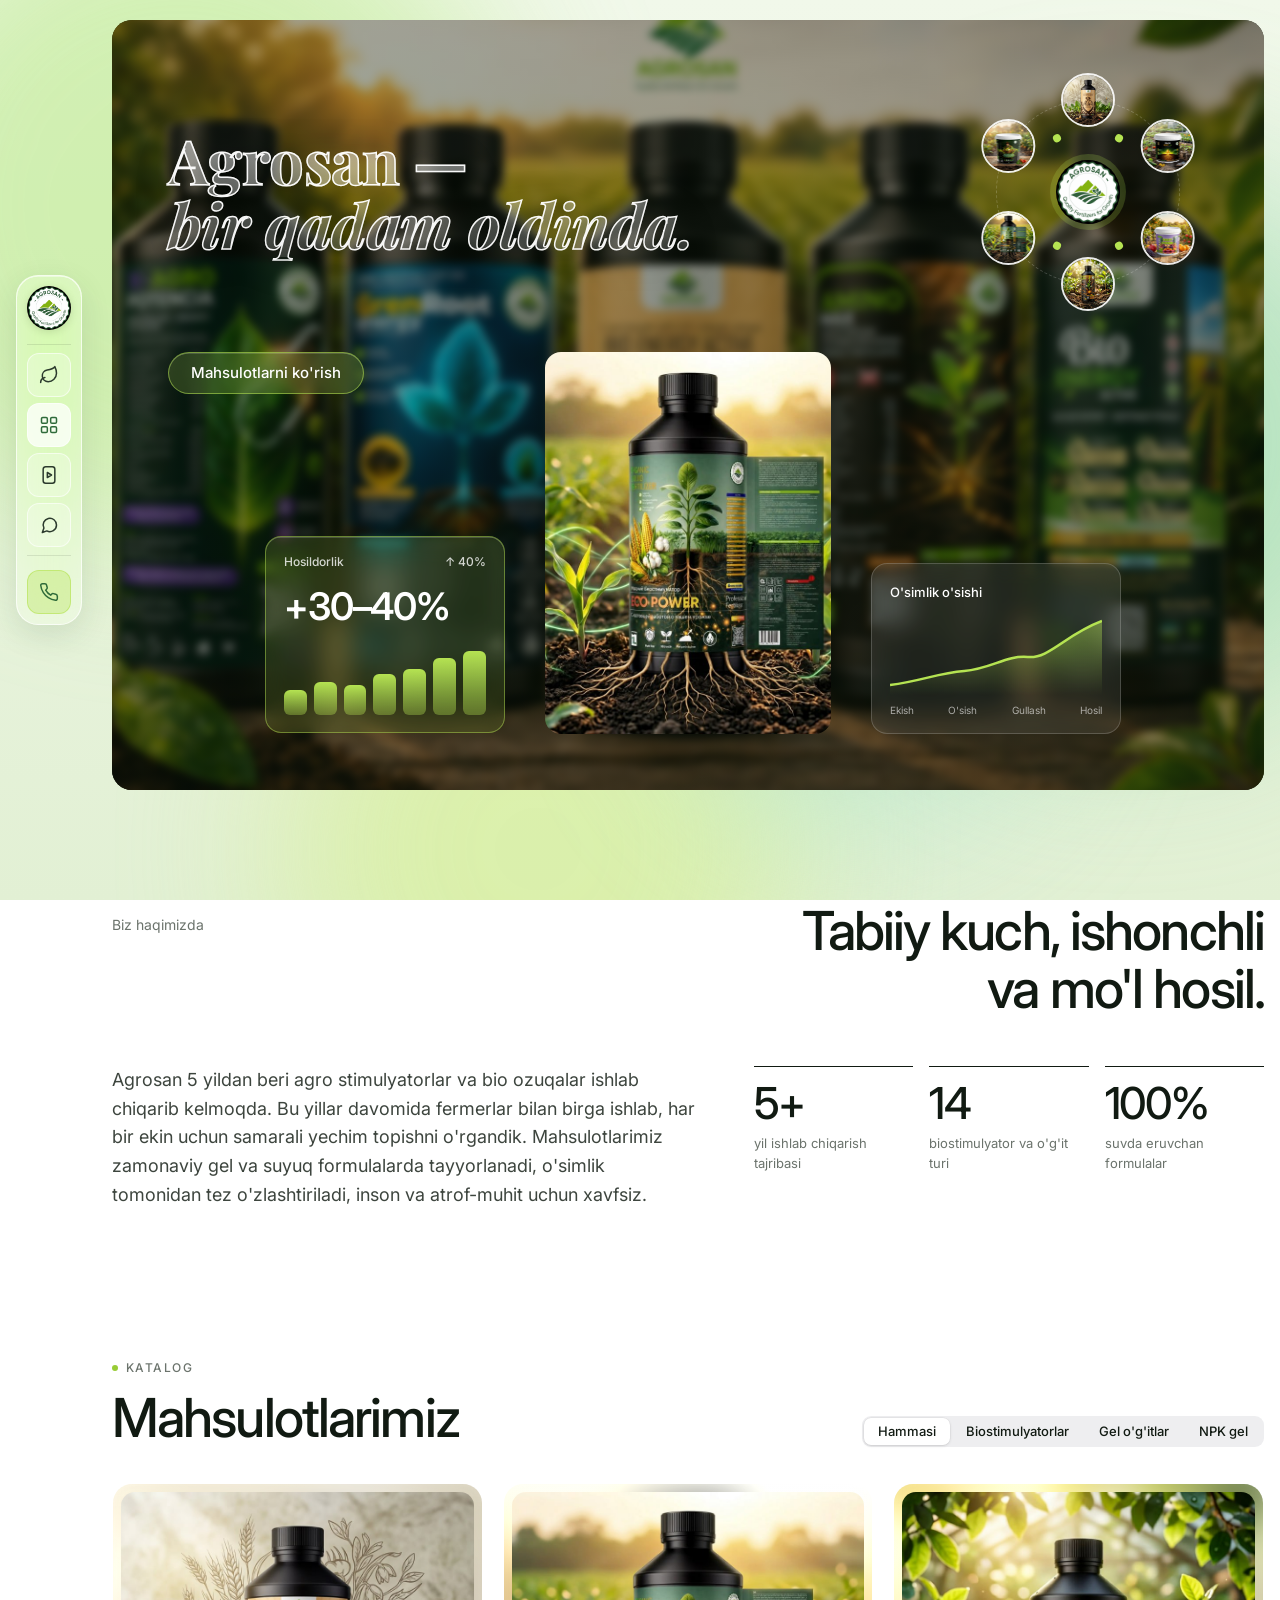
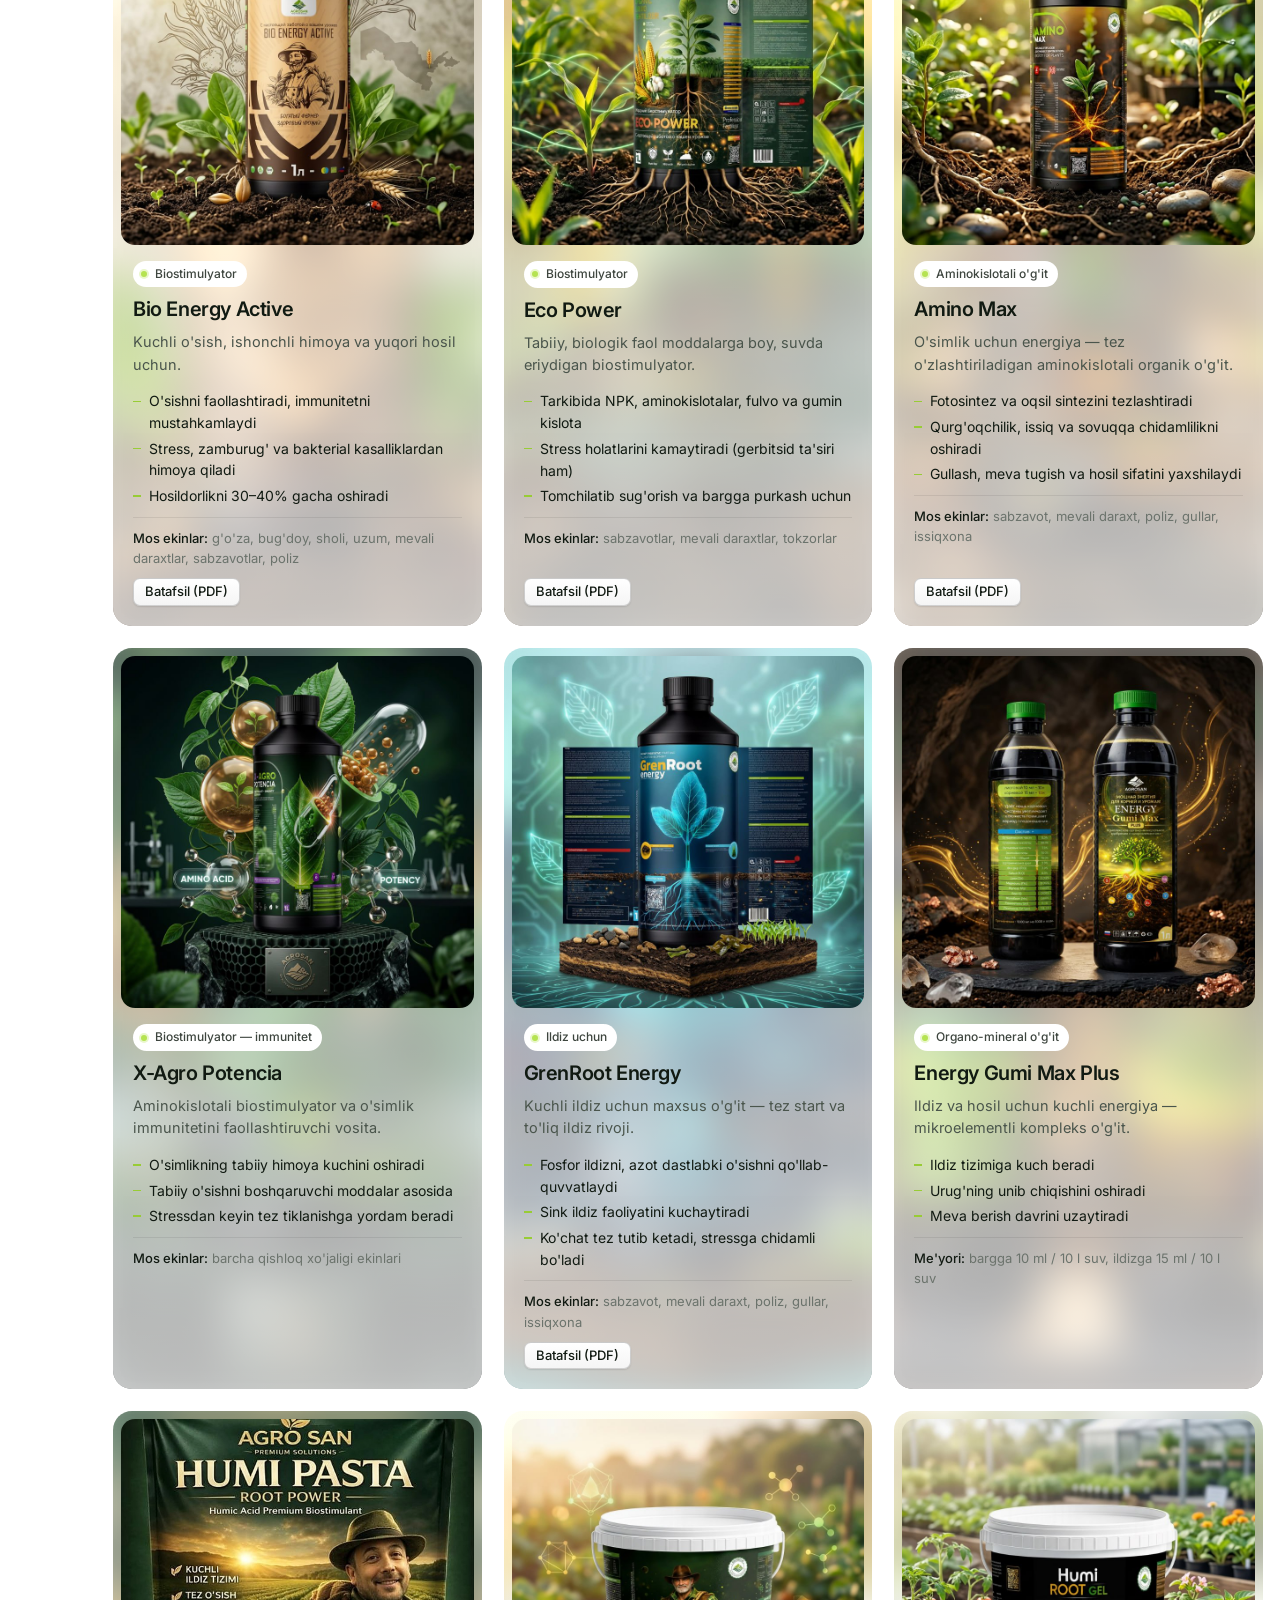
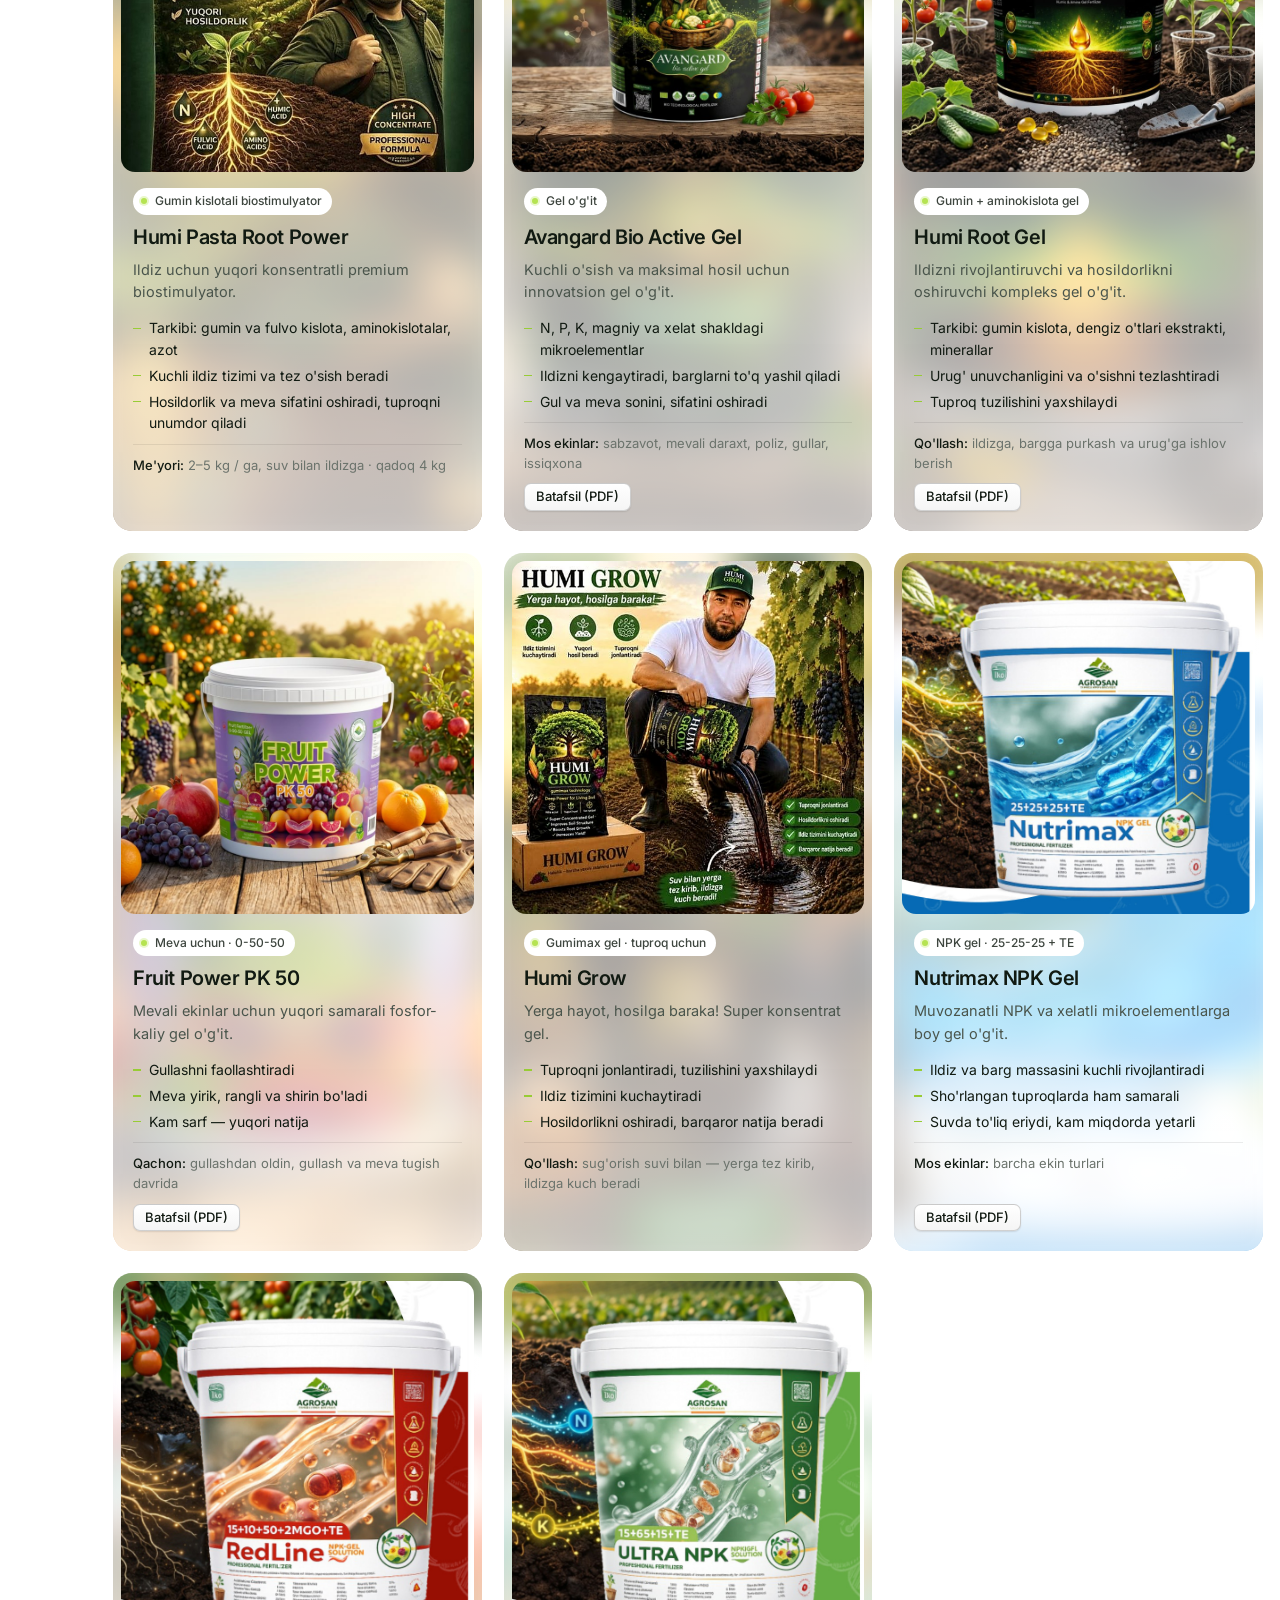
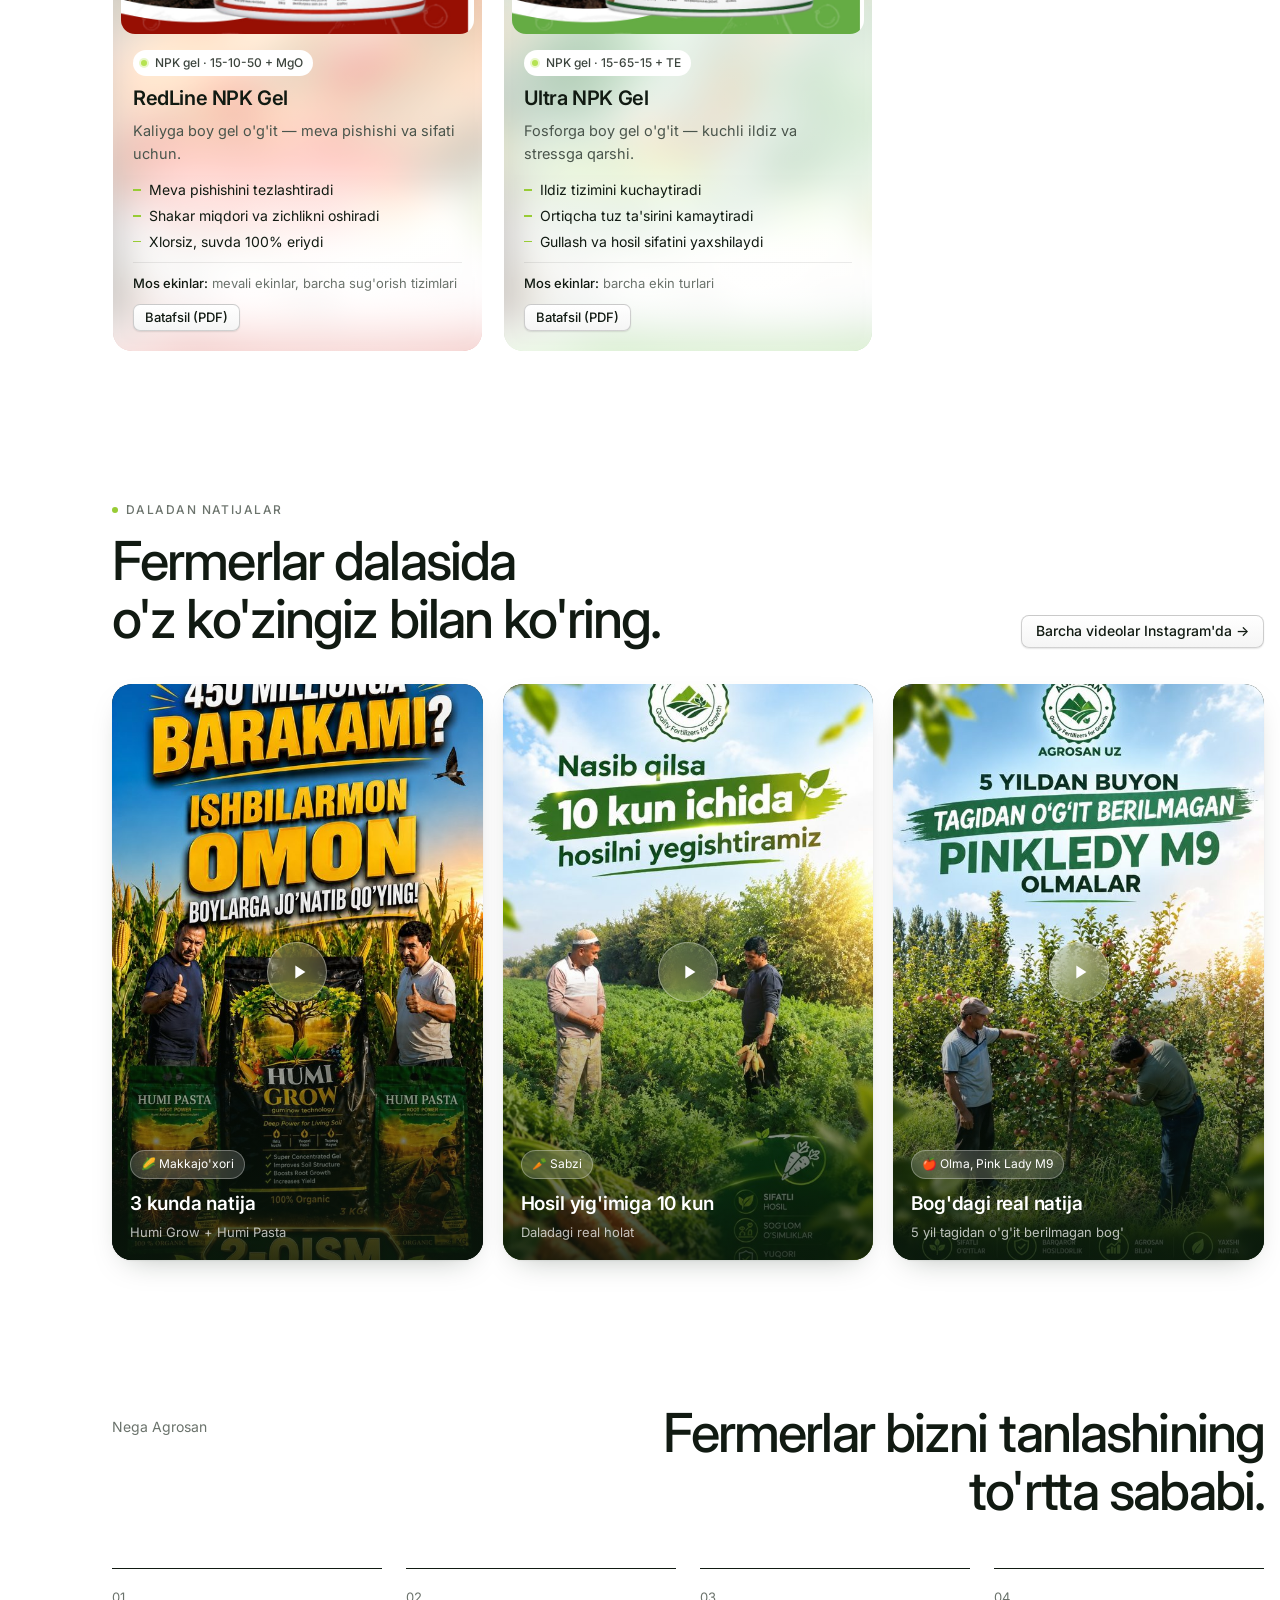
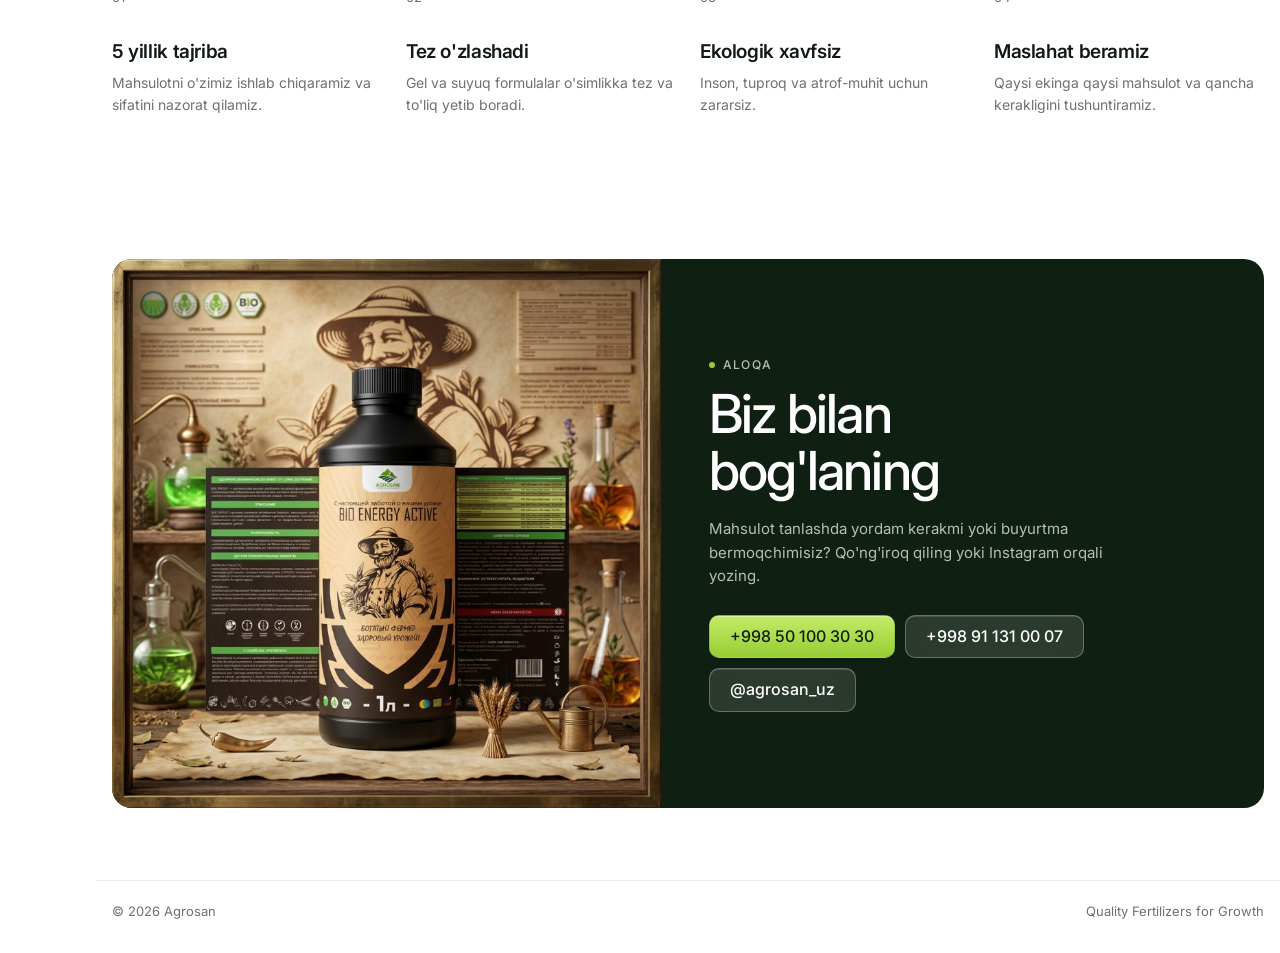
==== index.html @ b4d69b4f "Katalogga Humi Grow va Humi Pasta qo'shildi Co-Authored-By: Claude Opus 5.5 <noreply@anthropic.com>" ====
<!doctype html>
<html lang="uz">
<head>
<meta charset="utf-8">
<meta name="viewport" content="width=device-width, initial-scale=1">
<title>Agrosan — bio ozuqalar</title>
<meta name="description" content="Agrosan — agro stimulyatorlar va bio ozuqalar ishlab chiqaruvchi. 5 yillik tajriba.">
<link rel="icon" href="rasmlar/logo.jpg">
<link rel="preconnect" href="https://fonts.googleapis.com">
<link href="https://fonts.googleapis.com/css2?family=Inter:wght@400;500;600;700&family=Playfair+Display:ital,wght@0,700;1,700&display=swap" rel="stylesheet">
<link rel="stylesheet" href="css/style.css">
</head>
<body>

<!-- Orqa fon: sekin suzib yuradigan yashil yorug'lik -->
<div class="bg-aurora" aria-hidden="true">
  <span></span><span></span><span></span><span></span>
</div>

<!-- Chap tomondagi panel (dock) -->
<aside class="dock">
  <a class="dock-logo" href="#" data-tip="Agrosan">
    <img src="rasmlar/logo.jpg" alt="Agrosan logosi">
  </a>
  <nav class="dock-nav">
    <a class="dock-item" href="#biz-haqimizda" data-tip="Biz haqimizda" aria-label="Biz haqimizda">
      <svg viewBox="0 0 24 24"><path d="M11 20A7 7 0 0 1 9.8 6.1C15.5 5 17 4.5 19 2c1 2 2 4.2 2 8 0 5.5-4.8 10-10 10Z"/><path d="M2 21c0-3 1.9-5.4 5.1-6"/></svg>
    </a>
    <a class="dock-item" href="#mahsulotlar" data-tip="Mahsulotlar" aria-label="Mahsulotlar">
      <svg viewBox="0 0 24 24"><rect x="3" y="3" width="7" height="7" rx="1.5"/><rect x="14" y="3" width="7" height="7" rx="1.5"/><rect x="3" y="14" width="7" height="7" rx="1.5"/><rect x="14" y="14" width="7" height="7" rx="1.5"/></svg>
    </a>
    <a class="dock-item" href="#natijalar" data-tip="Daladan natijalar" aria-label="Daladan natijalar">
      <svg viewBox="0 0 24 24"><rect x="5" y="2" width="14" height="20" rx="3"/><path d="m10 9 5 3-5 3Z"/></svg>
    </a>
    <a class="dock-item" href="#aloqa" data-tip="Aloqa" aria-label="Aloqa">
      <svg viewBox="0 0 24 24"><path d="M21 12a8 8 0 0 1-11.6 7.1L4 21l1.9-5.4A8 8 0 1 1 21 12Z"/></svg>
    </a>
  </nav>
  <a class="dock-item dock-call" href="tel:+998501003030" data-tip="Qo'ng'iroq qilish" aria-label="Qo'ng'iroq qilish">
    <svg viewBox="0 0 24 24"><path d="M22 16.9v3a2 2 0 0 1-2.2 2 19.8 19.8 0 0 1-8.6-3.1 19.5 19.5 0 0 1-6-6A19.8 19.8 0 0 1 2.1 4.2 2 2 0 0 1 4.1 2h3a2 2 0 0 1 2 1.7c.1.9.4 1.8.7 2.7a2 2 0 0 1-.5 2.1L8 9.8a16 16 0 0 0 6 6l1.3-1.3a2 2 0 0 1 2.1-.5c.9.3 1.8.6 2.7.7a2 2 0 0 1 1.7 2z"/></svg>
  </a>
</aside>

<main>
  <!-- Bosh qism -->
  <section class="hero">
    <div class="wrap">
      <div class="hero-card">

        <!-- 1-qator: sarlavha va mahsulotlar aylanasi -->
        <h1 class="hero-h1">Agrosan —<br><em>bir qadam oldinda.</em></h1>

        <div class="orbit" aria-hidden="true">
          <span class="ring"></span>
          <img class="orbit-center" src="rasmlar/logo.jpg" alt="">
          <img class="o o1" src="rasmlar/photo_2026-10-24_19-23-31.jpg" alt="">
          <img class="o o2" src="rasmlar/photo_2026-10-24_19-22-48.jpg" alt="">
          <img class="o o3" src="rasmlar/photo_2026-10-24_19-22-54.jpg" alt="">
          <img class="o o4" src="rasmlar/photo_2026-10-24_19-23-24.jpg" alt="">
          <img class="o o5" src="rasmlar/photo_2026-10-24_19-23-17.jpg" alt="">
          <img class="o o6" src="rasmlar/photo_2026-10-24_19-22-58.jpg" alt="">
          <span class="spark s1"></span><span class="spark s2"></span><span class="spark s3"></span><span class="spark s4"></span>
        </div>

        <!-- 2-qator: chap ustun -->
        <div class="hero-left">
          <a class="btn btn-glass btn-pill" href="#mahsulotlar">Mahsulotlarni ko'rish</a>
          <div class="stat-card">
            <div class="stat-card-head"><span>Hosildorlik</span><span>↑ 40%</span></div>
            <b>+30–40%</b>
            <div class="bars"><i></i><i></i><i></i><i></i><i></i><i></i><i></i></div>
          </div>
        </div>

        <!-- 2-qator: o'rtadagi rasm -->
        <img class="hero-photo" src="rasmlar/photo_2026-10-24_19-23-17.jpg" alt="Eco Power biostimulyatori dalada">

        <!-- 2-qator: o'ng ustun -->
        <div class="hero-right">
          <div class="chart-card">
            <span>O'simlik o'sishi</span>
            <svg viewBox="0 0 200 80" preserveAspectRatio="none">
              <defs>
                <linearGradient id="fill" x1="0" y1="0" x2="0" y2="1">
                  <stop offset="0" stop-color="#b5e352" stop-opacity=".45"/>
                  <stop offset="1" stop-color="#b5e352" stop-opacity="0"/>
                </linearGradient>
              </defs>
              <path d="M0 70 C30 66 45 58 70 56 S110 40 130 42 S165 20 200 6 V80 H0Z" fill="url(#fill)"/>
              <path d="M0 70 C30 66 45 58 70 56 S110 40 130 42 S165 20 200 6" fill="none" stroke="#b5e352" stroke-width="2.5"/>
            </svg>
            <div class="chart-x"><span>Ekish</span><span>O'sish</span><span>Gullash</span><span>Hosil</span></div>
          </div>
        </div>

      </div>
    </div>
  </section>

  <!-- Biz haqimizda -->
  <section id="biz-haqimizda">
    <div class="wrap">
      <div class="intro">
        <span class="intro-label">Biz haqimizda</span>
        <h2>Tabiiy kuch, ishonchli<br>va mo'l hosil.</h2>
      </div>
      <div class="about-grid">
        <p class="about-text">Agrosan 5 yildan beri agro stimulyatorlar va bio ozuqalar ishlab chiqarib kelmoqda. Bu yillar davomida fermerlar bilan birga ishlab, har bir ekin uchun samarali yechim topishni o'rgandik. Mahsulotlarimiz zamonaviy gel va suyuq formulalarda tayyorlanadi, o'simlik tomonidan tez o'zlashtiriladi, inson va atrof-muhit uchun xavfsiz.</p>
        <div class="stats">
          <div class="stat"><b>5+</b><span>yil ishlab chiqarish tajribasi</span></div>
          <div class="stat"><b>14</b><span>biostimulyator va o'g'it turi</span></div>
          <div class="stat"><b>100%</b><span>suvda eruvchan formulalar</span></div>
        </div>
      </div>
    </div>
  </section>

  <!-- Mahsulotlar -->
  <section id="mahsulotlar" class="products-section">
    <div class="wrap">
      <div class="section-head">
        <div>
          <span class="eyebrow">Katalog</span>
          <h2>Mahsulotlarimiz</h2>
        </div>
        <div class="segmented" role="tablist">
          <button class="on" data-f="all">Hammasi</button>
          <button data-f="bio">Biostimulyatorlar</button>
          <button data-f="gel">Gel o'g'itlar</button>
          <button data-f="npk">NPK gel</button>
        </div>
      </div>

      <div class="products">

        <article class="card" data-c="bio">
          <div class="pic"><img src="rasmlar/photo_2026-10-24_19-23-31.jpg" alt="Bio Energy Active" loading="lazy"></div>
          <div class="body">
            <span class="chip"><span class="dot"></span>Biostimulyator</span>
            <h3>Bio Energy Active</h3>
            <p>Kuchli o'sish, ishonchli himoya va yuqori hosil uchun.</p>
            <ul>
              <li>O'sishni faollashtiradi, immunitetni mustahkamlaydi</li>
              <li>Stress, zamburug' va bakterial kasalliklardan himoya qiladi</li>
              <li>Hosildorlikni 30–40% gacha oshiradi</li>
            </ul>
            <div class="for"><b>Mos ekinlar:</b> g'o'za, bug'doy, sholi, uzum, mevali daraxtlar, sabzavotlar, poliz</div>
            <a class="btn btn-small" href="rasmlar/pdf/Bio%20Energy%20Active%20%20DL%20Flyer%20(v20).pdf" target="_blank">Batafsil (PDF)</a>
          </div>
        </article>

        <article class="card" data-c="bio">
          <div class="pic"><img src="rasmlar/photo_2026-10-24_19-23-17.jpg" alt="Eco Power" loading="lazy"></div>
          <div class="body">
            <span class="chip"><span class="dot"></span>Biostimulyator</span>
            <h3>Eco Power</h3>
            <p>Tabiiy, biologik faol moddalarga boy, suvda eriydigan biostimulyator.</p>
            <ul>
              <li>Tarkibida NPK, aminokislotalar, fulvo va gumin kislota</li>
              <li>Stress holatlarini kamaytiradi (gerbitsid ta'siri ham)</li>
              <li>Tomchilatib sug'orish va bargga purkash uchun</li>
            </ul>
            <div class="for"><b>Mos ekinlar:</b> sabzavotlar, mevali daraxtlar, tokzorlar</div>
            <a class="btn btn-small" href="rasmlar/pdf/Eco%20Power%20DL%20Flyer%20(v20).pdf" target="_blank">Batafsil (PDF)</a>
          </div>
        </article>

        <article class="card" data-c="bio">
          <div class="pic"><img src="rasmlar/photo_2026-10-24_19-23-24.jpg" alt="Amino Max" loading="lazy"></div>
          <div class="body">
            <span class="chip"><span class="dot"></span>Aminokislotali o'g'it</span>
            <h3>Amino Max</h3>
            <p>O'simlik uchun energiya — tez o'zlashtiriladigan aminokislotali organik o'g'it.</p>
            <ul>
              <li>Fotosintez va oqsil sintezini tezlashtiradi</li>
              <li>Qurg'oqchilik, issiq va sovuqqa chidamlilikni oshiradi</li>
              <li>Gullash, meva tugish va hosil sifatini yaxshilaydi</li>
            </ul>
            <div class="for"><b>Mos ekinlar:</b> sabzavot, mevali daraxt, poliz, gullar, issiqxona</div>
            <a class="btn btn-small" href="rasmlar/pdf/Amino%20Max%20DL%20Flyer%20(v20).pdf" target="_blank">Batafsil (PDF)</a>
          </div>
        </article>

        <article class="card" data-c="bio">
          <div class="pic"><img src="rasmlar/photo_2026-10-24_19-23-13.jpg" alt="X-Agro Potencia" loading="lazy"></div>
          <div class="body">
            <span class="chip"><span class="dot"></span>Biostimulyator — immunitet</span>
            <h3>X-Agro Potencia</h3>
            <p>Aminokislotali biostimulyator va o'simlik immunitetini faollashtiruvchi vosita.</p>
            <ul>
              <li>O'simlikning tabiiy himoya kuchini oshiradi</li>
              <li>Tabiiy o'sishni boshqaruvchi moddalar asosida</li>
              <li>Stressdan keyin tez tiklanishga yordam beradi</li>
            </ul>
            <div class="for"><b>Mos ekinlar:</b> barcha qishloq xo'jaligi ekinlari</div>
          </div>
        </article>

        <article class="card" data-c="bio">
          <div class="pic"><img src="rasmlar/photo_2026-10-24_19-23-06.jpg" alt="GrenRoot Energy" loading="lazy"></div>
          <div class="body">
            <span class="chip"><span class="dot"></span>Ildiz uchun</span>
            <h3>GrenRoot Energy</h3>
            <p>Kuchli ildiz uchun maxsus o'g'it — tez start va to'liq ildiz rivoji.</p>
            <ul>
              <li>Fosfor ildizni, azot dastlabki o'sishni qo'llab-quvvatlaydi</li>
              <li>Sink ildiz faoliyatini kuchaytiradi</li>
              <li>Ko'chat tez tutib ketadi, stressga chidamli bo'ladi</li>
            </ul>
            <div class="for"><b>Mos ekinlar:</b> sabzavot, mevali daraxt, poliz, gullar, issiqxona</div>
            <a class="btn btn-small" href="rasmlar/pdf/GrenRoot%20Energy%20DL%20Flyer%20(v20).pdf" target="_blank">Batafsil (PDF)</a>
          </div>
        </article>

        <article class="card" data-c="bio">
          <div class="pic"><img src="rasmlar/photo_2026-10-24_19-22-08.jpg" alt="Energy Gumi Max Plus" loading="lazy"></div>
          <div class="body">
            <span class="chip"><span class="dot"></span>Organo-mineral o'g'it</span>
            <h3>Energy Gumi Max Plus</h3>
            <p>Ildiz va hosil uchun kuchli energiya — mikroelementli kompleks o'g'it.</p>
            <ul>
              <li>Ildiz tizimiga kuch beradi</li>
              <li>Urug'ning unib chiqishini oshiradi</li>
              <li>Meva berish davrini uzaytiradi</li>
            </ul>
            <div class="for"><b>Me'yori:</b> bargga 10 ml / 10 l suv, ildizga 15 ml / 10 l suv</div>
          </div>
        </article>

        <article class="card" data-c="bio">
          <div class="pic"><img src="rasmlar/humi-pasta.jpg" alt="Humi Pasta Root Power" loading="lazy"></div>
          <div class="body">
            <span class="chip"><span class="dot"></span>Gumin kislotali biostimulyator</span>
            <h3>Humi Pasta Root Power</h3>
            <p>Ildiz uchun yuqori konsentratli premium biostimulyator.</p>
            <ul>
              <li>Tarkibi: gumin va fulvo kislota, aminokislotalar, azot</li>
              <li>Kuchli ildiz tizimi va tez o'sish beradi</li>
              <li>Hosildorlik va meva sifatini oshiradi, tuproqni unumdor qiladi</li>
            </ul>
            <div class="for"><b>Me'yori:</b> 2–5 kg / ga, suv bilan ildizga · qadoq 4 kg</div>
          </div>
        </article>

        <article class="card" data-c="gel">
          <div class="pic"><img src="rasmlar/photo_2026-10-24_19-22-58.jpg" alt="Avangard Bio Active Gel" loading="lazy"></div>
          <div class="body">
            <span class="chip"><span class="dot"></span>Gel o'g'it</span>
            <h3>Avangard Bio Active Gel</h3>
            <p>Kuchli o'sish va maksimal hosil uchun innovatsion gel o'g'it.</p>
            <ul>
              <li>N, P, K, magniy va xelat shakldagi mikroelementlar</li>
              <li>Ildizni kengaytiradi, barglarni to'q yashil qiladi</li>
              <li>Gul va meva sonini, sifatini oshiradi</li>
            </ul>
            <div class="for"><b>Mos ekinlar:</b> sabzavot, mevali daraxt, poliz, gullar, issiqxona</div>
            <a class="btn btn-small" href="rasmlar/pdf/Avangard%20Bio%20Active%20Gel%20Dl%20Flyer%20(v20).pdf" target="_blank">Batafsil (PDF)</a>
          </div>
        </article>

        <article class="card" data-c="gel">
          <div class="pic"><img src="rasmlar/photo_2026-10-24_19-22-48.jpg" alt="Humi Root Gel" loading="lazy"></div>
          <div class="body">
            <span class="chip"><span class="dot"></span>Gumin + aminokislota gel</span>
            <h3>Humi Root Gel</h3>
            <p>Ildizni rivojlantiruvchi va hosildorlikni oshiruvchi kompleks gel o'g'it.</p>
            <ul>
              <li>Tarkibi: gumin kislota, dengiz o'tlari ekstrakti, minerallar</li>
              <li>Urug' unuvchanligini va o'sishni tezlashtiradi</li>
              <li>Tuproq tuzilishini yaxshilaydi</li>
            </ul>
            <div class="for"><b>Qo'llash:</b> ildizga, bargga purkash va urug'ga ishlov berish</div>
            <a class="btn btn-small" href="rasmlar/pdf/Humi%20Root%20Gel%20DL%20Flyer%20(v20).pdf" target="_blank">Batafsil (PDF)</a>
          </div>
        </article>

        <article class="card" data-c="gel">
          <div class="pic"><img src="rasmlar/photo_2026-10-24_19-22-54.jpg" alt="Fruit Power PK 50" loading="lazy"></div>
          <div class="body">
            <span class="chip"><span class="dot"></span>Meva uchun · 0-50-50</span>
            <h3>Fruit Power PK 50</h3>
            <p>Mevali ekinlar uchun yuqori samarali fosfor-kaliy gel o'g'it.</p>
            <ul>
              <li>Gullashni faollashtiradi</li>
              <li>Meva yirik, rangli va shirin bo'ladi</li>
              <li>Kam sarf — yuqori natija</li>
            </ul>
            <div class="for"><b>Qachon:</b> gullashdan oldin, gullash va meva tugish davrida</div>
            <a class="btn btn-small" href="rasmlar/pdf/Fruit%20Power%20PK50%20Dl%20Flyer%20(v20).pdf" target="_blank">Batafsil (PDF)</a>
          </div>
        </article>

        <article class="card" data-c="gel">
          <div class="pic"><img src="rasmlar/humi-grow.jpg" alt="Humi Grow" loading="lazy"></div>
          <div class="body">
            <span class="chip"><span class="dot"></span>Gumimax gel · tuproq uchun</span>
            <h3>Humi Grow</h3>
            <p>Yerga hayot, hosilga baraka! Super konsentrat gel.</p>
            <ul>
              <li>Tuproqni jonlantiradi, tuzilishini yaxshilaydi</li>
              <li>Ildiz tizimini kuchaytiradi</li>
              <li>Hosildorlikni oshiradi, barqaror natija beradi</li>
            </ul>
            <div class="for"><b>Qo'llash:</b> sug'orish suvi bilan — yerga tez kirib, ildizga kuch beradi</div>
          </div>
        </article>

        <article class="card" data-c="npk">
          <div class="pic"><img src="rasmlar/nutrimax.jpg" alt="Nutrimax NPK Gel" loading="lazy"></div>
          <div class="body">
            <span class="chip"><span class="dot"></span>NPK gel · 25-25-25 + TE</span>
            <h3>Nutrimax NPK Gel</h3>
            <p>Muvozanatli NPK va xelatli mikroelementlarga boy gel o'g'it.</p>
            <ul>
              <li>Ildiz va barg massasini kuchli rivojlantiradi</li>
              <li>Sho'rlangan tuproqlarda ham samarali</li>
              <li>Suvda to'liq eriydi, kam miqdorda yetarli</li>
            </ul>
            <div class="for"><b>Mos ekinlar:</b> barcha ekin turlari</div>
            <a class="btn btn-small" href="rasmlar/pdf/Nutrimax%20NPK%20Gel%20%20DL%20Flyer%20(v20).pdf" target="_blank">Batafsil (PDF)</a>
          </div>
        </article>

        <article class="card" data-c="npk">
          <div class="pic"><img src="rasmlar/redline.jpg" alt="RedLine NPK Gel" loading="lazy"></div>
          <div class="body">
            <span class="chip"><span class="dot"></span>NPK gel · 15-10-50 + MgO</span>
            <h3>RedLine NPK Gel</h3>
            <p>Kaliyga boy gel o'g'it — meva pishishi va sifati uchun.</p>
            <ul>
              <li>Meva pishishini tezlashtiradi</li>
              <li>Shakar miqdori va zichlikni oshiradi</li>
              <li>Xlorsiz, suvda 100% eriydi</li>
            </ul>
            <div class="for"><b>Mos ekinlar:</b> mevali ekinlar, barcha sug'orish tizimlari</div>
            <a class="btn btn-small" href="rasmlar/pdf/RedLine%20NPK%20Gel%20%20DL%20Flyer%20(v20).pdf" target="_blank">Batafsil (PDF)</a>
          </div>
        </article>

        <article class="card" data-c="npk">
          <div class="pic"><img src="rasmlar/ultra-npk.jpg" alt="Ultra NPK Gel" loading="lazy"></div>
          <div class="body">
            <span class="chip"><span class="dot"></span>NPK gel · 15-65-15 + TE</span>
            <h3>Ultra NPK Gel</h3>
            <p>Fosforga boy gel o'g'it — kuchli ildiz va stressga qarshi.</p>
            <ul>
              <li>Ildiz tizimini kuchaytiradi</li>
              <li>Ortiqcha tuz ta'sirini kamaytiradi</li>
              <li>Gullash va hosil sifatini yaxshilaydi</li>
            </ul>
            <div class="for"><b>Mos ekinlar:</b> barcha ekin turlari</div>
            <a class="btn btn-small" href="rasmlar/pdf/Ultra%20NPK%20Gel%20%20DL%20Flyer%20(v20).pdf" target="_blank">Batafsil (PDF)</a>
          </div>
        </article>

      </div>
    </div>
  </section>

  <!-- Daladan natijalar (Instagram videolari) -->
  <section id="natijalar">
    <div class="wrap">
      <div class="section-head">
        <div>
          <span class="eyebrow">Daladan natijalar</span>
          <h2>Fermerlar dalasida<br>o'z ko'zingiz bilan ko'ring.</h2>
        </div>
        <a class="btn" href="https://instagram.com/agrosan_uz" target="_blank" rel="noopener">Barcha videolar Instagram'da →</a>
      </div>
      <div class="reels">
        <a class="reel" href="https://www.instagram.com/reel/Dbj9yL5s0bt/" target="_blank" rel="noopener">
          <img src="rasmlar/reel-makkajoxori.jpg" alt="Makkajo'xori dalasidan video" loading="lazy">
          <span class="play" aria-hidden="true"><svg viewBox="0 0 24 24"><path d="M8 5v14l11-7Z"/></svg></span>
          <span class="reel-info">
            <span class="reel-tag">🌽 Makkajo'xori</span>
            <b>3 kunda natija</b>
            <small>Humi Grow + Humi Pasta</small>
          </span>
        </a>
        <a class="reel" href="https://www.instagram.com/reel/Ded8Ov4MhS5/" target="_blank" rel="noopener">
          <img src="rasmlar/reel-sabzi.jpg" alt="Sabzi dalasidan video" loading="lazy">
          <span class="play" aria-hidden="true"><svg viewBox="0 0 24 24"><path d="M8 5v14l11-7Z"/></svg></span>
          <span class="reel-info">
            <span class="reel-tag">🥕 Sabzi</span>
            <b>Hosil yig'imiga 10 kun</b>
            <small>Daladagi real holat</small>
          </span>
        </a>
        <a class="reel" href="https://www.instagram.com/reel/DeJe4_FsEWP/" target="_blank" rel="noopener">
          <img src="rasmlar/reel-olma.jpg" alt="Olma bog'idan video" loading="lazy">
          <span class="play" aria-hidden="true"><svg viewBox="0 0 24 24"><path d="M8 5v14l11-7Z"/></svg></span>
          <span class="reel-info">
            <span class="reel-tag">🍎 Olma, Pink Lady M9</span>
            <b>Bog'dagi real natija</b>
            <small>5 yil tagidan o'g'it berilmagan bog'</small>
          </span>
        </a>
      </div>
    </div>
  </section>

  <!-- Nega Agrosan -->
  <section>
    <div class="wrap">
      <div class="intro">
        <span class="intro-label">Nega Agrosan</span>
        <h2>Fermerlar bizni tanlashining<br>to'rtta sababi.</h2>
      </div>
      <div class="why">
        <div><span class="num">01</span><h4>5 yillik tajriba</h4><p>Mahsulotni o'zimiz ishlab chiqaramiz va sifatini nazorat qilamiz.</p></div>
        <div><span class="num">02</span><h4>Tez o'zlashadi</h4><p>Gel va suyuq formulalar o'simlikka tez va to'liq yetib boradi.</p></div>
        <div><span class="num">03</span><h4>Ekologik xavfsiz</h4><p>Inson, tuproq va atrof-muhit uchun zararsiz.</p></div>
        <div><span class="num">04</span><h4>Maslahat beramiz</h4><p>Qaysi ekinga qaysi mahsulot va qancha kerakligini tushuntiramiz.</p></div>
      </div>
    </div>
  </section>

  <!-- Aloqa -->
  <section id="aloqa">
    <div class="wrap">
      <div class="contact">
        <img class="contact-img" src="rasmlar/photo_2026-10-24_19-23-28.jpg" alt="" loading="lazy">
        <div class="contact-body">
          <span class="eyebrow light">Aloqa</span>
          <h2>Biz bilan<br>bog'laning</h2>
          <p>Mahsulot tanlashda yordam kerakmi yoki buyurtma bermoqchimisiz? Qo'ng'iroq qiling yoki Instagram orqali yozing.</p>
          <div class="contact-actions">
            <a class="btn btn-lime btn-large" href="tel:+998501003030">+998 50 100 30 30</a>
            <a class="btn btn-glass btn-large" href="tel:+998911310007">+998 91 131 00 07</a>
            <a class="btn btn-glass btn-large" href="https://instagram.com/agrosan_uz" target="_blank" rel="noopener">@agrosan_uz</a>
          </div>
        </div>
      </div>
    </div>
  </section>
</main>

<footer>
  <div class="wrap foot">
    <span>© <span id="yil"></span> Agrosan</span>
    <span>Quality Fertilizers for Growth</span>
  </div>
</footer>

<script src="js/script.js"></script>
</body>
</html>
---- css/style.css ----
:root {
  --bg: #ecf5e3;
  --surface: #ffffff;
  --ink: #111a12;
  --muted: #6b736c;
  --line: rgba(0, 0, 0, 0.08);
  --lime: #b5e352;
  --lime-dark: #98cc35;
  --green: #2f6b3a;
  --green-dark: #23542c;
  --dark: #0f1f12;
  --radius: 20px;
  --font: "Inter", -apple-system, BlinkMacSystemFont, "Segoe UI", system-ui, sans-serif;
}
* { box-sizing: border-box; }
html { scroll-behavior: smooth; }
body {
  margin: 0;
  background: linear-gradient(180deg, #f1f8ea 0%, #e2f0d4 100%) fixed;
  color: var(--ink);
  font-family: var(--font);
  font-size: 15px;
  line-height: 1.55;
  -webkit-font-smoothing: antialiased;
}
main, footer { position: relative; z-index: 1; }

/* ---------- Orqa fon: sekin suzuvchi yashil yorug'lik ---------- */
.bg-aurora { position: fixed; inset: 0; z-index: 0; overflow: hidden; pointer-events: none; }
.bg-aurora span {
  position: absolute; border-radius: 50%;
  filter: blur(80px); opacity: 0.55;
  animation: drift 26s ease-in-out infinite alternate;
}
.bg-aurora span:nth-child(1) { width: 52vw; height: 52vw; left: -12vw; top: -10vw; background: #b8e986; }
.bg-aurora span:nth-child(2) { width: 44vw; height: 44vw; right: -10vw; top: 18vh; background: #8fd6a8; animation-duration: 32s; animation-delay: -8s; }
.bg-aurora span:nth-child(3) { width: 40vw; height: 40vw; left: 22vw; bottom: -16vw; background: #d4ef8a; animation-duration: 38s; animation-delay: -14s; }
.bg-aurora span:nth-child(4) { width: 30vw; height: 30vw; right: 18vw; bottom: 8vh; background: #a6e3c9; animation-duration: 29s; animation-delay: -20s; }
@keyframes drift {
  0%   { transform: translate(0, 0) scale(1); }
  50%  { transform: translate(6vw, 4vh) scale(1.08); }
  100% { transform: translate(-4vw, 8vh) scale(0.95); }
}
@media (prefers-reduced-motion: reduce) {
  .bg-aurora span { animation: none; }
}
img { max-width: 100%; display: block; }
a { color: inherit; text-decoration: none; }
.wrap { max-width: 1200px; margin: 0 auto; padding: 0 16px; }
section { padding: 72px 0; }
h1, h2, h3, h4 { margin: 0; letter-spacing: -0.02em; }

/* ---------- macOS uslubidagi tugmalar ---------- */
.btn {
  display: inline-flex; align-items: center; justify-content: center; gap: 6px;
  padding: 7px 14px;
  font: 500 14px/1.2 var(--font);
  color: var(--ink);
  border-radius: 8px;
  border: 0.5px solid rgba(0, 0, 0, 0.18);
  background: linear-gradient(180deg, #ffffff 0%, #f5f5f5 100%);
  box-shadow: 0 1px 1.5px rgba(0, 0, 0, 0.1), inset 0 0.5px 0 rgba(255, 255, 255, 0.9);
  cursor: pointer;
  white-space: nowrap;
  transition: filter .15s, transform .1s;
}
.btn:hover { filter: brightness(0.97); }
.btn:active { filter: brightness(0.92); transform: translateY(0.5px); }
.btn:focus-visible { outline: 3px solid rgba(152, 204, 53, 0.55); outline-offset: 1px; }

.btn-primary {
  color: #fff;
  border-color: rgba(0, 0, 0, 0.2);
  background: linear-gradient(180deg, #3d8a49 0%, var(--green) 100%);
  box-shadow: 0 1px 2px rgba(0, 0, 0, 0.18), inset 0 0.5px 0 rgba(255, 255, 255, 0.35);
}
.btn-lime {
  color: #10220f;
  border-color: rgba(0, 0, 0, 0.12);
  background: linear-gradient(180deg, #c3ec66 0%, var(--lime-dark) 100%);
  box-shadow: 0 1px 2px rgba(0, 0, 0, 0.15), inset 0 0.5px 0 rgba(255, 255, 255, 0.6);
}
.btn-glass {
  color: #fff;
  border-color: rgba(255, 255, 255, 0.28);
  background: rgba(255, 255, 255, 0.12);
  box-shadow: inset 0 0.5px 0 rgba(255, 255, 255, 0.3);
  backdrop-filter: blur(12px);
  -webkit-backdrop-filter: blur(12px);
}
.btn-small { padding: 5px 11px; font-size: 13px; border-radius: 7px; }
.btn-large { padding: 11px 20px; font-size: 16px; border-radius: 10px; }

/* macOS segmented control */
.segmented {
  display: inline-flex; flex-wrap: wrap; gap: 2px; padding: 2px;
  background: rgba(118, 118, 128, 0.12);
  border-radius: 9px;
}
.segmented button {
  font: 500 13px/1.2 var(--font); color: var(--ink);
  padding: 6px 14px; border: 0; border-radius: 7px;
  background: transparent; cursor: pointer;
  transition: background .15s, box-shadow .15s;
}
.segmented button:hover:not(.on) { background: rgba(0, 0, 0, 0.04); }
.segmented button.on {
  background: #fff;
  box-shadow: 0 1px 3px rgba(0, 0, 0, 0.12), 0 0 0 0.5px rgba(0, 0, 0, 0.06);
}
.segmented button:focus-visible { outline: 3px solid rgba(152, 204, 53, 0.55); }

/* ---------- Chap panel (dock) ---------- */
body { padding-left: 96px; }
.dock {
  position: fixed; z-index: 30;
  left: 16px; top: 50%; transform: translateY(-50%);
  display: flex; flex-direction: column; align-items: center; gap: 14px;
  padding: 10px;
  border-radius: 22px;
  background: rgba(255, 255, 255, 0.35);
  border: 0.5px solid rgba(255, 255, 255, 0.7);
  box-shadow: 0 10px 30px rgba(31, 77, 41, 0.12), inset 0 0.5px 0 rgba(255, 255, 255, 0.9);
  backdrop-filter: saturate(180%) blur(20px);
  -webkit-backdrop-filter: saturate(180%) blur(20px);
}
.dock-nav { display: flex; flex-direction: column; gap: 6px; padding: 8px 0; border-top: 0.5px solid rgba(17, 26, 18, 0.1); border-bottom: 0.5px solid rgba(17, 26, 18, 0.1); }
.dock-logo { display: block; flex: none; }
.dock-logo img { width: 44px; height: 44px; max-width: none; border-radius: 50%; box-shadow: 0 2px 8px rgba(0, 0, 0, 0.12); }
.dock-item {
  position: relative;
  display: grid; place-items: center;
  width: 44px; height: 44px; border-radius: 12px;
  color: #2b3a2d;
  background: rgba(255, 255, 255, 0.25);
  border: 0.5px solid rgba(255, 255, 255, 0.6);
  transition: background .2s, transform .2s, color .2s;
}
.dock-item svg { width: 20px; height: 20px; fill: none; stroke: currentColor; stroke-width: 1.8; stroke-linecap: round; stroke-linejoin: round; }
.dock-item:hover { background: rgba(255, 255, 255, 0.6); transform: scale(1.08); }
.dock-item.on { background: rgba(255, 255, 255, 0.75); color: var(--green); }
.dock-call { color: var(--green); background: rgba(181, 227, 82, 0.35); border-color: rgba(181, 227, 82, 0.6); }
.dock-call:hover { background: rgba(181, 227, 82, 0.6); }
.dock-item:focus-visible, .dock-logo:focus-visible { outline: 3px solid rgba(152, 204, 53, 0.55); outline-offset: 2px; }

/* Sichqoncha olib borganda chiqadigan yozuv */
.dock [data-tip] { position: relative; }
.dock [data-tip]::after {
  content: attr(data-tip);
  position: absolute; left: calc(100% + 14px); top: 50%;
  transform: translate(-4px, -50%);
  padding: 5px 10px; border-radius: 7px;
  font-size: 13px; font-weight: 500; white-space: nowrap;
  color: #fff; background: rgba(17, 26, 18, 0.82);
  backdrop-filter: blur(8px);
  opacity: 0; pointer-events: none;
  transition: opacity .15s, transform .15s;
}
.dock [data-tip]:hover::after { opacity: 1; transform: translate(0, -50%); }

/* ---------- Bosh qism ---------- */
.hero { padding: 20px 0 40px; }
.hero-card {
  display: grid;
  grid-template-columns: 1fr 0.85fr 1fr;
  grid-template-areas:
    "title title orbit"
    "left  photo right";
  column-gap: 40px; row-gap: 40px;
  padding: 52px 56px 56px;
  border-radius: var(--radius);
  position: relative; isolation: isolate;
  color: #fff;
  background: var(--dark);
  overflow: hidden;
}
/* Fon: mahsulotlar rasmi xiralashtirilgan, ustida to'q parda */
.hero-card::before,
.hero-card::after { content: ""; position: absolute; pointer-events: none; }
.hero-card::before {
  inset: -40px; z-index: -2;
  background: url("../rasmlar/photo_2026-10-24_19-23-34.jpg") center / cover no-repeat;
  filter: blur(4px) saturate(1.15);
}
.hero-card::after {
  inset: 0; z-index: -1;
  background: linear-gradient(160deg, rgba(10, 24, 12, 0.38) 0%, rgba(10, 24, 12, 0.48) 100%);
}
/* Sarlavha: chiroyli serif shrift, harflar ichi shaffof shisha */
.hero-h1 {
  grid-area: title; align-self: center;
  font-family: "Playfair Display", Georgia, serif;
  font-size: clamp(38px, 4.8vw, 68px);
  font-weight: 700; line-height: 1.05; letter-spacing: -0.01em;
  background: linear-gradient(180deg, rgba(255, 255, 255, 0.55) 0%, rgba(255, 255, 255, 0.15) 100%);
  -webkit-background-clip: text; background-clip: text;
  -webkit-text-fill-color: transparent; color: transparent;
  -webkit-text-stroke: 1.5px rgba(255, 255, 255, 0.95);
  filter: drop-shadow(0 4px 18px rgba(0, 0, 0, 0.35));
}
.hero-h1 em { font-style: italic; white-space: nowrap; }

/* Mahsulotlar aylanasi */
.orbit { grid-area: orbit; position: relative; width: 240px; height: 240px; justify-self: end; }
.ring {
  position: absolute; inset: 28px; border-radius: 50%;
  border: 1px dashed rgba(255, 255, 255, 0.2);
}
.orbit-center, .o, .spark { position: absolute; left: 50%; top: 50%; border-radius: 50%; }
.orbit-center { width: 64px; height: 64px; margin: -32px; box-shadow: 0 0 0 6px rgba(181, 227, 82, 0.2); }
.o {
  width: 54px; height: 54px; margin: -27px; object-fit: cover;
  border: 2px solid rgba(255, 255, 255, 0.9);
  transform: rotate(var(--a)) translate(92px) rotate(calc(-1 * var(--a)));
}
.o1 { --a: -90deg; } .o2 { --a: -30deg; } .o3 { --a: 30deg; }
.o4 { --a: 90deg; }  .o5 { --a: 150deg; } .o6 { --a: 210deg; }
.spark {
  width: 8px; height: 8px; margin: -4px; background: var(--lime);
  transform: rotate(var(--a)) translate(62px);
}
.s1 { --a: -60deg; } .s2 { --a: 60deg; } .s3 { --a: 120deg; } .s4 { --a: 240deg; }

/* Chap ustun: tugma va hosildorlik kartochkasi */
.hero-left { grid-area: left; display: flex; flex-direction: column; justify-content: space-between; align-items: flex-start; gap: 32px; }
.btn-pill { border-radius: 999px; padding: 11px 22px; font-size: 15px; }
.hero .btn-glass { background: rgba(181, 227, 82, 0.18); border-color: rgba(181, 227, 82, 0.55); }
.hero .btn-glass:hover { background: rgba(181, 227, 82, 0.3); filter: none; }
.stat-card {
  align-self: flex-end; width: 100%; max-width: 240px;
  padding: 16px 18px 18px; border-radius: 16px;
  color: #fff;
  background: rgba(181, 227, 82, 0.14);
  border: 0.5px solid rgba(181, 227, 82, 0.45);
  box-shadow: inset 0 0.5px 0 rgba(255, 255, 255, 0.35);
  backdrop-filter: blur(14px);
  -webkit-backdrop-filter: blur(14px);
}
.stat-card-head { display: flex; justify-content: space-between; font-size: 12px; font-weight: 500; opacity: 0.8; }
.stat-card b { display: block; margin: 6px 0 14px; font-size: 38px; font-weight: 600; letter-spacing: -0.03em; }
.bars { display: flex; align-items: flex-end; gap: 7px; height: 64px; }
.bars i { flex: 1; border-radius: 6px; background: linear-gradient(180deg, var(--lime) 0%, rgba(181, 227, 82, 0.35) 100%); }
.bars i:nth-child(1) { height: 38%; } .bars i:nth-child(2) { height: 52%; } .bars i:nth-child(3) { height: 46%; }
.bars i:nth-child(4) { height: 64%; } .bars i:nth-child(5) { height: 72%; } .bars i:nth-child(6) { height: 88%; }
.bars i:nth-child(7) { height: 100%; }

/* O'rtadagi rasm */
.hero-photo { grid-area: photo; width: 100%; aspect-ratio: 3 / 4; object-fit: cover; border-radius: 16px; }

/* O'ng ustun: matn va o'sish grafigi */
.hero-right { grid-area: right; display: flex; flex-direction: column; justify-content: flex-end; }
.chart-card {
  width: 100%; max-width: 250px;
  padding: 16px 18px 14px; border-radius: 16px;
  background: rgba(255, 255, 255, 0.08);
  border: 0.5px solid rgba(255, 255, 255, 0.18);
  backdrop-filter: blur(12px);
  -webkit-backdrop-filter: blur(12px);
}
.chart-card > span { font-size: 13px; font-weight: 500; }
.chart-card svg { display: block; width: 100%; height: 80px; margin: 12px 0 8px; }
.chart-x { display: flex; justify-content: space-between; font-size: 10px; opacity: 0.6; }

.dot {
  display: inline-block; flex: none;
  width: 8px; height: 8px; border-radius: 50%;
  background: var(--lime);
  box-shadow: 0 0 0 3px rgba(181, 227, 82, 0.3);
}

/* ---------- Bo'lim sarlavhalari ---------- */
.intro { display: grid; grid-template-columns: 1fr 2fr; gap: 24px; align-items: start; margin-bottom: 48px; }
.intro-label { padding-top: 12px; font-size: 14px; color: var(--muted); }
.intro h2, .section-head h2 {
  font-size: clamp(30px, 4.2vw, 54px);
  font-weight: 500; line-height: 1.08; letter-spacing: -0.035em;
}
.intro h2 { text-align: right; }
.eyebrow {
  display: inline-flex; align-items: center; gap: 8px; margin-bottom: 12px;
  font-size: 12px; font-weight: 500; letter-spacing: 0.12em; text-transform: uppercase; color: var(--muted);
}
.eyebrow::before { content: ""; width: 6px; height: 6px; border-radius: 50%; background: var(--lime-dark); }
.eyebrow.light { color: rgba(255, 255, 255, 0.7); }

/* ---------- Biz haqimizda ---------- */
.about-grid { display: grid; grid-template-columns: 1.15fr 1fr; gap: 56px; align-items: start; }
.about-text { margin: 0; font-size: 18px; line-height: 1.6; color: #3d453e; }
.stats { display: grid; grid-template-columns: repeat(3, 1fr); gap: 16px; }
.stat { border-top: 1px solid var(--ink); padding-top: 14px; }
.stat b { display: block; font-size: 44px; font-weight: 500; letter-spacing: -0.04em; line-height: 1; }
.stat span { display: block; margin-top: 8px; font-size: 13px; color: var(--muted); }

/* ---------- Mahsulotlar ---------- */
.products-section {
  background: rgba(255, 255, 255, 0.55);
  backdrop-filter: blur(24px);
  -webkit-backdrop-filter: blur(24px);
  border-radius: 32px 32px 0 0;
}
.section-head { display: flex; justify-content: space-between; align-items: flex-end; flex-wrap: wrap; gap: 20px; margin-bottom: 36px; }
.products { display: grid; grid-template-columns: repeat(3, 1fr); gap: 20px; }
.card {
  position: relative; isolation: isolate; overflow: hidden;
  display: flex; flex-direction: column;
  background: rgba(255, 255, 255, 0.5); border-radius: var(--radius);
  border: 0.5px solid rgba(255, 255, 255, 0.8);
  padding: 8px;
  transition: transform .25s, box-shadow .25s;
}
/* Kartochka foni: mahsulotning o'z rasmi, xira va shaffof (--img script.js da beriladi) */
.card::before,
.card::after { content: ""; position: absolute; pointer-events: none; }
.card::before {
  inset: -30px; z-index: -2;
  background: var(--img) center / cover no-repeat;
  filter: blur(22px) saturate(1.3) brightness(1.1);
  opacity: 0.85;
}
.card::after {
  inset: 0; z-index: -1;
  background: linear-gradient(180deg, rgba(255, 255, 255, 0.15) 0%, rgba(255, 255, 255, 0.55) 50%, rgba(255, 255, 255, 0.68) 100%);
}
.card:hover { transform: translateY(-3px); box-shadow: 0 18px 40px rgba(17, 26, 18, 0.08); }
.card[hidden] { display: none; }
.card .pic { aspect-ratio: 1 / 1; overflow: hidden; border-radius: 14px; background: #e7e8e3; }
.card .pic img { width: 100%; height: 100%; object-fit: cover; transition: transform .5s; }
.card:hover .pic img { transform: scale(1.03); }
.card .body { display: flex; flex-direction: column; gap: 10px; flex: 1; padding: 16px 12px 12px; }
.chip {
  align-self: flex-start; display: inline-flex; align-items: center; gap: 8px;
  font-size: 12px; font-weight: 500; color: #3d453e;
  background: var(--surface); padding: 4px 10px 4px 8px; border-radius: 999px;
}
.chip .dot { width: 6px; height: 6px; box-shadow: 0 0 0 2px rgba(181, 227, 82, 0.3); }
.card h3 { font-size: 20px; font-weight: 600; line-height: 1.2; }
.card p { margin: 0; font-size: 14.5px; color: #4a554c; }
.card ul { margin: 0; padding: 0; list-style: none; font-size: 14px; }
.card li { position: relative; padding-left: 16px; margin-top: 4px; }
.card li::before { content: ""; position: absolute; left: 0; top: 0.72em; width: 8px; height: 1.5px; background: var(--lime-dark); }
.card .for { font-size: 13px; color: var(--muted); padding-top: 10px; border-top: 1px solid var(--line); }
.card .for b { color: var(--ink); font-weight: 500; }
.card .btn-small { align-self: flex-start; margin-top: auto; }

/* ---------- Daladan natijalar ---------- */
.reels { display: grid; grid-template-columns: repeat(3, 1fr); gap: 20px; }
.reel {
  position: relative; display: block; aspect-ratio: 9 / 14; overflow: hidden;
  border-radius: var(--radius); background: var(--dark); color: #fff; text-decoration: none;
  box-shadow: 0 1px 2px rgba(15, 31, 18, 0.06), 0 12px 32px -16px rgba(15, 31, 18, 0.35);
}
.reel img { width: 100%; height: 100%; object-fit: cover; transition: transform 0.5s ease; }
.reel:hover img { transform: scale(1.04); }
.reel::after {
  content: ""; position: absolute; inset: 0;
  background: linear-gradient(180deg, transparent 50%, rgba(10, 24, 12, 0.85));
}
.reel .play {
  position: absolute; z-index: 1; top: 50%; left: 50%; transform: translate(-50%, -50%);
  width: 60px; height: 60px; border-radius: 50%; display: grid; place-items: center;
  background: rgba(255, 255, 255, 0.18); border: 1px solid rgba(255, 255, 255, 0.35);
  backdrop-filter: blur(12px) saturate(1.4); -webkit-backdrop-filter: blur(12px) saturate(1.4);
  transition: background 0.2s;
}
.reel:hover .play { background: rgba(181, 227, 82, 0.35); }
.reel .play svg { width: 22px; height: 22px; fill: #fff; margin-left: 3px; }
.reel-info { position: absolute; z-index: 1; left: 18px; right: 18px; bottom: 18px; display: flex; flex-direction: column; gap: 4px; }
.reel-tag {
  align-self: flex-start; margin-bottom: 6px; padding: 4px 10px; border-radius: 999px; font-size: 12px;
  background: rgba(255, 255, 255, 0.16); border: 0.5px solid rgba(255, 255, 255, 0.3);
  backdrop-filter: blur(10px); -webkit-backdrop-filter: blur(10px);
}
.reel-info b { font-size: 19px; font-weight: 600; letter-spacing: -0.01em; }
.reel-info small { font-size: 13px; color: rgba(255, 255, 255, 0.72); }

/* ---------- Nega Agrosan ---------- */
.why { display: grid; grid-template-columns: repeat(4, 1fr); gap: 24px; }
.why div { border-top: 1px solid var(--ink); padding-top: 16px; }
.why .num { font-size: 13px; color: var(--muted); }
.why h4 { margin: 28px 0 6px; font-size: 19px; font-weight: 600; }
.why p { margin: 0; font-size: 14px; color: var(--muted); }

/* ---------- Aloqa ---------- */
.contact {
  display: grid; grid-template-columns: 1fr 1.1fr;
  background: var(--dark); color: #fff;
  border-radius: var(--radius); overflow: hidden;
}
.contact-img { width: 100%; height: 100%; min-height: 360px; object-fit: cover; }
.contact-body { padding: 48px; display: flex; flex-direction: column; justify-content: center; }
.contact h2 {
  font-size: clamp(32px, 4.2vw, 54px); font-weight: 500; line-height: 1.05;
  letter-spacing: -0.035em;
}
.contact p { margin: 18px 0 28px; max-width: 420px; color: rgba(255, 255, 255, 0.7); }
.contact-actions { display: flex; flex-wrap: wrap; gap: 10px; }

/* ---------- Pastki qism ---------- */
footer { padding: 0 0 32px; }
.foot { display: flex; justify-content: space-between; gap: 16px; padding-top: 20px; border-top: 0.5px solid var(--line); font-size: 13px; color: var(--muted); }

/* ---------- Moslashuvchanlik ---------- */
@media (max-width: 960px) {
  .products { grid-template-columns: repeat(2, 1fr); }
  .why { grid-template-columns: repeat(2, 1fr); }
  .about-grid { grid-template-columns: 1fr; gap: 36px; }
  .contact { grid-template-columns: 1fr; }
  .contact-img { min-height: 0; height: 280px; }
  .hero-card {
    grid-template-columns: 1fr 1fr;
    grid-template-areas:
      "title title"
      "orbit photo"
      "left  right";
    padding: 40px 32px;
  }
  .orbit { justify-self: center; align-self: center; }
  .intro { grid-template-columns: 1fr; gap: 8px; }
  .intro h2 { text-align: left; }
}
@media (max-width: 640px) {
  section { padding: 56px 0; }
  .hero { padding-top: 12px; }

  /* Telefonda panel pastga, gorizontal bo'ladi */
  body { padding-left: 0; padding-bottom: 84px; }
  .dock {
    left: 50%; top: auto; bottom: 12px; transform: translateX(-50%);
    flex-direction: row; gap: 10px; padding: 8px;
  }
  .dock-nav { flex-direction: row; padding: 0 10px; border: 0; border-left: 0.5px solid rgba(17, 26, 18, 0.1); border-right: 0.5px solid rgba(17, 26, 18, 0.1); }
  .dock-logo img { width: 42px; height: 42px; }
  .dock-item { width: 42px; height: 42px; }
  .dock [data-tip]::after { display: none; }
  .hero-card {
    grid-template-columns: 1fr;
    grid-template-areas: "title" "orbit" "left" "photo" "right";
    row-gap: 28px;
    padding: 32px 20px 24px;
  }
  .stat-card, .chart-card { max-width: none; align-self: stretch; }
  .hero-h1 em { white-space: normal; }
  .intro { margin-bottom: 28px; }
  .products, .why, .stats { grid-template-columns: 1fr; }
  /* Telefonda videolar yonma-yon suriladi */
  .reels {
    display: flex; gap: 12px; overflow-x: auto; scroll-snap-type: x mandatory;
    margin: 0 -16px; padding: 0 16px 4px; scrollbar-width: none;
  }
  .reels::-webkit-scrollbar { display: none; }
  .reel { flex: 0 0 72%; scroll-snap-align: center; }
  .stats { gap: 20px; }
  .products-section { border-radius: 24px 24px 0 0; }
  .contact-body { padding: 28px 20px 32px; }
  .foot { flex-direction: column; gap: 4px; }
}
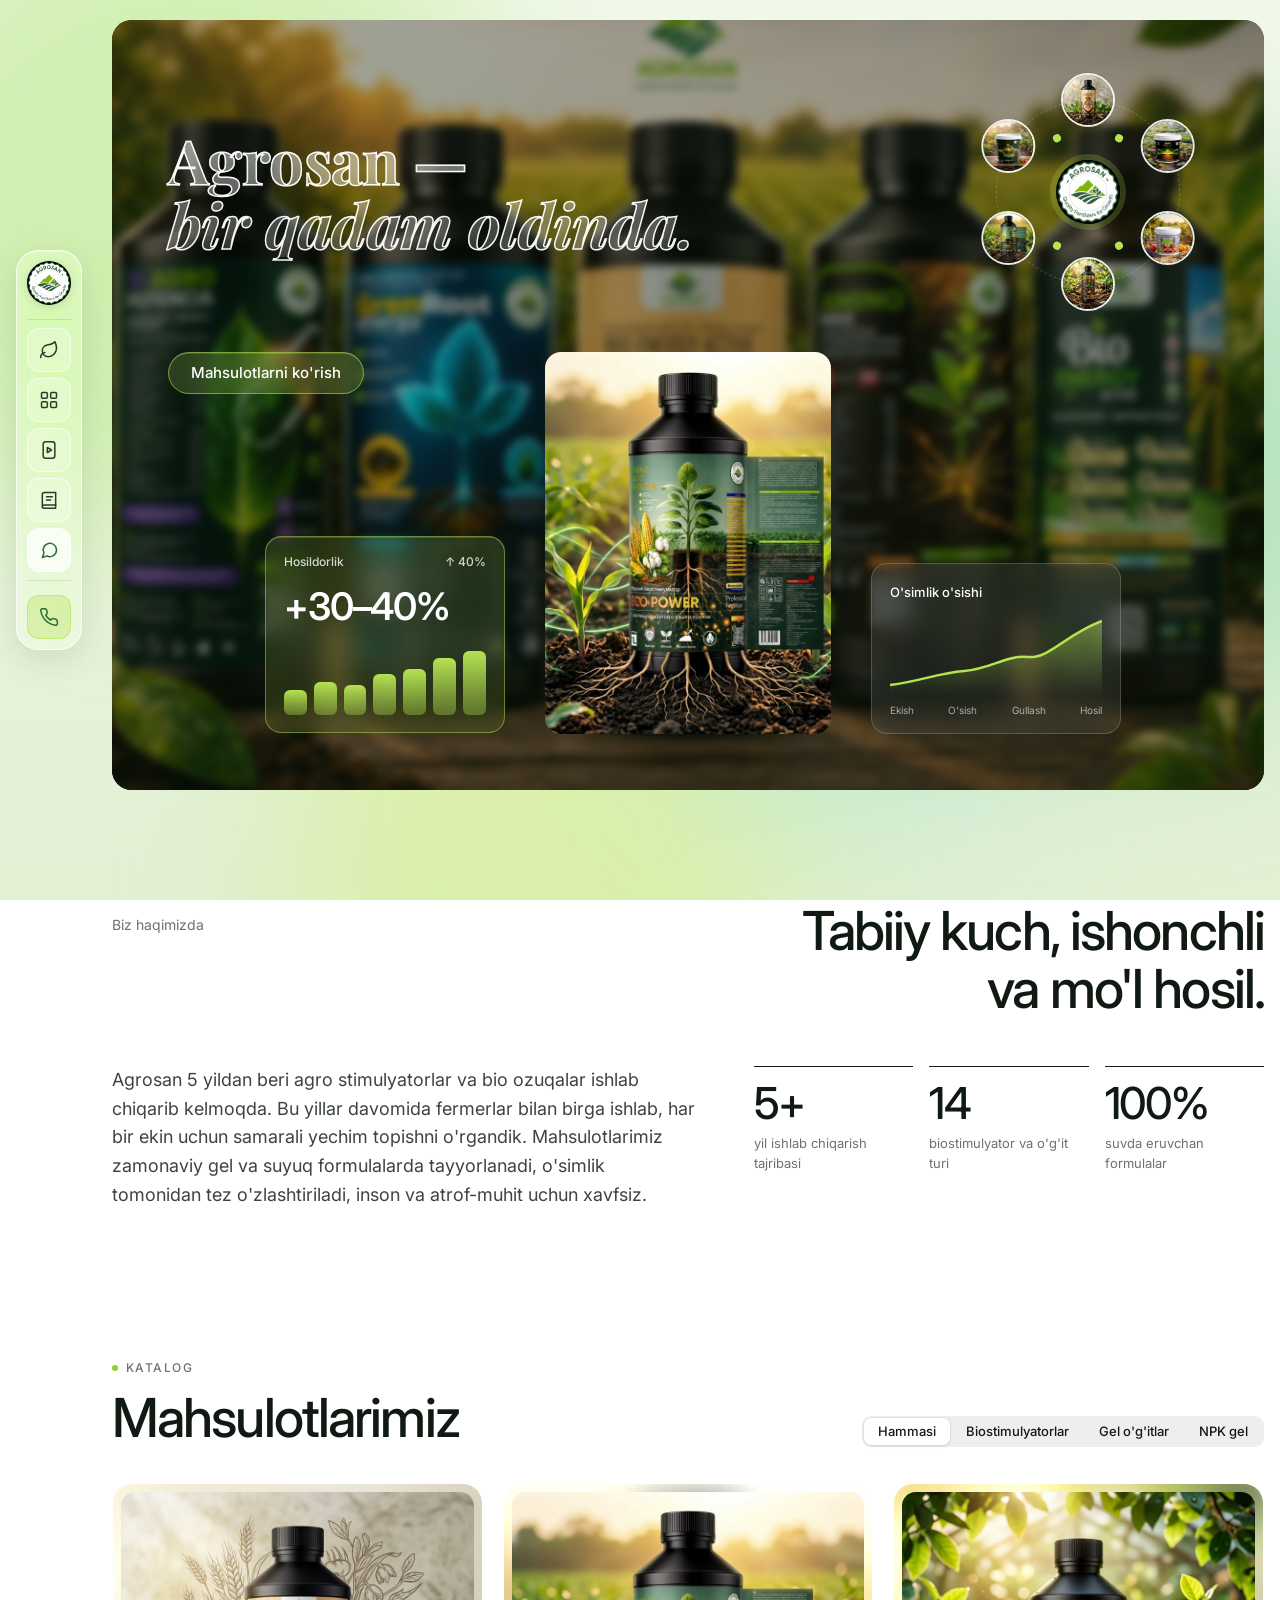
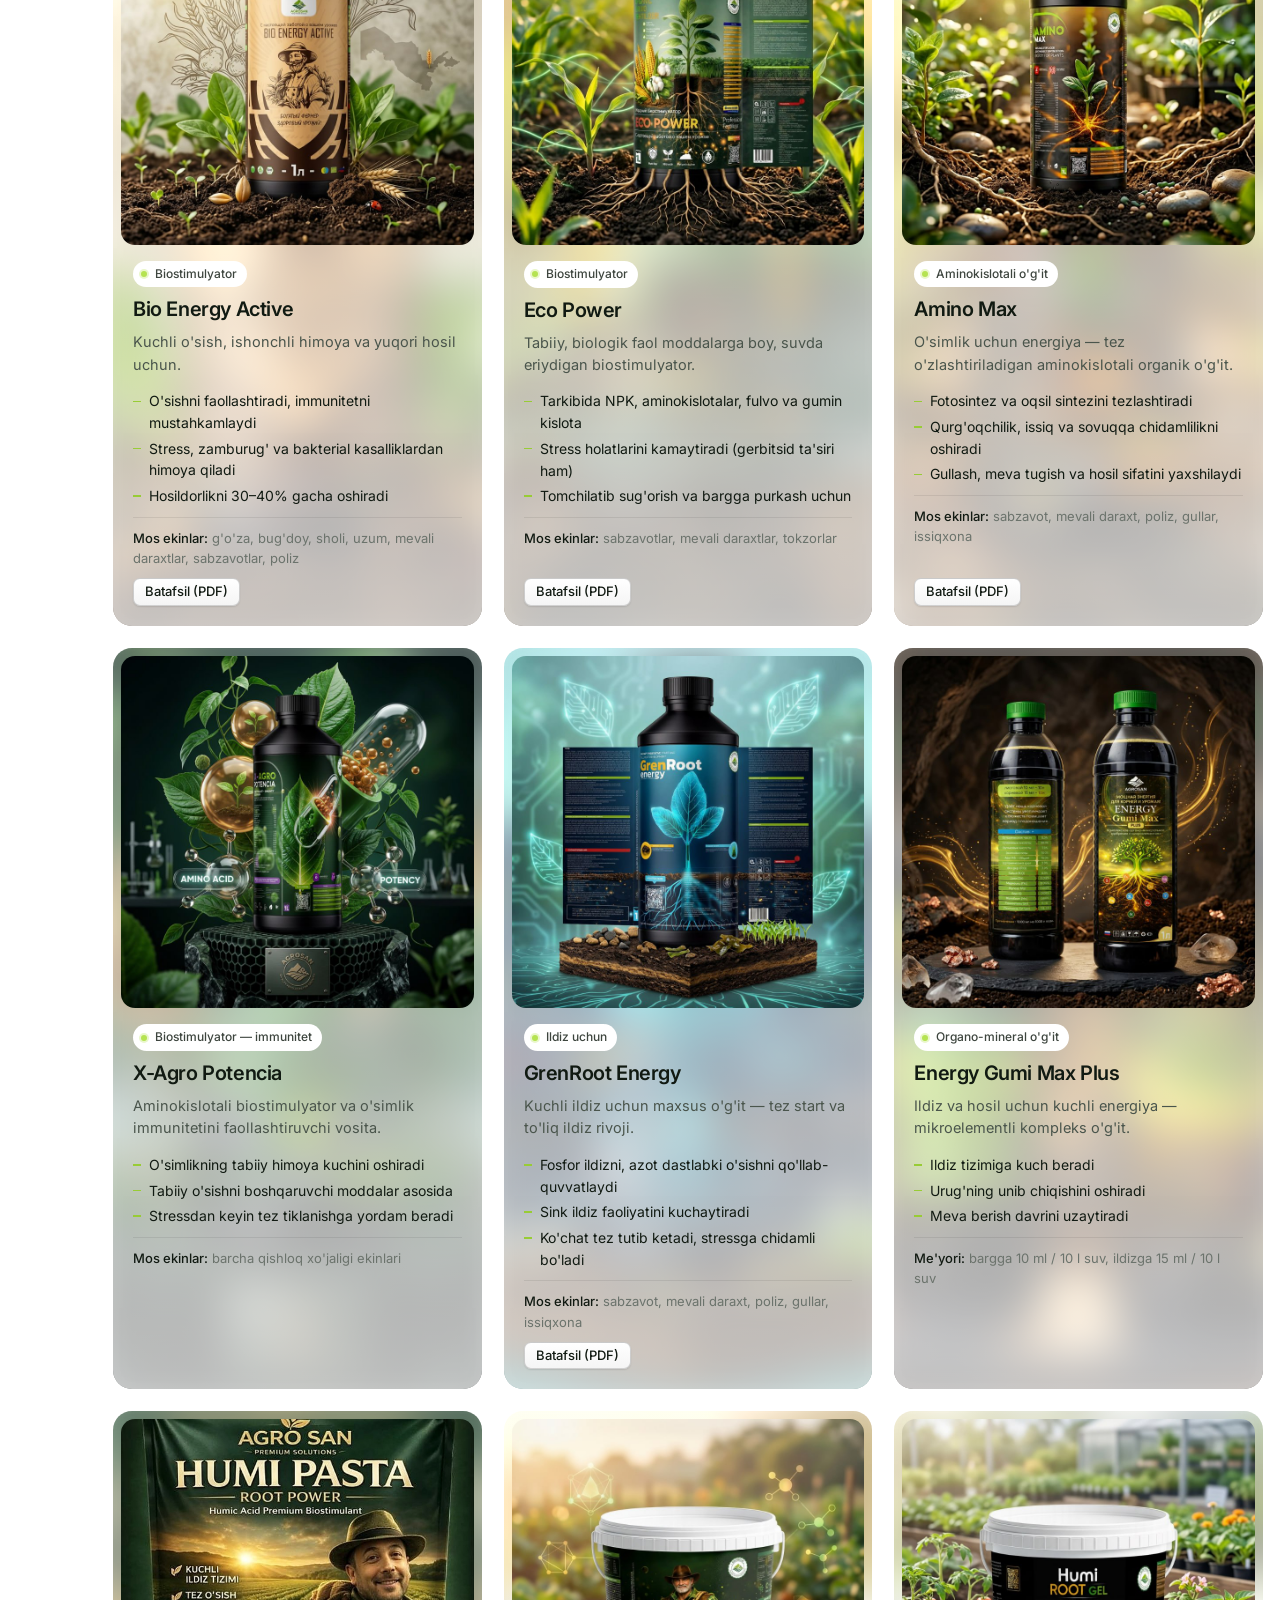
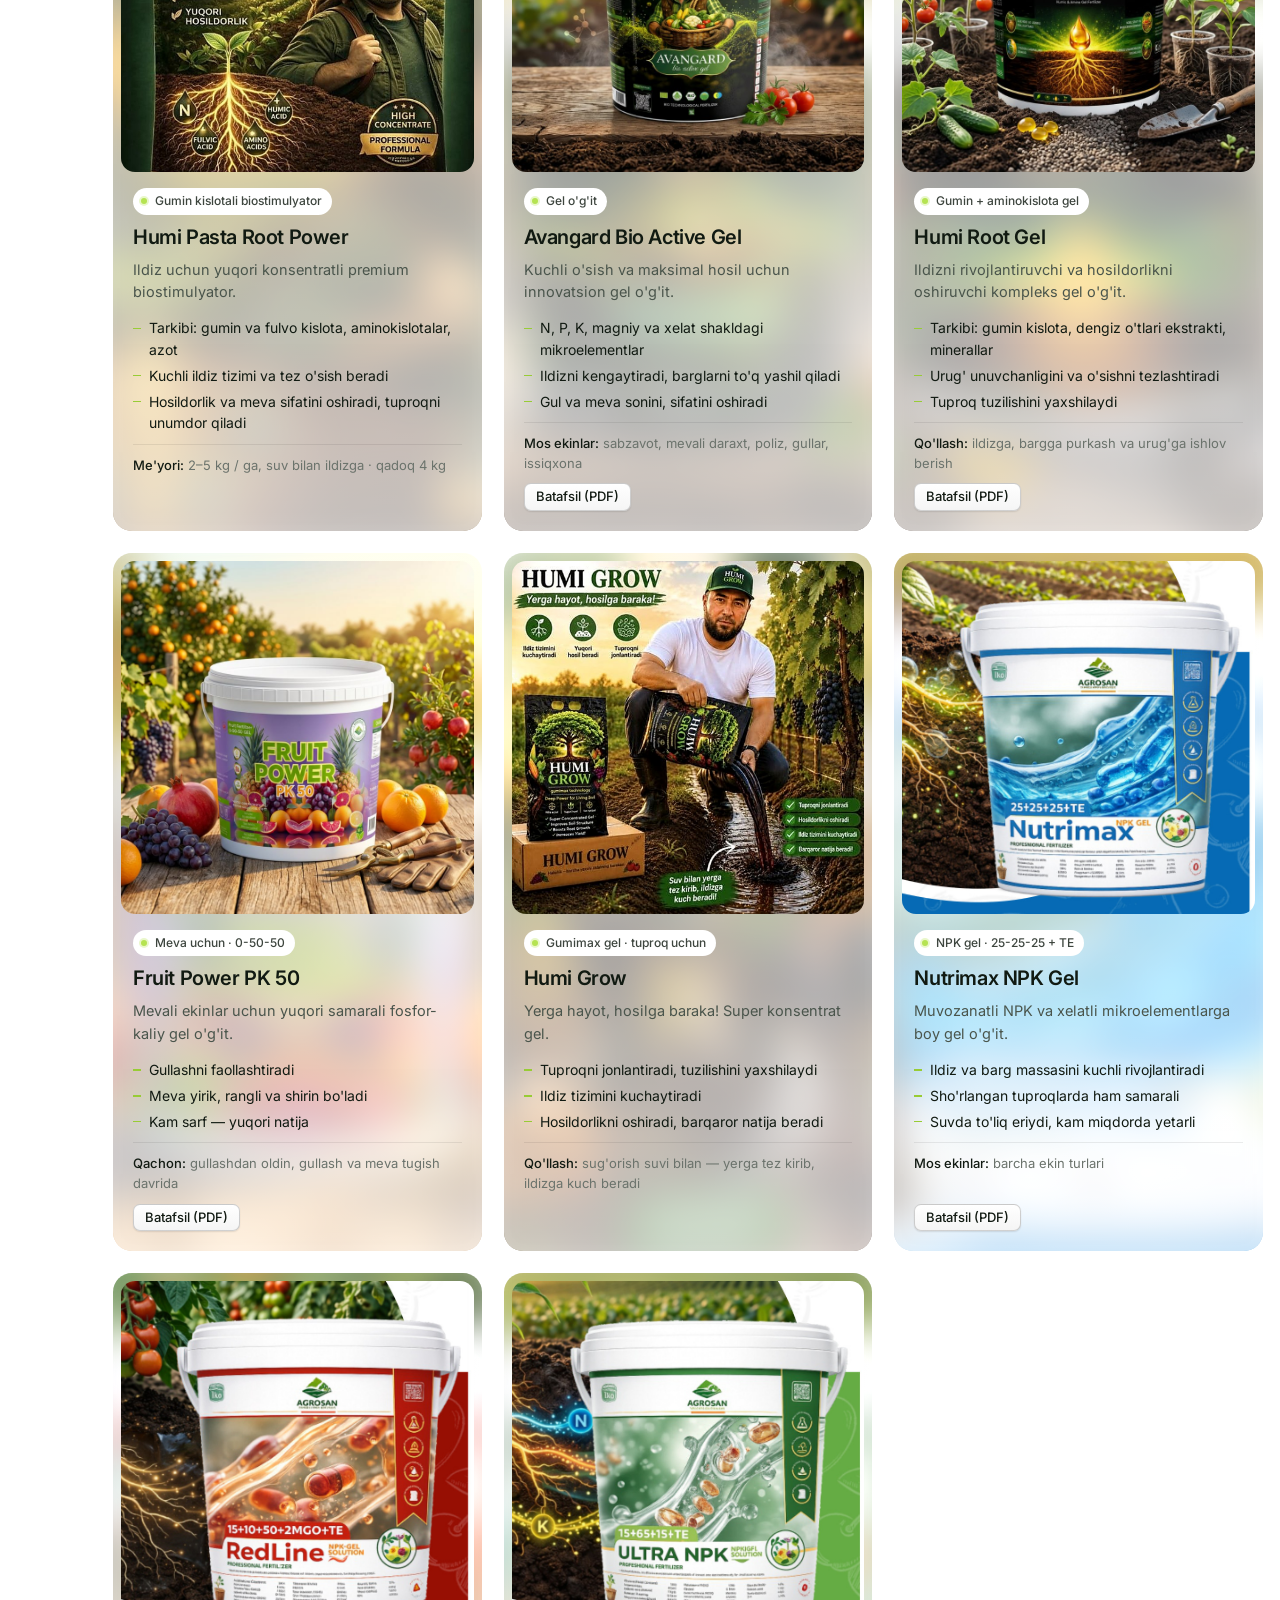
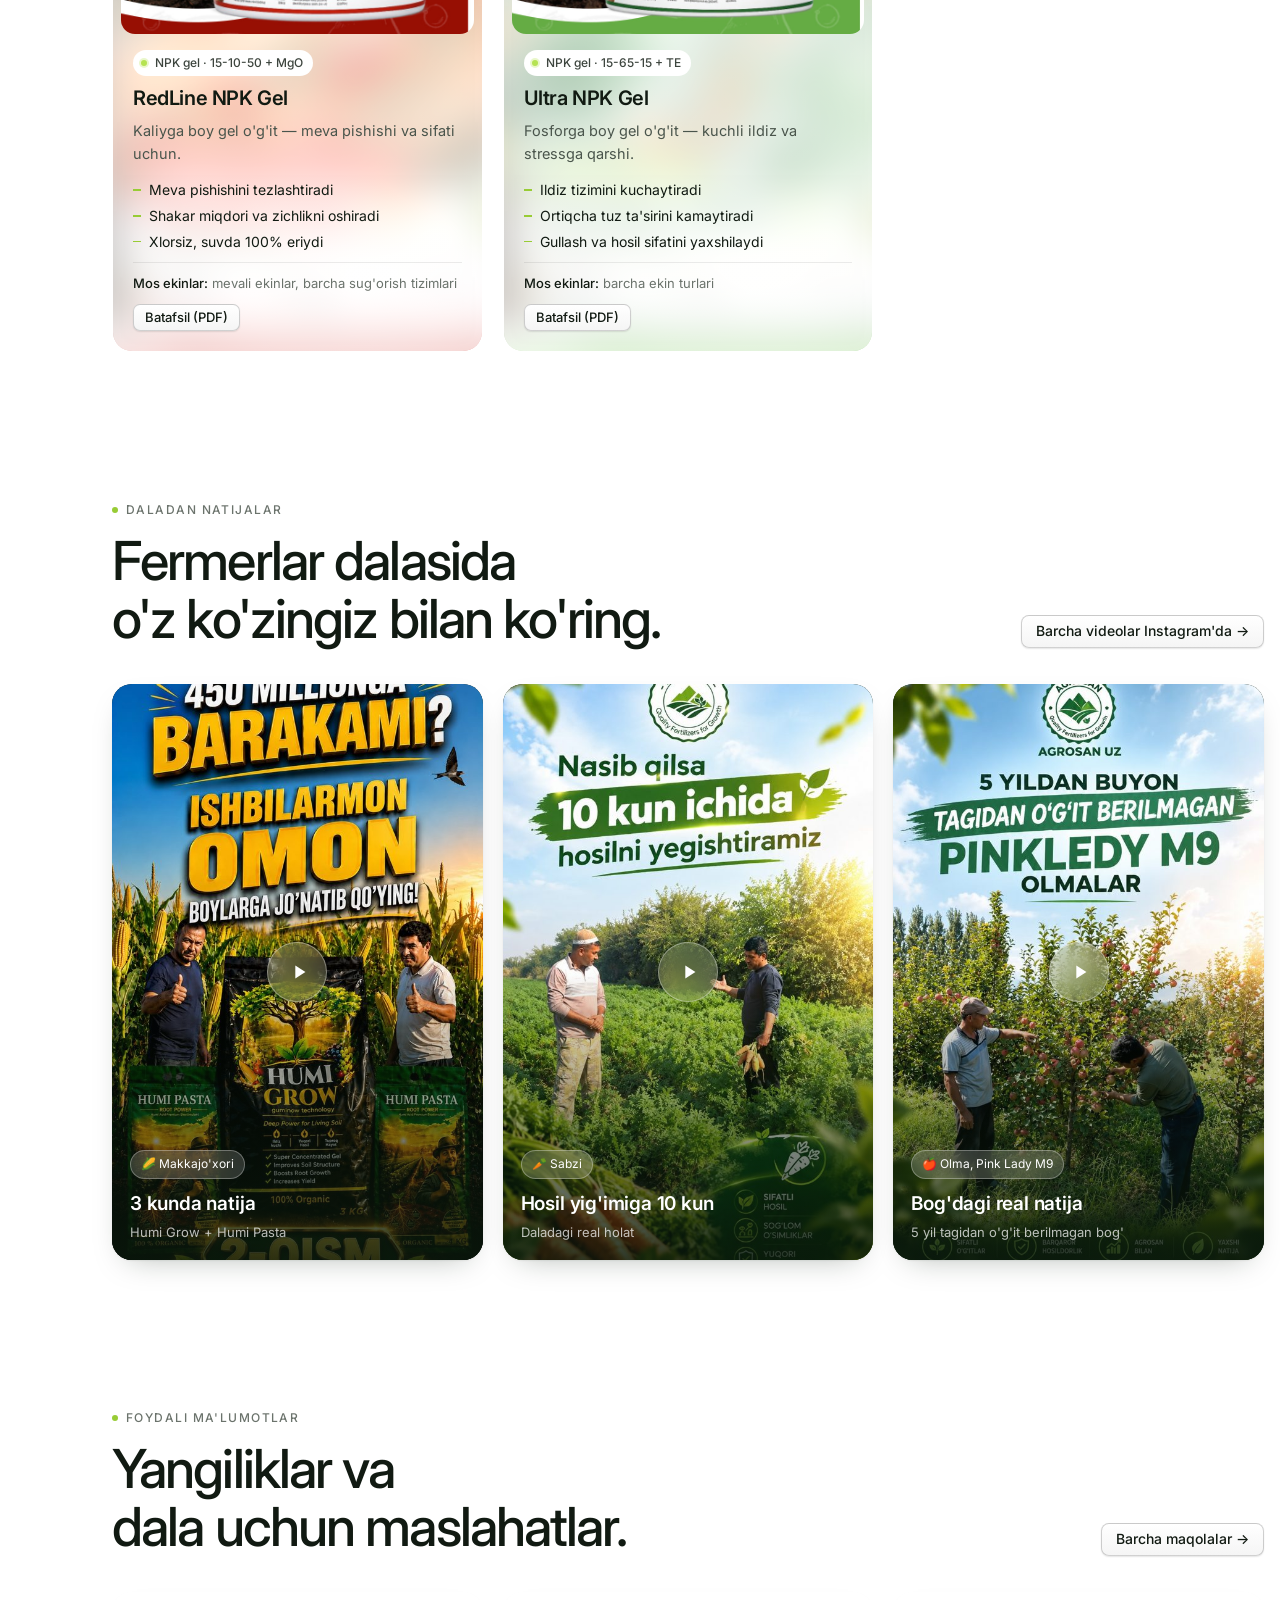
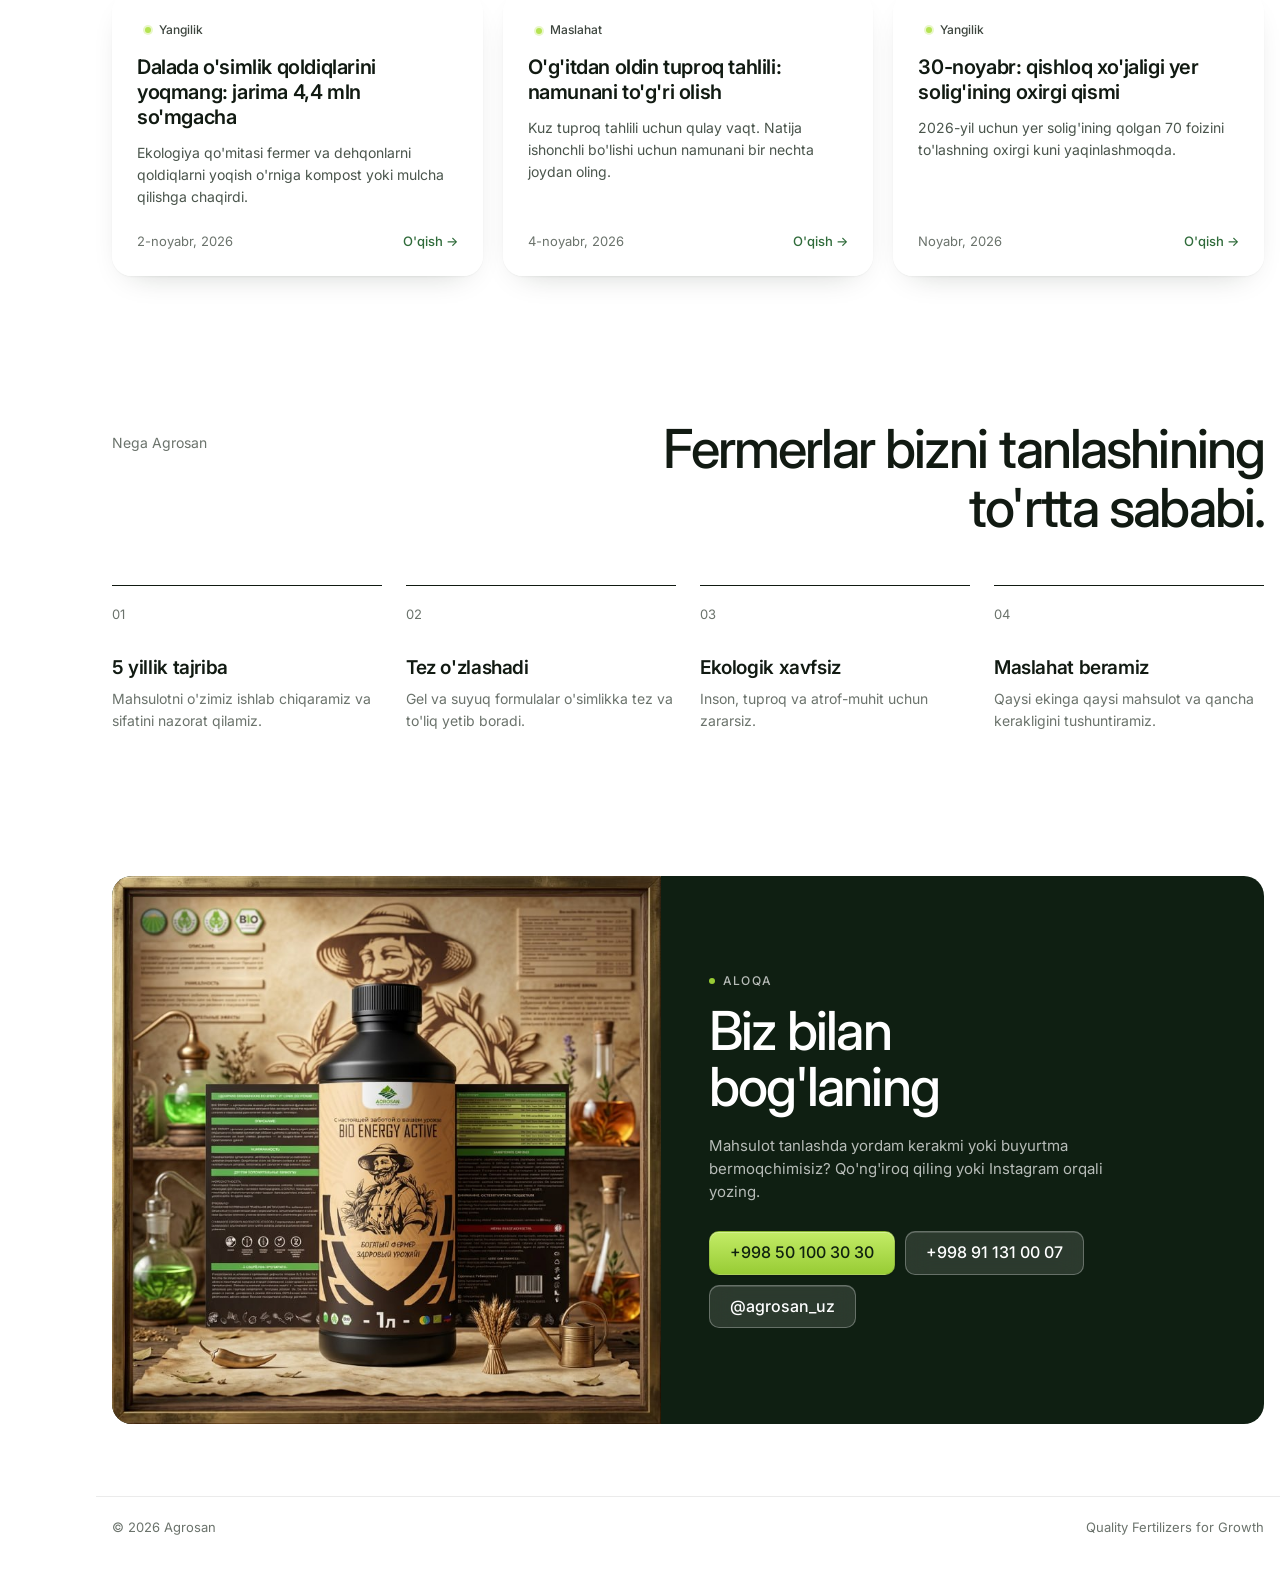
==== commit 206997c6: "Foydali ma'lumotlar bo'limi va maqolalar sahifasi Co-Authored-By: Claude Opus 5.5 <noreply@anthropic" ====
--- a/index.html
+++ b/index.html
@@ -31,6 +31,9 @@
     </a>
     <a class="dock-item" href="#natijalar" data-tip="Daladan natijalar" aria-label="Daladan natijalar">
       <svg viewBox="0 0 24 24"><rect x="5" y="2" width="14" height="20" rx="3"/><path d="m10 9 5 3-5 3Z"/></svg>
+    </a>
+    <a class="dock-item" href="#foydali" data-tip="Foydali ma'lumotlar" aria-label="Foydali ma'lumotlar">
+      <svg viewBox="0 0 24 24"><path d="M4 5.5A2.5 2.5 0 0 1 6.5 3H20v15H6.5A2.5 2.5 0 0 0 4 20.5Z"/><path d="M4 20.5A2.5 2.5 0 0 0 6.5 22H20v-4"/><path d="M9 8h7M9 12h5"/></svg>
     </a>
     <a class="dock-item" href="#aloqa" data-tip="Aloqa" aria-label="Aloqa">
       <svg viewBox="0 0 24 24"><path d="M21 12a8 8 0 0 1-11.6 7.1L4 21l1.9-5.4A8 8 0 1 1 21 12Z"/></svg>
@@ -399,6 +402,20 @@
     </div>
   </section>
 
+  <!-- Foydali ma'lumotlar -->
+  <section id="foydali">
+    <div class="wrap">
+      <div class="section-head">
+        <div>
+          <span class="eyebrow">Foydali ma'lumotlar</span>
+          <h2>Yangiliklar va<br>dala uchun maslahatlar.</h2>
+        </div>
+        <a class="btn" href="maqolalar.html">Barcha maqolalar →</a>
+      </div>
+      <div class="posts" id="maqola-bosh"></div>
+    </div>
+  </section>
+
   <!-- Nega Agrosan -->
   <section>
     <div class="wrap">
@@ -443,5 +460,6 @@
 </footer>
 
 <script src="js/script.js"></script>
+<script src="js/maqolalar.js"></script>
 </body>
 </html>
--- a/css/style.css
+++ b/css/style.css
@@ -373,6 +373,47 @@
 .reel-info b { font-size: 19px; font-weight: 600; letter-spacing: -0.01em; }
 .reel-info small { font-size: 13px; color: rgba(255, 255, 255, 0.72); }
 
+/* ---------- Foydali ma'lumotlar ---------- */
+.posts { display: grid; grid-template-columns: repeat(3, 1fr); gap: 20px; }
+.post {
+  display: flex; flex-direction: column; align-items: flex-start; gap: 12px; padding: 24px;
+  color: var(--ink); text-decoration: none; border-radius: var(--radius);
+  background: rgba(255, 255, 255, 0.55); border: 0.5px solid rgba(255, 255, 255, 0.8);
+  box-shadow: 0 1px 2px rgba(15, 31, 18, 0.05), 0 12px 32px -20px rgba(15, 31, 18, 0.3);
+  backdrop-filter: blur(16px) saturate(1.3); -webkit-backdrop-filter: blur(16px) saturate(1.3);
+  transition: transform 0.2s, background 0.2s;
+}
+.post[hidden] { display: none; }
+.post:hover { transform: translateY(-3px); background: rgba(255, 255, 255, 0.75); }
+.post:focus-visible { outline: 3px solid rgba(152, 204, 53, 0.55); outline-offset: 2px; }
+.post h3 { font-size: 20px; font-weight: 600; line-height: 1.25; }
+.post p { margin: 0; font-size: 14px; color: #4a554c; }
+.post-foot { width: 100%; margin-top: auto; padding-top: 12px; display: flex; justify-content: space-between; gap: 12px; font-size: 13px; color: var(--muted); }
+.post-more { color: var(--green); font-weight: 500; }
+
+.articles-page { padding-top: 56px; }
+.page-title { font-size: clamp(30px, 4.2vw, 54px); font-weight: 500; line-height: 1.08; letter-spacing: -0.035em; }
+.article-back { display: block; max-width: 760px; margin: 0 auto 20px; font-size: 14px; color: var(--green); text-decoration: none; }
+.article-back:hover { text-decoration: underline; }
+.article {
+  max-width: 760px; margin: 0 auto; padding: 40px; border-radius: var(--radius);
+  background: rgba(255, 255, 255, 0.62); border: 0.5px solid rgba(255, 255, 255, 0.8);
+  backdrop-filter: blur(16px) saturate(1.3); -webkit-backdrop-filter: blur(16px) saturate(1.3);
+}
+.article-meta { display: flex; align-items: center; gap: 12px; margin-bottom: 16px; font-size: 13px; color: var(--muted); }
+.article h1 { font-size: clamp(26px, 3.4vw, 40px); font-weight: 500; line-height: 1.12; letter-spacing: -0.03em; }
+.article p, .article li { font-size: 16px; line-height: 1.65; color: #2c352e; }
+.article p { margin: 0 0 14px; }
+.article .article-lead { margin: 14px 0 24px; font-size: 18px; color: var(--muted); }
+.article ul { margin: 0 0 18px; padding-left: 20px; }
+.article li { margin-bottom: 8px; }
+.article li::marker { color: var(--lime-dark); }
+.article .article-note { margin-top: 20px; padding: 12px 14px; font-size: 14px; border-radius: 10px; background: rgba(181, 227, 82, 0.2); }
+.article-sources { margin: 24px 0; padding-top: 18px; border-top: 1px solid var(--line); }
+.article-sources h2 { margin-bottom: 8px; font-size: 14px; font-weight: 600; letter-spacing: 0; }
+.article-sources li { margin-bottom: 4px; font-size: 14px; }
+.article-sources a { color: var(--green); overflow-wrap: anywhere; }
+
 /* ---------- Nega Agrosan ---------- */
 .why { display: grid; grid-template-columns: repeat(4, 1fr); gap: 24px; }
 .why div { border-top: 1px solid var(--ink); padding-top: 16px; }
@@ -402,6 +443,7 @@
 /* ---------- Moslashuvchanlik ---------- */
 @media (max-width: 960px) {
   .products { grid-template-columns: repeat(2, 1fr); }
+  .posts { grid-template-columns: repeat(2, 1fr); }
   .why { grid-template-columns: repeat(2, 1fr); }
   .about-grid { grid-template-columns: 1fr; gap: 36px; }
   .contact { grid-template-columns: 1fr; }
@@ -426,11 +468,11 @@
   body { padding-left: 0; padding-bottom: 84px; }
   .dock {
     left: 50%; top: auto; bottom: 12px; transform: translateX(-50%);
-    flex-direction: row; gap: 10px; padding: 8px;
+    flex-direction: row; gap: 6px; padding: 6px;
   }
-  .dock-nav { flex-direction: row; padding: 0 10px; border: 0; border-left: 0.5px solid rgba(17, 26, 18, 0.1); border-right: 0.5px solid rgba(17, 26, 18, 0.1); }
-  .dock-logo img { width: 42px; height: 42px; }
-  .dock-item { width: 42px; height: 42px; }
+  .dock-nav { flex-direction: row; gap: 4px; padding: 0 6px; border: 0; border-left: 0.5px solid rgba(17, 26, 18, 0.1); border-right: 0.5px solid rgba(17, 26, 18, 0.1); }
+  .dock-logo img { width: 36px; height: 36px; }
+  .dock-item { width: 38px; height: 38px; }
   .dock [data-tip]::after { display: none; }
   .hero-card {
     grid-template-columns: 1fr;
@@ -442,6 +484,9 @@
   .hero-h1 em { white-space: normal; }
   .intro { margin-bottom: 28px; }
   .products, .why, .stats { grid-template-columns: 1fr; }
+  .posts { grid-template-columns: 1fr; }
+  .articles-page { padding-top: 32px; }
+  .article { padding: 24px 18px; }
   /* Telefonda videolar yonma-yon suriladi */
   .reels {
     display: flex; gap: 12px; overflow-x: auto; scroll-snap-type: x mandatory;
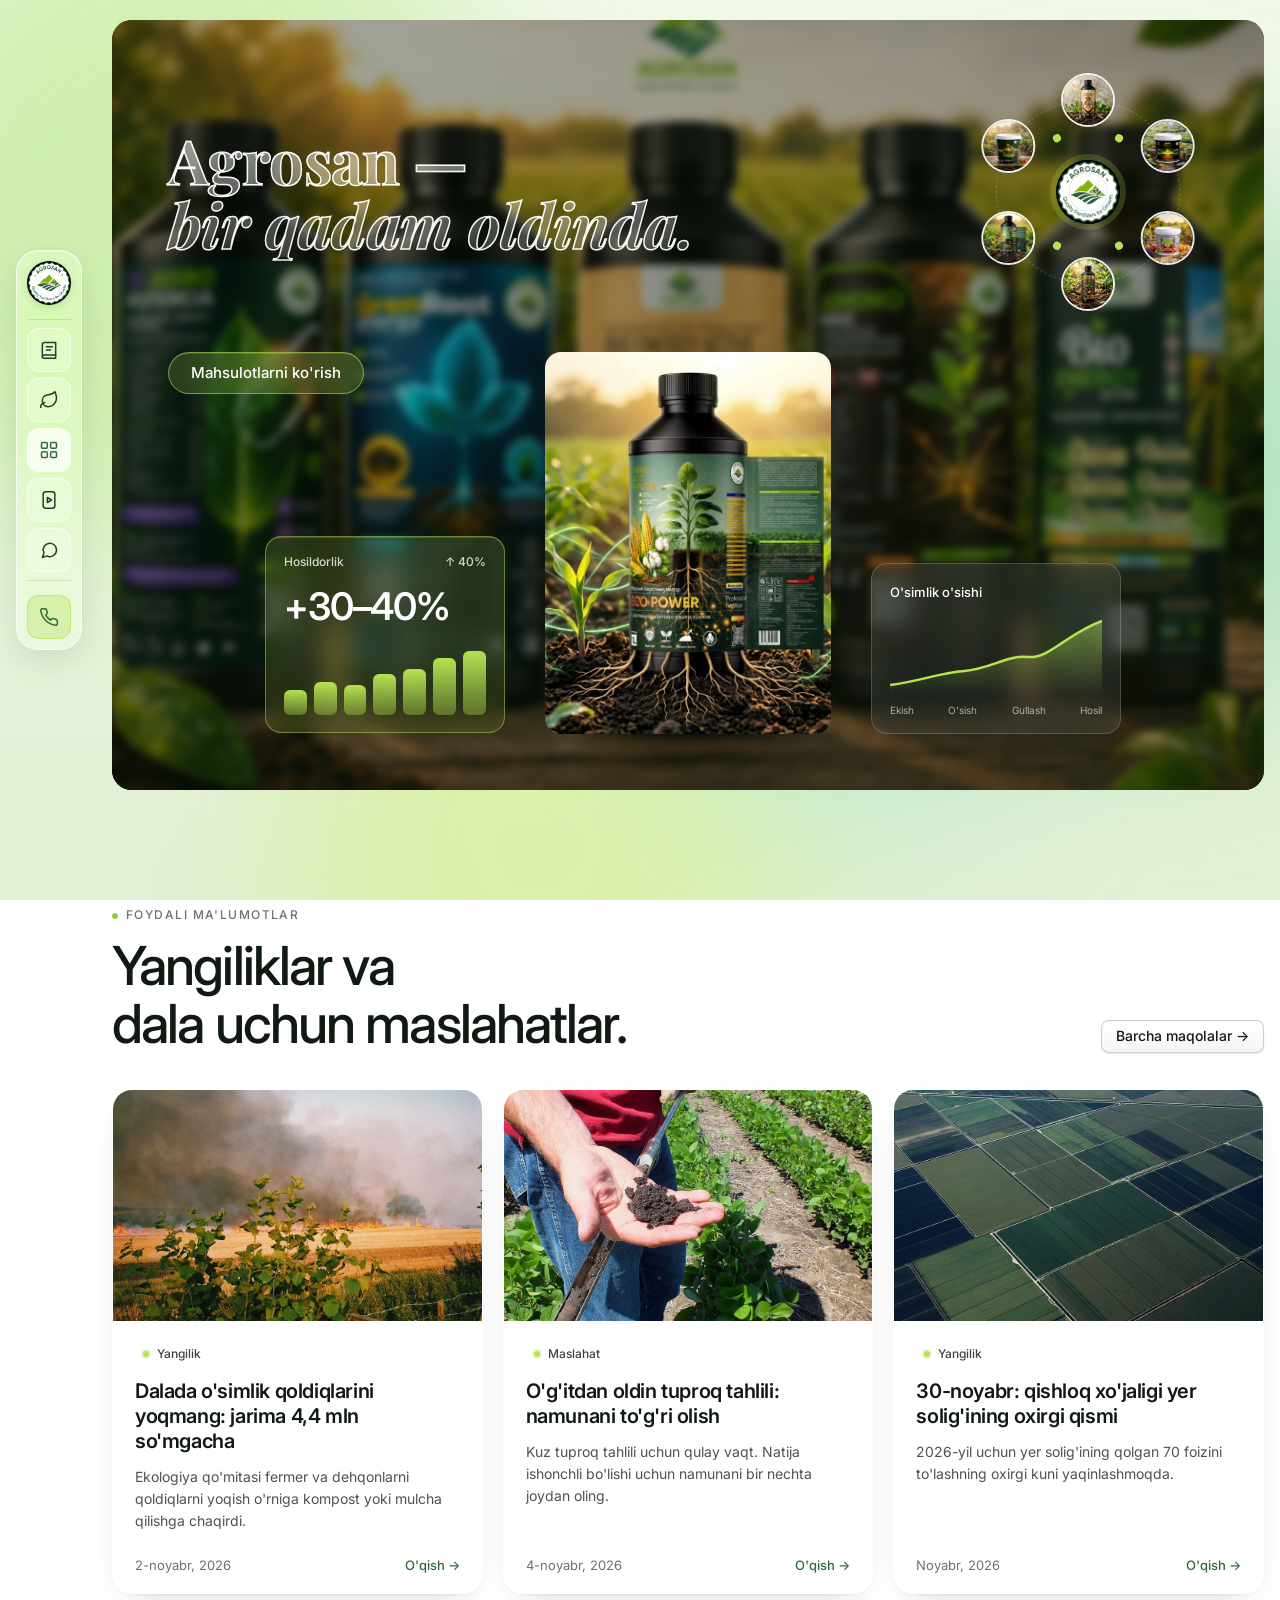
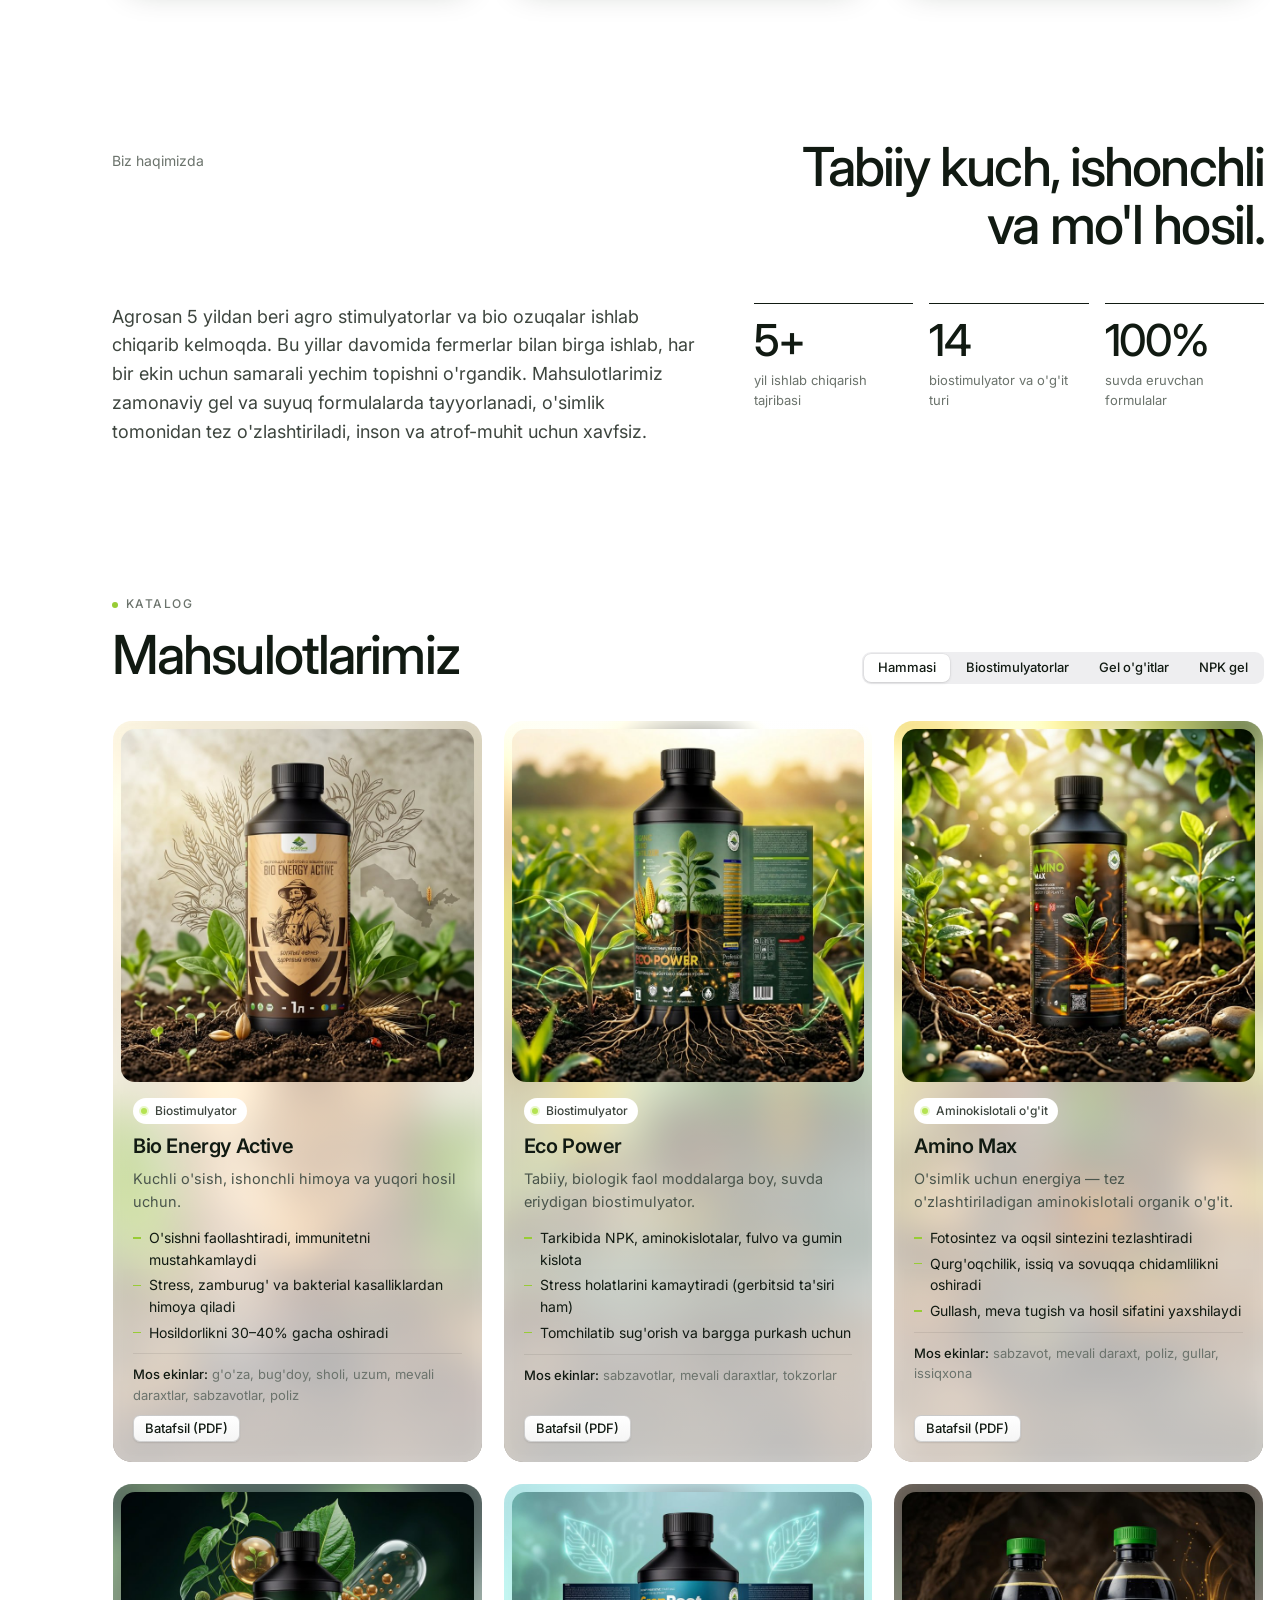
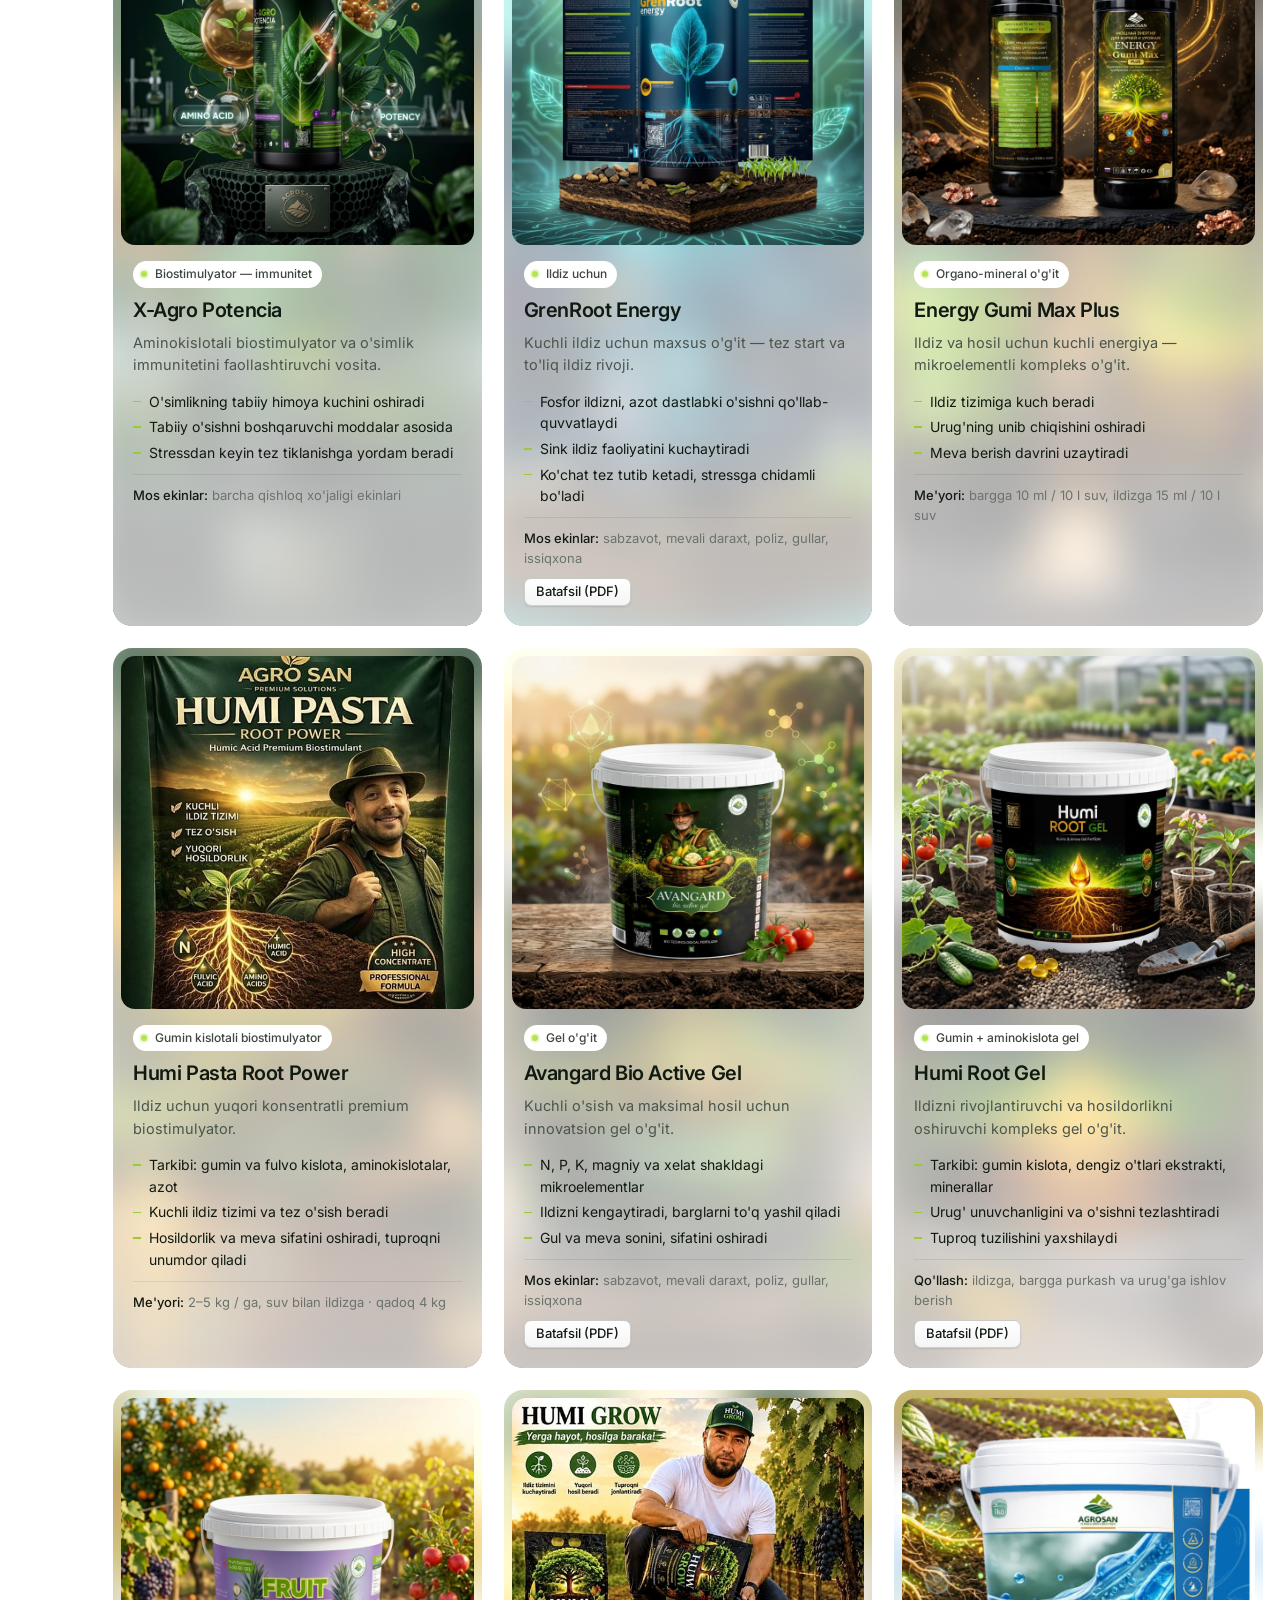
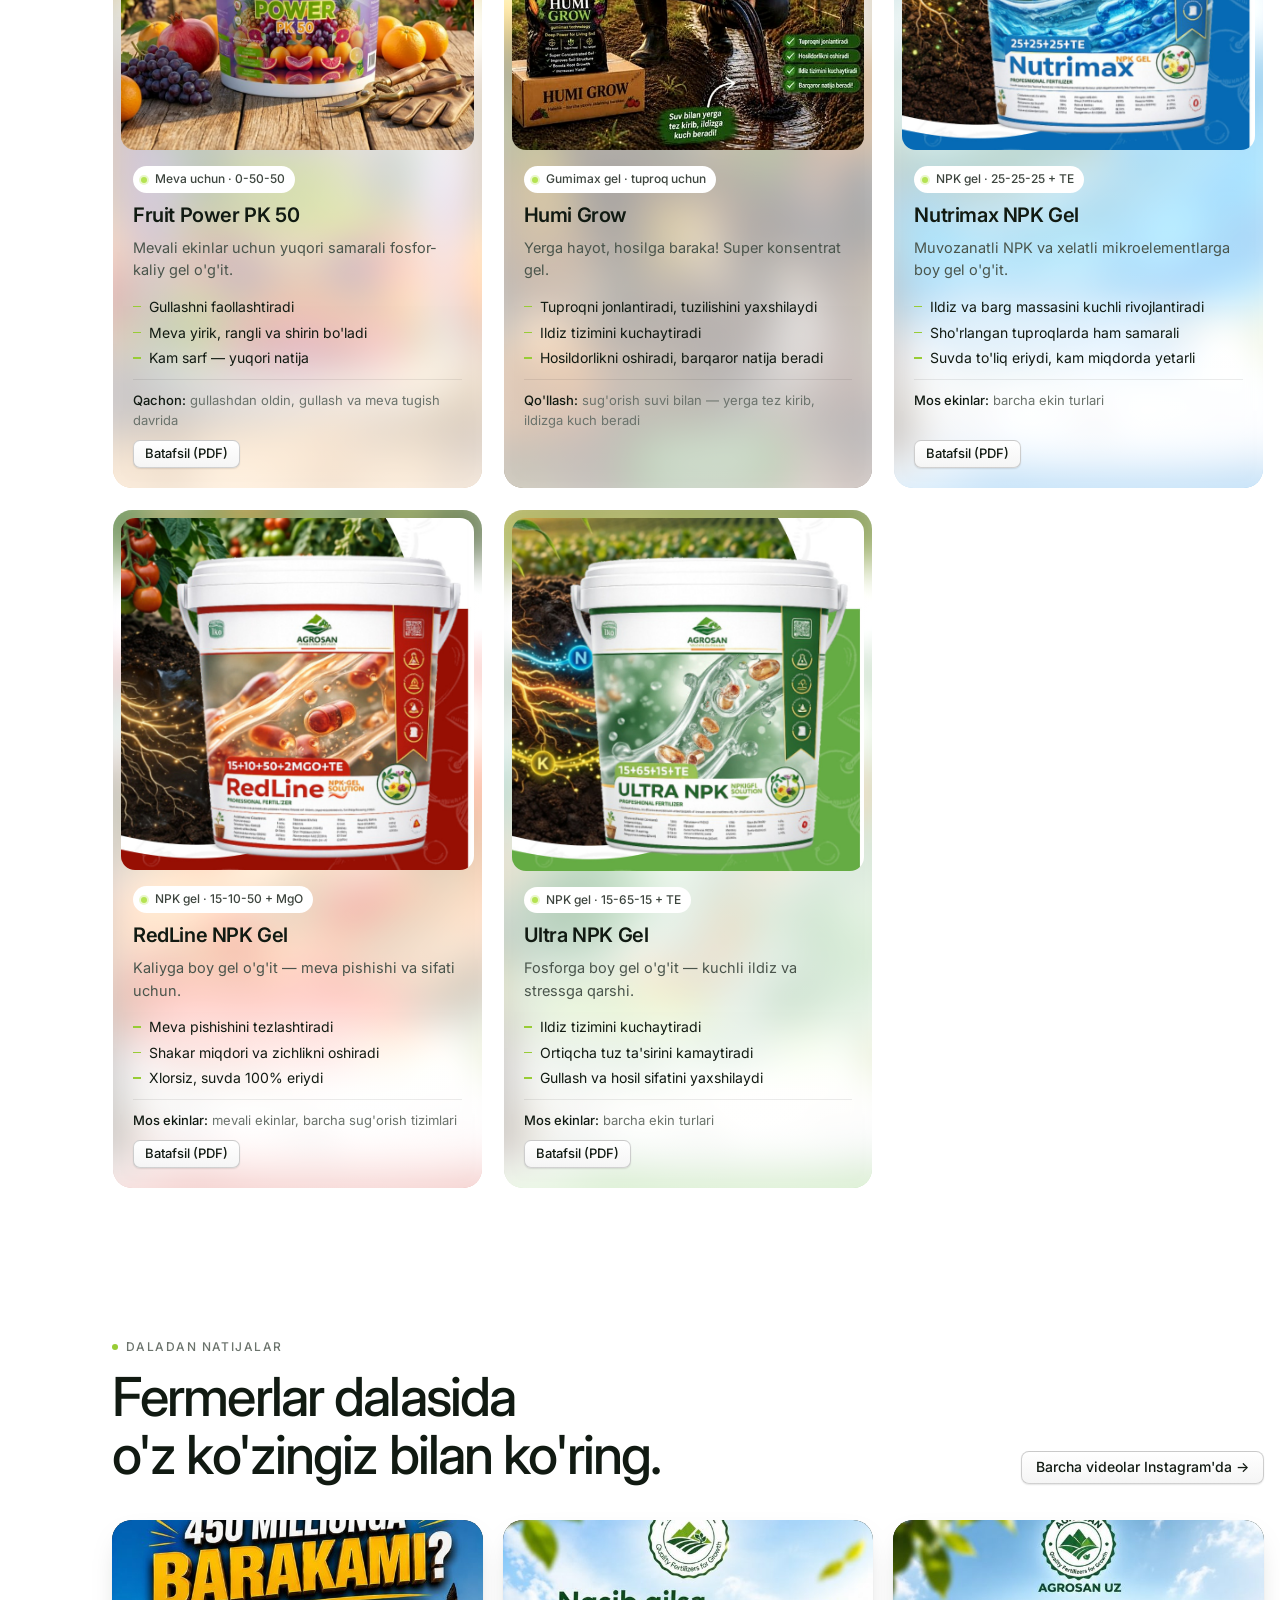
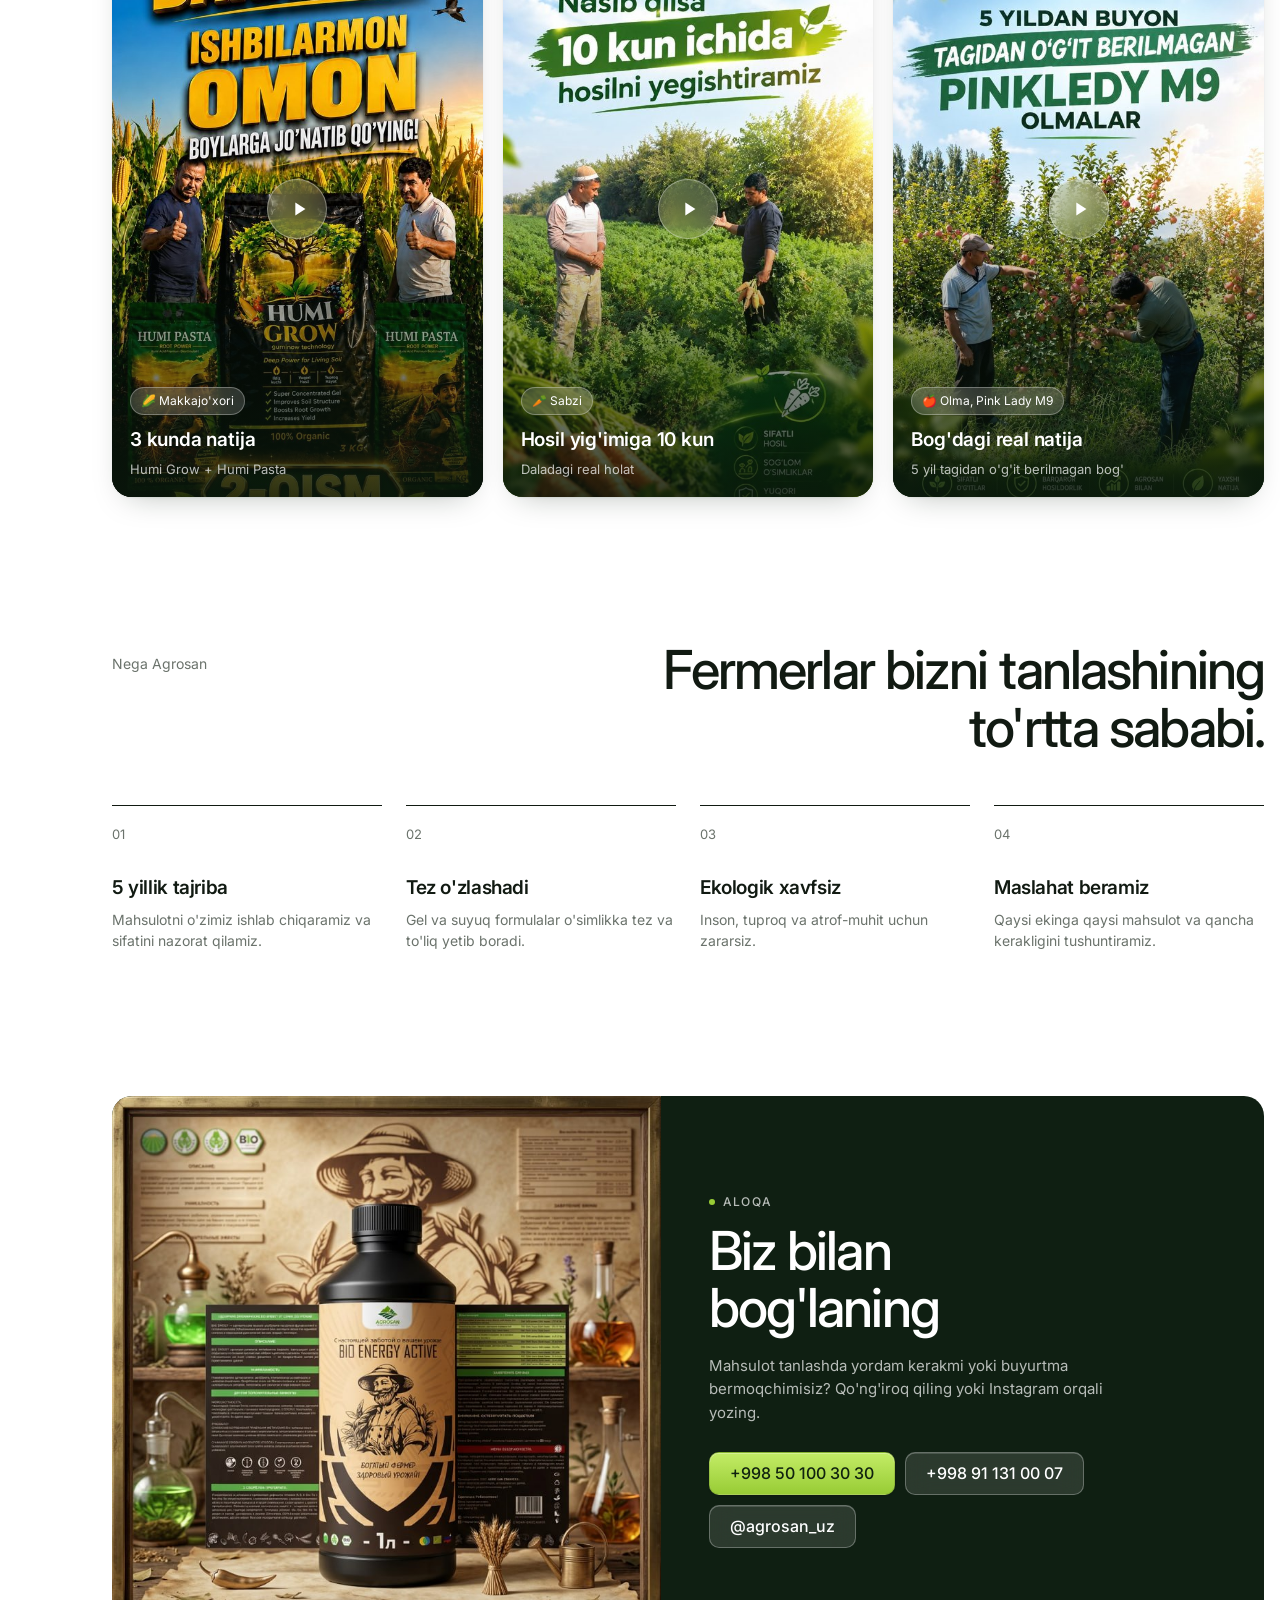
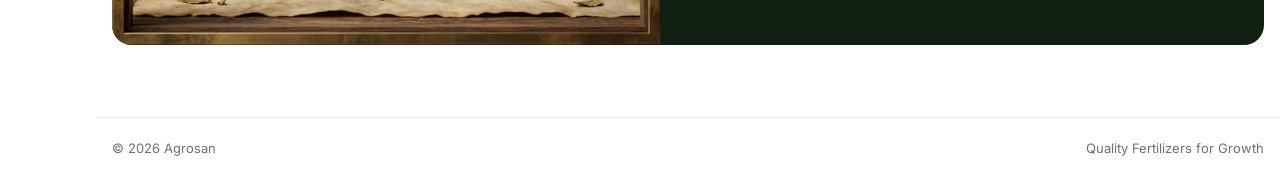
==== commit bb989e0a: "Maqolalarga mavzuga mos rasmlar; bo'lim hero'dan keyinga ko'chdi Co-Authored-By: Claude Opus 5.5 <no" ====
--- a/index.html
+++ b/index.html
@@ -23,6 +23,9 @@
     <img src="rasmlar/logo.jpg" alt="Agrosan logosi">
   </a>
   <nav class="dock-nav">
+    <a class="dock-item" href="#foydali" data-tip="Foydali ma'lumotlar" aria-label="Foydali ma'lumotlar">
+      <svg viewBox="0 0 24 24"><path d="M4 5.5A2.5 2.5 0 0 1 6.5 3H20v15H6.5A2.5 2.5 0 0 0 4 20.5Z"/><path d="M4 20.5A2.5 2.5 0 0 0 6.5 22H20v-4"/><path d="M9 8h7M9 12h5"/></svg>
+    </a>
     <a class="dock-item" href="#biz-haqimizda" data-tip="Biz haqimizda" aria-label="Biz haqimizda">
       <svg viewBox="0 0 24 24"><path d="M11 20A7 7 0 0 1 9.8 6.1C15.5 5 17 4.5 19 2c1 2 2 4.2 2 8 0 5.5-4.8 10-10 10Z"/><path d="M2 21c0-3 1.9-5.4 5.1-6"/></svg>
     </a>
@@ -31,9 +34,6 @@
     </a>
     <a class="dock-item" href="#natijalar" data-tip="Daladan natijalar" aria-label="Daladan natijalar">
       <svg viewBox="0 0 24 24"><rect x="5" y="2" width="14" height="20" rx="3"/><path d="m10 9 5 3-5 3Z"/></svg>
-    </a>
-    <a class="dock-item" href="#foydali" data-tip="Foydali ma'lumotlar" aria-label="Foydali ma'lumotlar">
-      <svg viewBox="0 0 24 24"><path d="M4 5.5A2.5 2.5 0 0 1 6.5 3H20v15H6.5A2.5 2.5 0 0 0 4 20.5Z"/><path d="M4 20.5A2.5 2.5 0 0 0 6.5 22H20v-4"/><path d="M9 8h7M9 12h5"/></svg>
     </a>
     <a class="dock-item" href="#aloqa" data-tip="Aloqa" aria-label="Aloqa">
       <svg viewBox="0 0 24 24"><path d="M21 12a8 8 0 0 1-11.6 7.1L4 21l1.9-5.4A8 8 0 1 1 21 12Z"/></svg>
@@ -97,6 +97,20 @@
         </div>
 
       </div>
+    </div>
+  </section>
+
+  <!-- Foydali ma'lumotlar -->
+  <section id="foydali">
+    <div class="wrap">
+      <div class="section-head">
+        <div>
+          <span class="eyebrow">Foydali ma'lumotlar</span>
+          <h2>Yangiliklar va<br>dala uchun maslahatlar.</h2>
+        </div>
+        <a class="btn" href="maqolalar.html">Barcha maqolalar →</a>
+      </div>
+      <div class="posts" id="maqola-bosh"></div>
     </div>
   </section>
 
@@ -402,20 +416,6 @@
     </div>
   </section>
 
-  <!-- Foydali ma'lumotlar -->
-  <section id="foydali">
-    <div class="wrap">
-      <div class="section-head">
-        <div>
-          <span class="eyebrow">Foydali ma'lumotlar</span>
-          <h2>Yangiliklar va<br>dala uchun maslahatlar.</h2>
-        </div>
-        <a class="btn" href="maqolalar.html">Barcha maqolalar →</a>
-      </div>
-      <div class="posts" id="maqola-bosh"></div>
-    </div>
-  </section>
-
   <!-- Nega Agrosan -->
   <section>
     <div class="wrap">
--- a/css/style.css
+++ b/css/style.css
@@ -376,7 +376,7 @@
 /* ---------- Foydali ma'lumotlar ---------- */
 .posts { display: grid; grid-template-columns: repeat(3, 1fr); gap: 20px; }
 .post {
-  display: flex; flex-direction: column; align-items: flex-start; gap: 12px; padding: 24px;
+  display: flex; flex-direction: column; overflow: hidden;
   color: var(--ink); text-decoration: none; border-radius: var(--radius);
   background: rgba(255, 255, 255, 0.55); border: 0.5px solid rgba(255, 255, 255, 0.8);
   box-shadow: 0 1px 2px rgba(15, 31, 18, 0.05), 0 12px 32px -20px rgba(15, 31, 18, 0.3);
@@ -384,6 +384,9 @@
   transition: transform 0.2s, background 0.2s;
 }
 .post[hidden] { display: none; }
+.post-pic { width: 100%; aspect-ratio: 16 / 10; object-fit: cover; transition: transform 0.5s; }
+.post:hover .post-pic { transform: scale(1.03); }
+.post-body { position: relative; flex: 1; display: flex; flex-direction: column; align-items: flex-start; gap: 12px; padding: 20px 22px 18px; background: inherit; }
 .post:hover { transform: translateY(-3px); background: rgba(255, 255, 255, 0.75); }
 .post:focus-visible { outline: 3px solid rgba(152, 204, 53, 0.55); outline-offset: 2px; }
 .post h3 { font-size: 20px; font-weight: 600; line-height: 1.25; }
@@ -400,6 +403,7 @@
   background: rgba(255, 255, 255, 0.62); border: 0.5px solid rgba(255, 255, 255, 0.8);
   backdrop-filter: blur(16px) saturate(1.3); -webkit-backdrop-filter: blur(16px) saturate(1.3);
 }
+.article-pic { display: block; width: calc(100% + 80px); max-width: none; margin: -40px -40px 24px; aspect-ratio: 16 / 10; object-fit: cover; border-radius: var(--radius) var(--radius) 0 0; }
 .article-meta { display: flex; align-items: center; gap: 12px; margin-bottom: 16px; font-size: 13px; color: var(--muted); }
 .article h1 { font-size: clamp(26px, 3.4vw, 40px); font-weight: 500; line-height: 1.12; letter-spacing: -0.03em; }
 .article p, .article li { font-size: 16px; line-height: 1.65; color: #2c352e; }
@@ -412,6 +416,7 @@
 .article-sources { margin: 24px 0; padding-top: 18px; border-top: 1px solid var(--line); }
 .article-sources h2 { margin-bottom: 8px; font-size: 14px; font-weight: 600; letter-spacing: 0; }
 .article-sources li { margin-bottom: 4px; font-size: 14px; }
+.article .article-credit { margin: 10px 0 0; font-size: 12px; color: var(--muted); }
 .article-sources a { color: var(--green); overflow-wrap: anywhere; }
 
 /* ---------- Nega Agrosan ---------- */
@@ -487,6 +492,7 @@
   .posts { grid-template-columns: 1fr; }
   .articles-page { padding-top: 32px; }
   .article { padding: 24px 18px; }
+  .article-pic { width: calc(100% + 36px); margin: -24px -18px 20px; }
   /* Telefonda videolar yonma-yon suriladi */
   .reels {
     display: flex; gap: 12px; overflow-x: auto; scroll-snap-type: x mandatory;
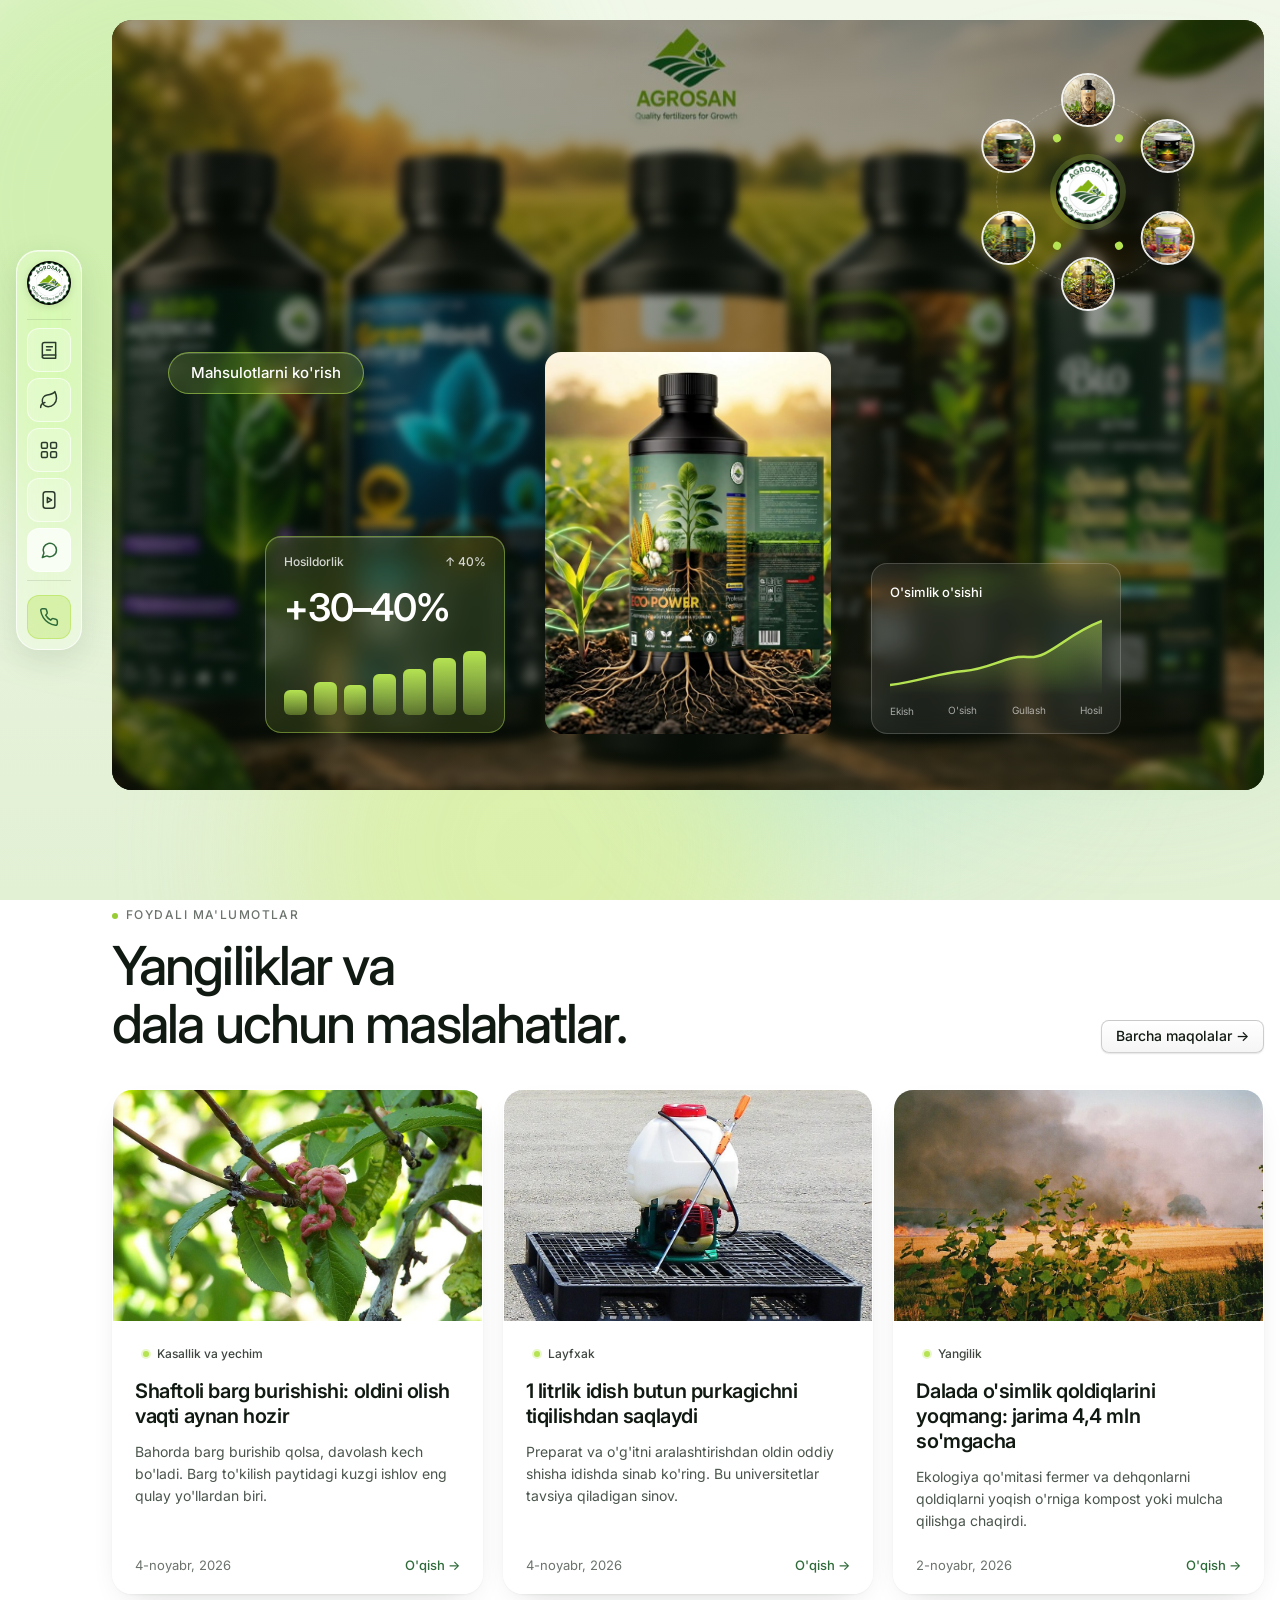
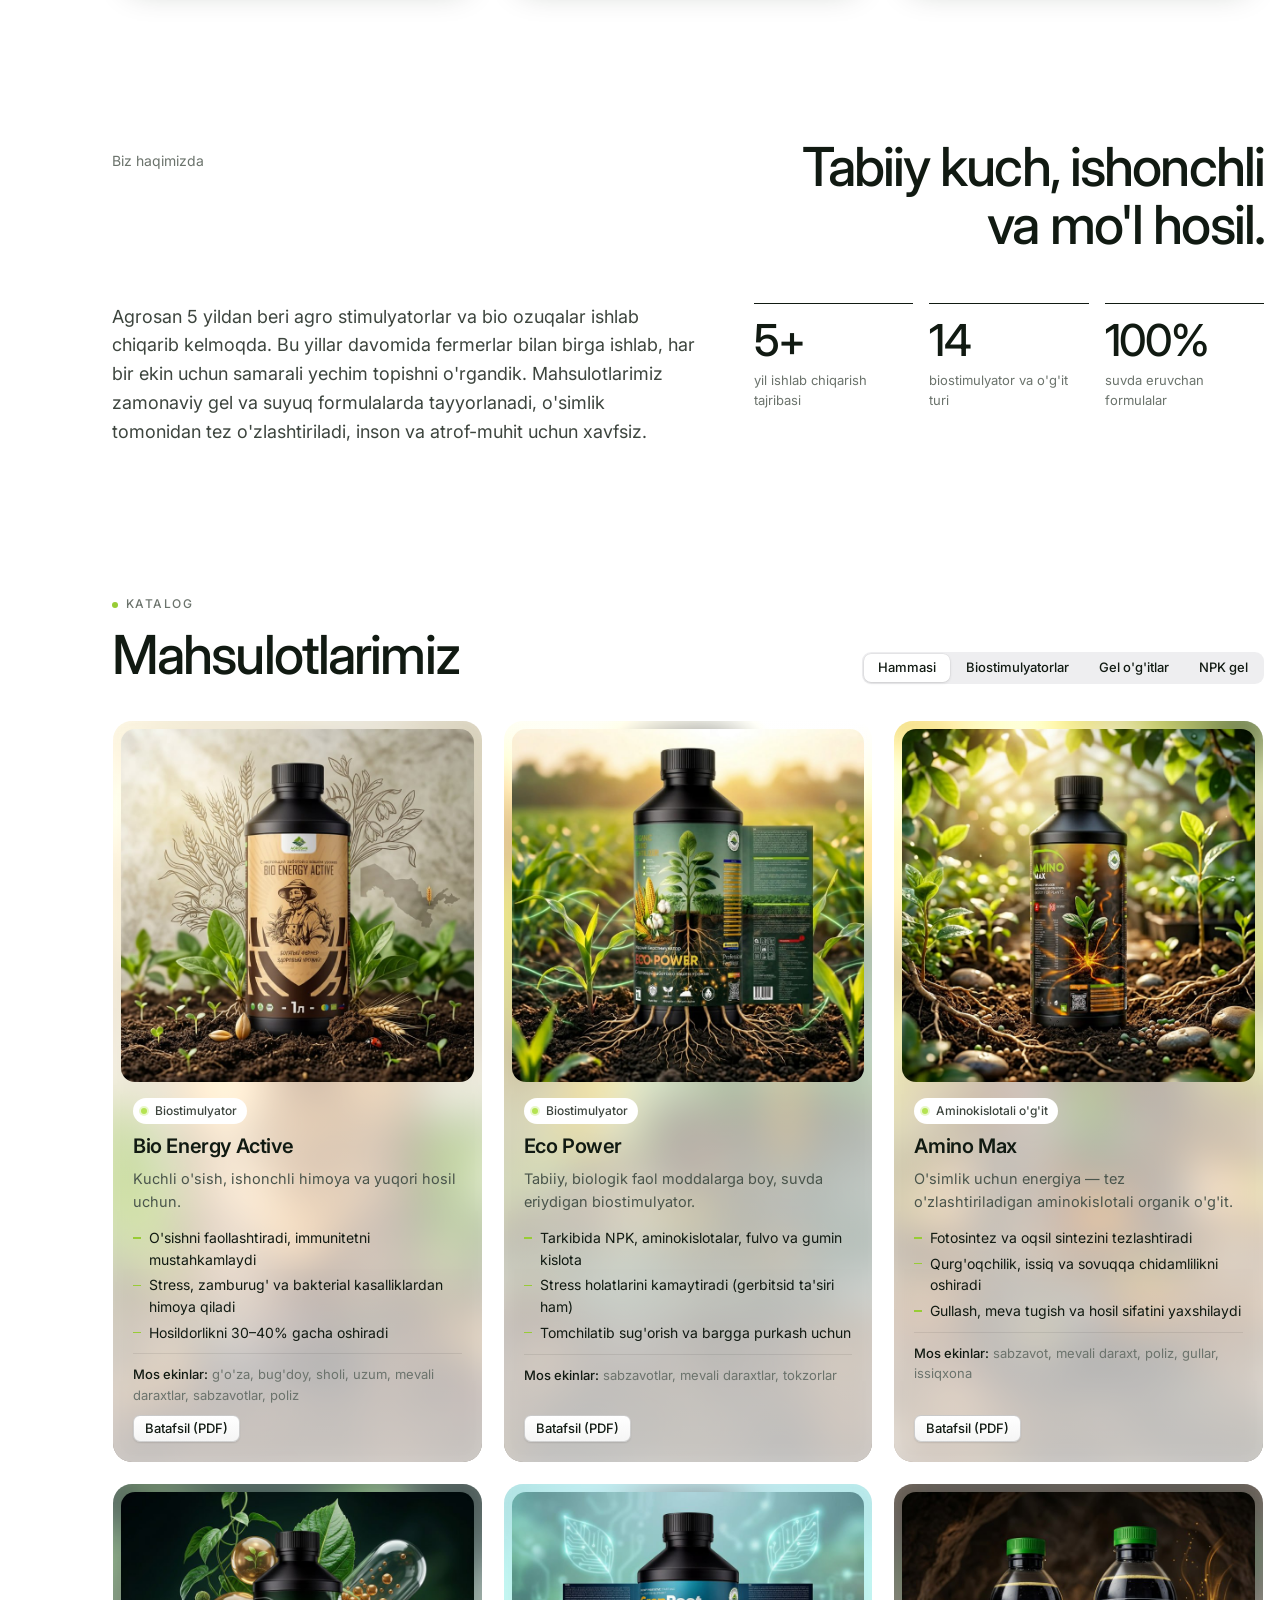
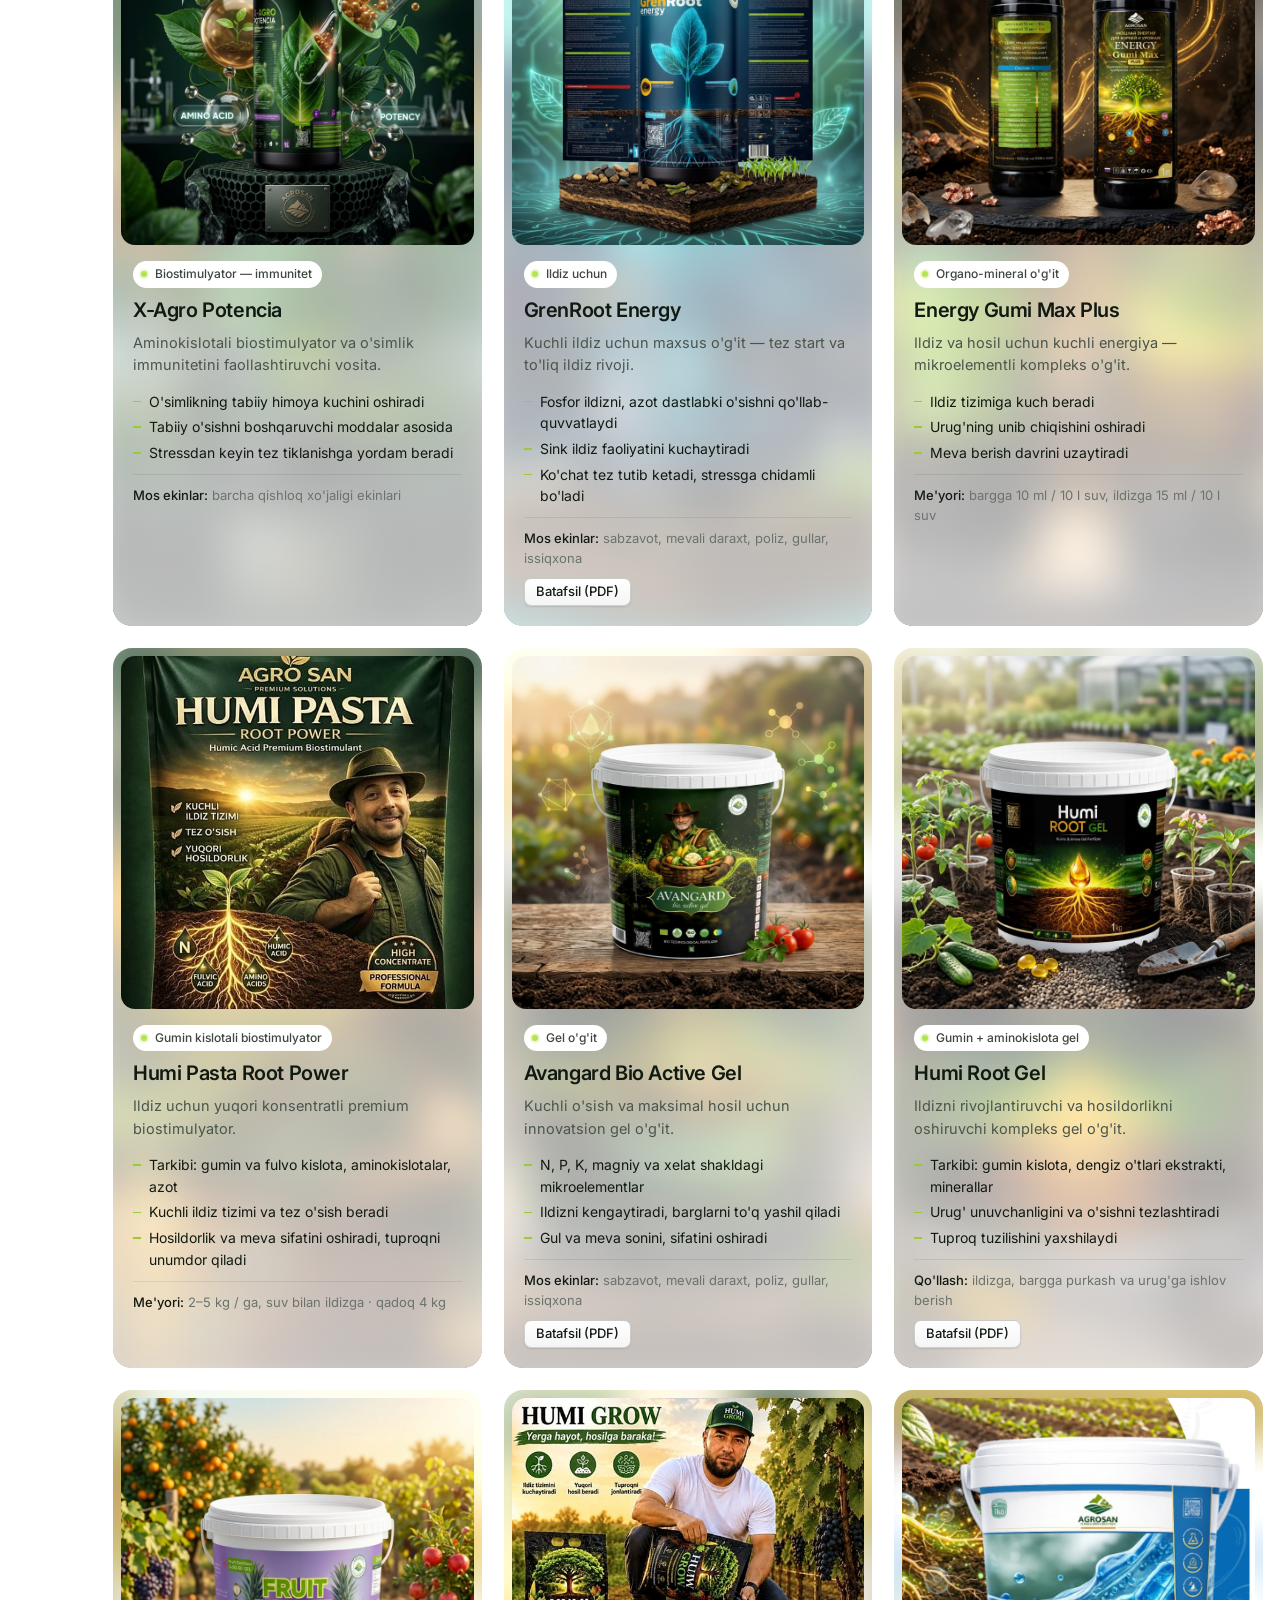
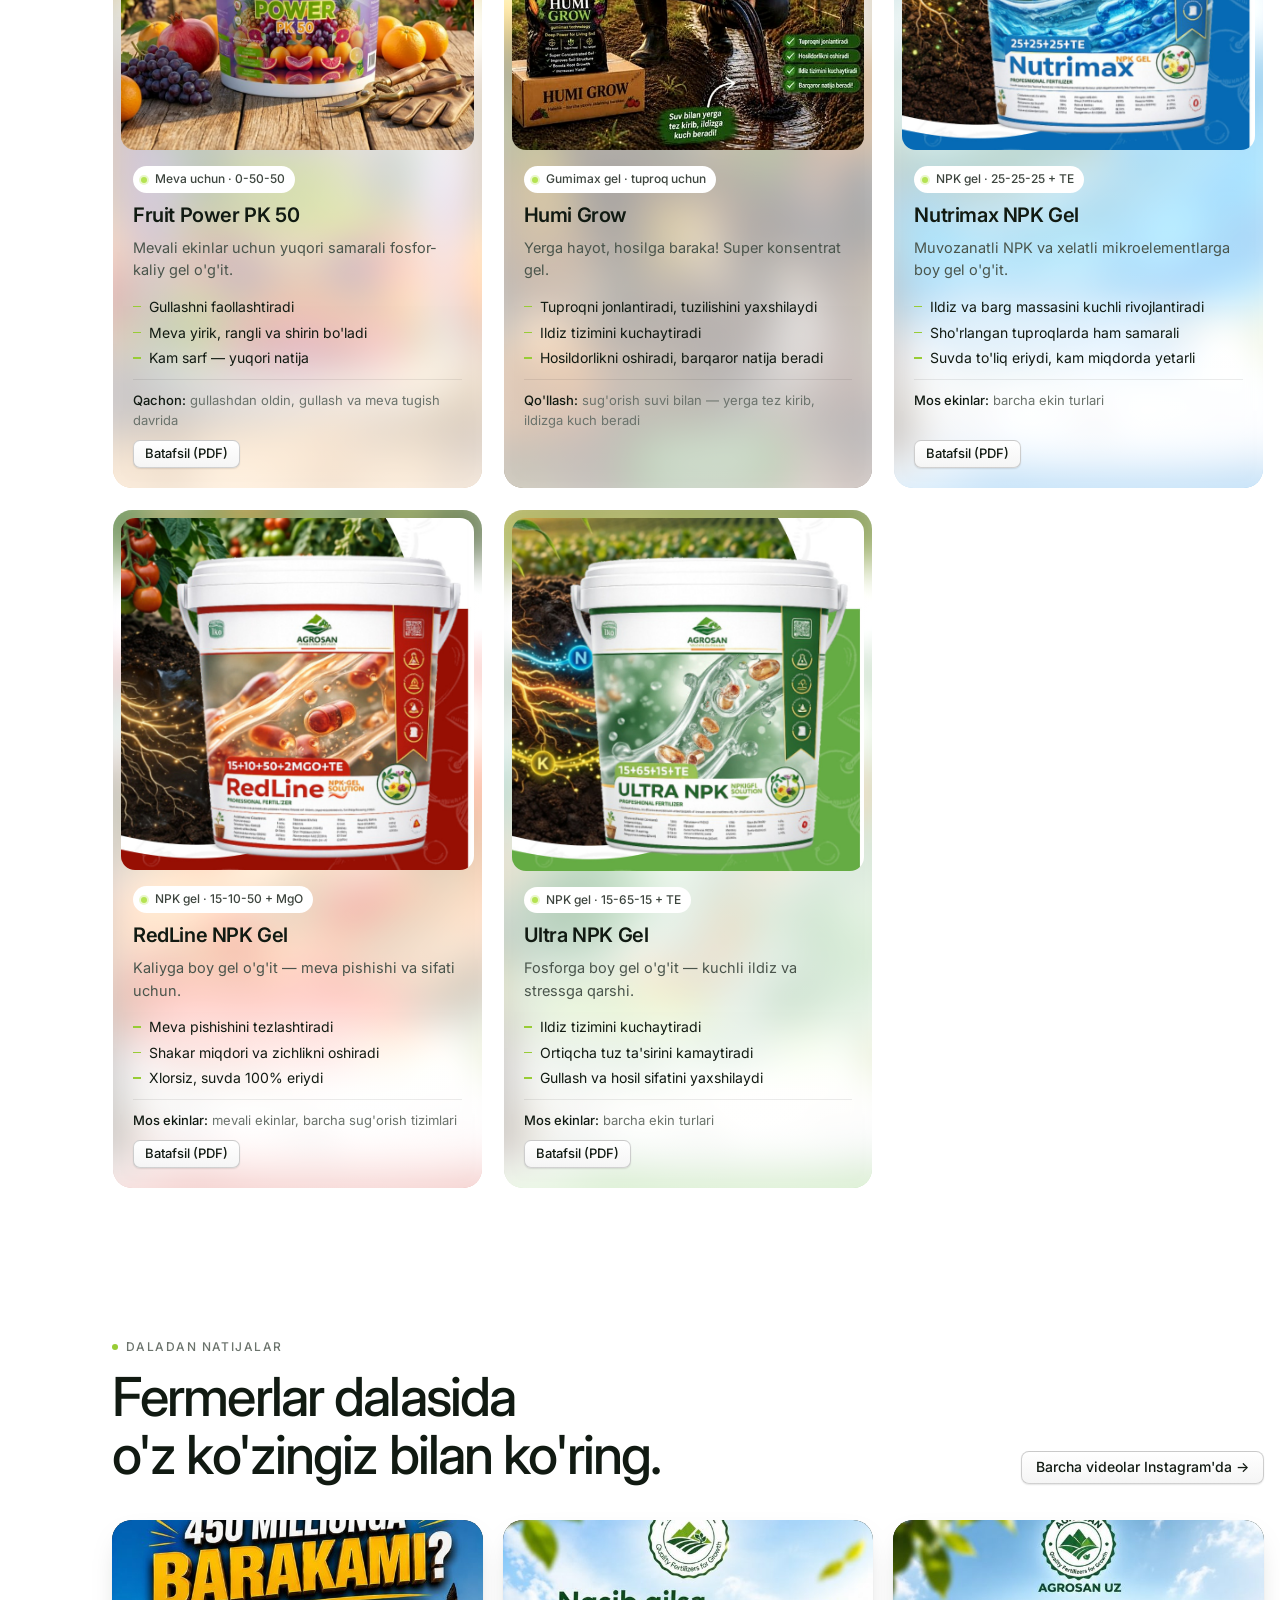
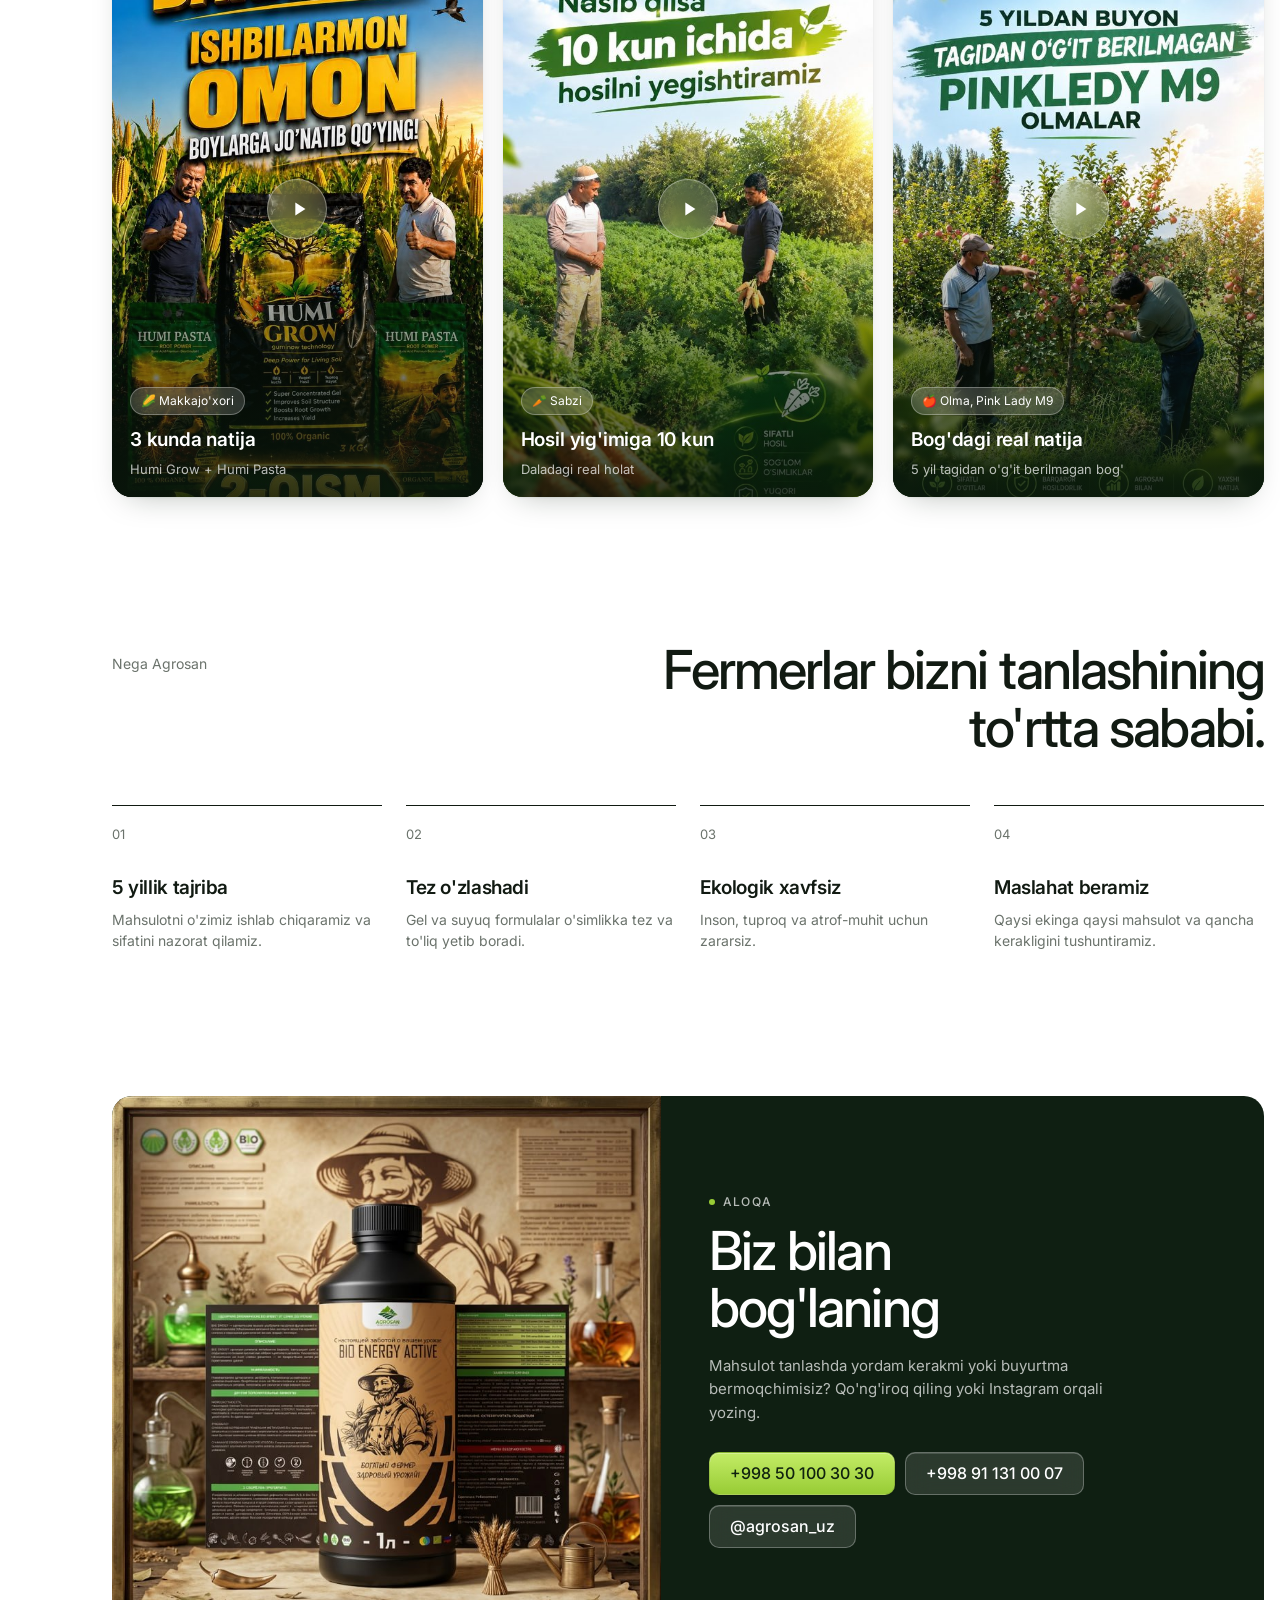
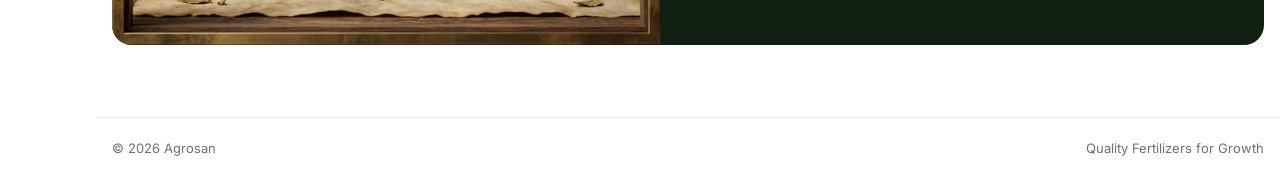
==== commit 0140d08c: "Hero: sarlavha olib tashlandi, tiniq emblema, sekin animatsiyalar Co-Authored-By: Claude Opus 5.5 <n" ====
--- a/index.html
+++ b/index.html
@@ -7,7 +7,7 @@
 <meta name="description" content="Agrosan — agro stimulyatorlar va bio ozuqalar ishlab chiqaruvchi. 5 yillik tajriba.">
 <link rel="icon" href="rasmlar/logo.jpg">
 <link rel="preconnect" href="https://fonts.googleapis.com">
-<link href="https://fonts.googleapis.com/css2?family=Inter:wght@400;500;600;700&family=Playfair+Display:ital,wght@0,700;1,700&display=swap" rel="stylesheet">
+<link href="https://fonts.googleapis.com/css2?family=Inter:wght@400;500;600;700&display=swap" rel="stylesheet">
 <link rel="stylesheet" href="css/style.css">
 </head>
 <body>
@@ -50,19 +50,23 @@
     <div class="wrap">
       <div class="hero-card">
 
-        <!-- 1-qator: sarlavha va mahsulotlar aylanasi -->
+        <div class="hero-emblem" aria-hidden="true"></div>
+
+        <!-- 1-qator: sarlavha (faqat qidiruv va ekran o'quvchilar uchun) va mahsulotlar aylanasi -->
         <h1 class="hero-h1">Agrosan —<br><em>bir qadam oldinda.</em></h1>
 
         <div class="orbit" aria-hidden="true">
-          <span class="ring"></span>
           <img class="orbit-center" src="rasmlar/logo.jpg" alt="">
-          <img class="o o1" src="rasmlar/photo_2026-10-24_19-23-31.jpg" alt="">
-          <img class="o o2" src="rasmlar/photo_2026-10-24_19-22-48.jpg" alt="">
-          <img class="o o3" src="rasmlar/photo_2026-10-24_19-22-54.jpg" alt="">
-          <img class="o o4" src="rasmlar/photo_2026-10-24_19-23-24.jpg" alt="">
-          <img class="o o5" src="rasmlar/photo_2026-10-24_19-23-17.jpg" alt="">
-          <img class="o o6" src="rasmlar/photo_2026-10-24_19-22-58.jpg" alt="">
-          <span class="spark s1"></span><span class="spark s2"></span><span class="spark s3"></span><span class="spark s4"></span>
+          <div class="orbit-spin">
+            <span class="ring"></span>
+            <img class="o o1" src="rasmlar/photo_2026-10-24_19-23-31.jpg" alt="">
+            <img class="o o2" src="rasmlar/photo_2026-10-24_19-22-48.jpg" alt="">
+            <img class="o o3" src="rasmlar/photo_2026-10-24_19-22-54.jpg" alt="">
+            <img class="o o4" src="rasmlar/photo_2026-10-24_19-23-24.jpg" alt="">
+            <img class="o o5" src="rasmlar/photo_2026-10-24_19-23-17.jpg" alt="">
+            <img class="o o6" src="rasmlar/photo_2026-10-24_19-22-58.jpg" alt="">
+            <span class="spark s1"></span><span class="spark s2"></span><span class="spark s3"></span><span class="spark s4"></span>
+          </div>
         </div>
 
         <!-- 2-qator: chap ustun -->
@@ -89,8 +93,8 @@
                   <stop offset="1" stop-color="#b5e352" stop-opacity="0"/>
                 </linearGradient>
               </defs>
-              <path d="M0 70 C30 66 45 58 70 56 S110 40 130 42 S165 20 200 6 V80 H0Z" fill="url(#fill)"/>
-              <path d="M0 70 C30 66 45 58 70 56 S110 40 130 42 S165 20 200 6" fill="none" stroke="#b5e352" stroke-width="2.5"/>
+              <path class="chart-area" d="M0 70 C30 66 45 58 70 56 S110 40 130 42 S165 20 200 6 V80 H0Z" fill="url(#fill)"/>
+              <path class="chart-line" pathLength="1" d="M0 70 C30 66 45 58 70 56 S110 40 130 42 S165 20 200 6" fill="none" stroke="#b5e352" stroke-width="2.5"/>
             </svg>
             <div class="chart-x"><span>Ekish</span><span>O'sish</span><span>Gullash</span><span>Hosil</span></div>
           </div>
--- a/css/style.css
+++ b/css/style.css
@@ -178,7 +178,7 @@
 .hero-card::before,
 .hero-card::after { content: ""; position: absolute; pointer-events: none; }
 .hero-card::before {
-  inset: -40px; z-index: -2;
+  inset: -10px -40px -70px; z-index: -3;
   background: url("../rasmlar/photo_2026-10-24_19-23-34.jpg") center / cover no-repeat;
   filter: blur(4px) saturate(1.15);
 }
@@ -186,22 +186,23 @@
   inset: 0; z-index: -1;
   background: linear-gradient(160deg, rgba(10, 24, 12, 0.38) 0%, rgba(10, 24, 12, 0.48) 100%);
 }
-/* Sarlavha: chiroyli serif shrift, harflar ichi shaffof shisha */
+/* Fondagi emblema: faqat shu joyda rasm xiralashmagan (niqob fon rasmi bilan bir xil o'lchamda) */
+.hero-emblem {
+  position: absolute; inset: -10px -40px -70px; z-index: -2; pointer-events: none;
+  background: url("../rasmlar/photo_2026-10-24_19-23-34.jpg") center / cover no-repeat;
+  filter: saturate(1.15);
+  -webkit-mask: url("../rasmlar/hero-emblem-mask.png") center / cover no-repeat;
+  mask: url("../rasmlar/hero-emblem-mask.png") center / cover no-repeat;
+}
+/* Sarlavha ko'rinmaydi, lekin qidiruv va ekran o'quvchilar uchun qoladi */
 .hero-h1 {
-  grid-area: title; align-self: center;
-  font-family: "Playfair Display", Georgia, serif;
-  font-size: clamp(38px, 4.8vw, 68px);
-  font-weight: 700; line-height: 1.05; letter-spacing: -0.01em;
-  background: linear-gradient(180deg, rgba(255, 255, 255, 0.55) 0%, rgba(255, 255, 255, 0.15) 100%);
-  -webkit-background-clip: text; background-clip: text;
-  -webkit-text-fill-color: transparent; color: transparent;
-  -webkit-text-stroke: 1.5px rgba(255, 255, 255, 0.95);
-  filter: drop-shadow(0 4px 18px rgba(0, 0, 0, 0.35));
-}
-.hero-h1 em { font-style: italic; white-space: nowrap; }
-
-/* Mahsulotlar aylanasi */
+  position: absolute; width: 1px; height: 1px; margin: -1px; padding: 0;
+  overflow: hidden; clip-path: inset(50%); white-space: nowrap; border: 0;
+}
+
+/* Mahsulotlar aylanasi: sekin aylanadi, rasmlar doim to'g'ri turadi */
 .orbit { grid-area: orbit; position: relative; width: 240px; height: 240px; justify-self: end; }
+.orbit-spin { position: absolute; inset: 0; animation: orbit-aylanish 45s linear infinite; }
 .ring {
   position: absolute; inset: 28px; border-radius: 50%;
   border: 1px dashed rgba(255, 255, 255, 0.2);
@@ -211,7 +212,8 @@
 .o {
   width: 54px; height: 54px; margin: -27px; object-fit: cover;
   border: 2px solid rgba(255, 255, 255, 0.9);
-  transform: rotate(var(--a)) translate(92px) rotate(calc(-1 * var(--a)));
+  transform: rotate(var(--a)) translate(92px) rotate(calc(-1 * var(--a))) rotate(0deg);
+  animation: orbit-qarshi 45s linear infinite;
 }
 .o1 { --a: -90deg; } .o2 { --a: -30deg; } .o3 { --a: 30deg; }
 .o4 { --a: 90deg; }  .o5 { --a: 150deg; } .o6 { --a: 210deg; }
@@ -220,6 +222,11 @@
   transform: rotate(var(--a)) translate(62px);
 }
 .s1 { --a: -60deg; } .s2 { --a: 60deg; } .s3 { --a: 120deg; } .s4 { --a: 240deg; }
+.orbit:hover .orbit-spin, .orbit:hover .o { animation-play-state: paused; }
+@keyframes orbit-aylanish { to { transform: rotate(360deg); } }
+@keyframes orbit-qarshi {
+  to { transform: rotate(var(--a)) translate(92px) rotate(calc(-1 * var(--a))) rotate(-360deg); }
+}
 
 /* Chap ustun: tugma va hosildorlik kartochkasi */
 .hero-left { grid-area: left; display: flex; flex-direction: column; justify-content: space-between; align-items: flex-start; gap: 32px; }
@@ -239,10 +246,21 @@
 .stat-card-head { display: flex; justify-content: space-between; font-size: 12px; font-weight: 500; opacity: 0.8; }
 .stat-card b { display: block; margin: 6px 0 14px; font-size: 38px; font-weight: 600; letter-spacing: -0.03em; }
 .bars { display: flex; align-items: flex-end; gap: 7px; height: 64px; }
-.bars i { flex: 1; border-radius: 6px; background: linear-gradient(180deg, var(--lime) 0%, rgba(181, 227, 82, 0.35) 100%); }
+.bars i {
+  flex: 1; border-radius: 6px; background: linear-gradient(180deg, var(--lime) 0%, rgba(181, 227, 82, 0.35) 100%);
+  transform-origin: bottom; animation: ustun-osish 12s ease-in-out infinite backwards;
+}
 .bars i:nth-child(1) { height: 38%; } .bars i:nth-child(2) { height: 52%; } .bars i:nth-child(3) { height: 46%; }
 .bars i:nth-child(4) { height: 64%; } .bars i:nth-child(5) { height: 72%; } .bars i:nth-child(6) { height: 88%; }
 .bars i:nth-child(7) { height: 100%; }
+.bars i:nth-child(2) { animation-delay: 0.25s; } .bars i:nth-child(3) { animation-delay: 0.5s; }
+.bars i:nth-child(4) { animation-delay: 0.75s; } .bars i:nth-child(5) { animation-delay: 1s; }
+.bars i:nth-child(6) { animation-delay: 1.25s; } .bars i:nth-child(7) { animation-delay: 1.5s; }
+@keyframes ustun-osish {
+  0% { transform: scaleY(0.25); }
+  65%, 90% { transform: scaleY(1); }
+  100% { transform: scaleY(0.25); }
+}
 
 /* O'rtadagi rasm */
 .hero-photo { grid-area: photo; width: 100%; aspect-ratio: 3 / 4; object-fit: cover; border-radius: 16px; }
@@ -259,6 +277,24 @@
 }
 .chart-card > span { font-size: 13px; font-weight: 500; }
 .chart-card svg { display: block; width: 100%; height: 80px; margin: 12px 0 8px; }
+/* O'simlik o'sishi: chiziq chapdan o'ngga sekin chiziladi */
+.chart-line { stroke-dasharray: 1 1; animation: chiziq-osish 12s ease-in-out infinite; }
+.chart-area { animation: maydon-osish 12s ease-in-out infinite; }
+@keyframes chiziq-osish {
+  0% { stroke-dashoffset: 1; opacity: 1; }
+  65%, 90% { stroke-dashoffset: 0; opacity: 1; }
+  98% { stroke-dashoffset: 0; opacity: 0; }
+  100% { stroke-dashoffset: 1; opacity: 0; }
+}
+@keyframes maydon-osish {
+  0% { clip-path: inset(0 100% 0 0); opacity: 1; }
+  65%, 90% { clip-path: inset(0 0 0 0); opacity: 1; }
+  98% { clip-path: inset(0 0 0 0); opacity: 0; }
+  100% { clip-path: inset(0 100% 0 0); opacity: 0; }
+}
+@media (prefers-reduced-motion: reduce) {
+  .orbit-spin, .o, .bars i, .chart-line, .chart-area { animation: none; }
+}
 .chart-x { display: flex; justify-content: space-between; font-size: 10px; opacity: 0.6; }
 
 .dot {
@@ -459,6 +495,7 @@
       "title title"
       "orbit photo"
       "left  right";
+    grid-template-rows: 90px auto auto; /* tepada emblema uchun joy */
     padding: 40px 32px;
   }
   .orbit { justify-self: center; align-self: center; }
@@ -482,11 +519,11 @@
   .hero-card {
     grid-template-columns: 1fr;
     grid-template-areas: "title" "orbit" "left" "photo" "right";
+    grid-template-rows: 150px repeat(4, auto);
     row-gap: 28px;
     padding: 32px 20px 24px;
   }
   .stat-card, .chart-card { max-width: none; align-self: stretch; }
-  .hero-h1 em { white-space: normal; }
   .intro { margin-bottom: 28px; }
   .products, .why, .stats { grid-template-columns: 1fr; }
   .posts { grid-template-columns: 1fr; }
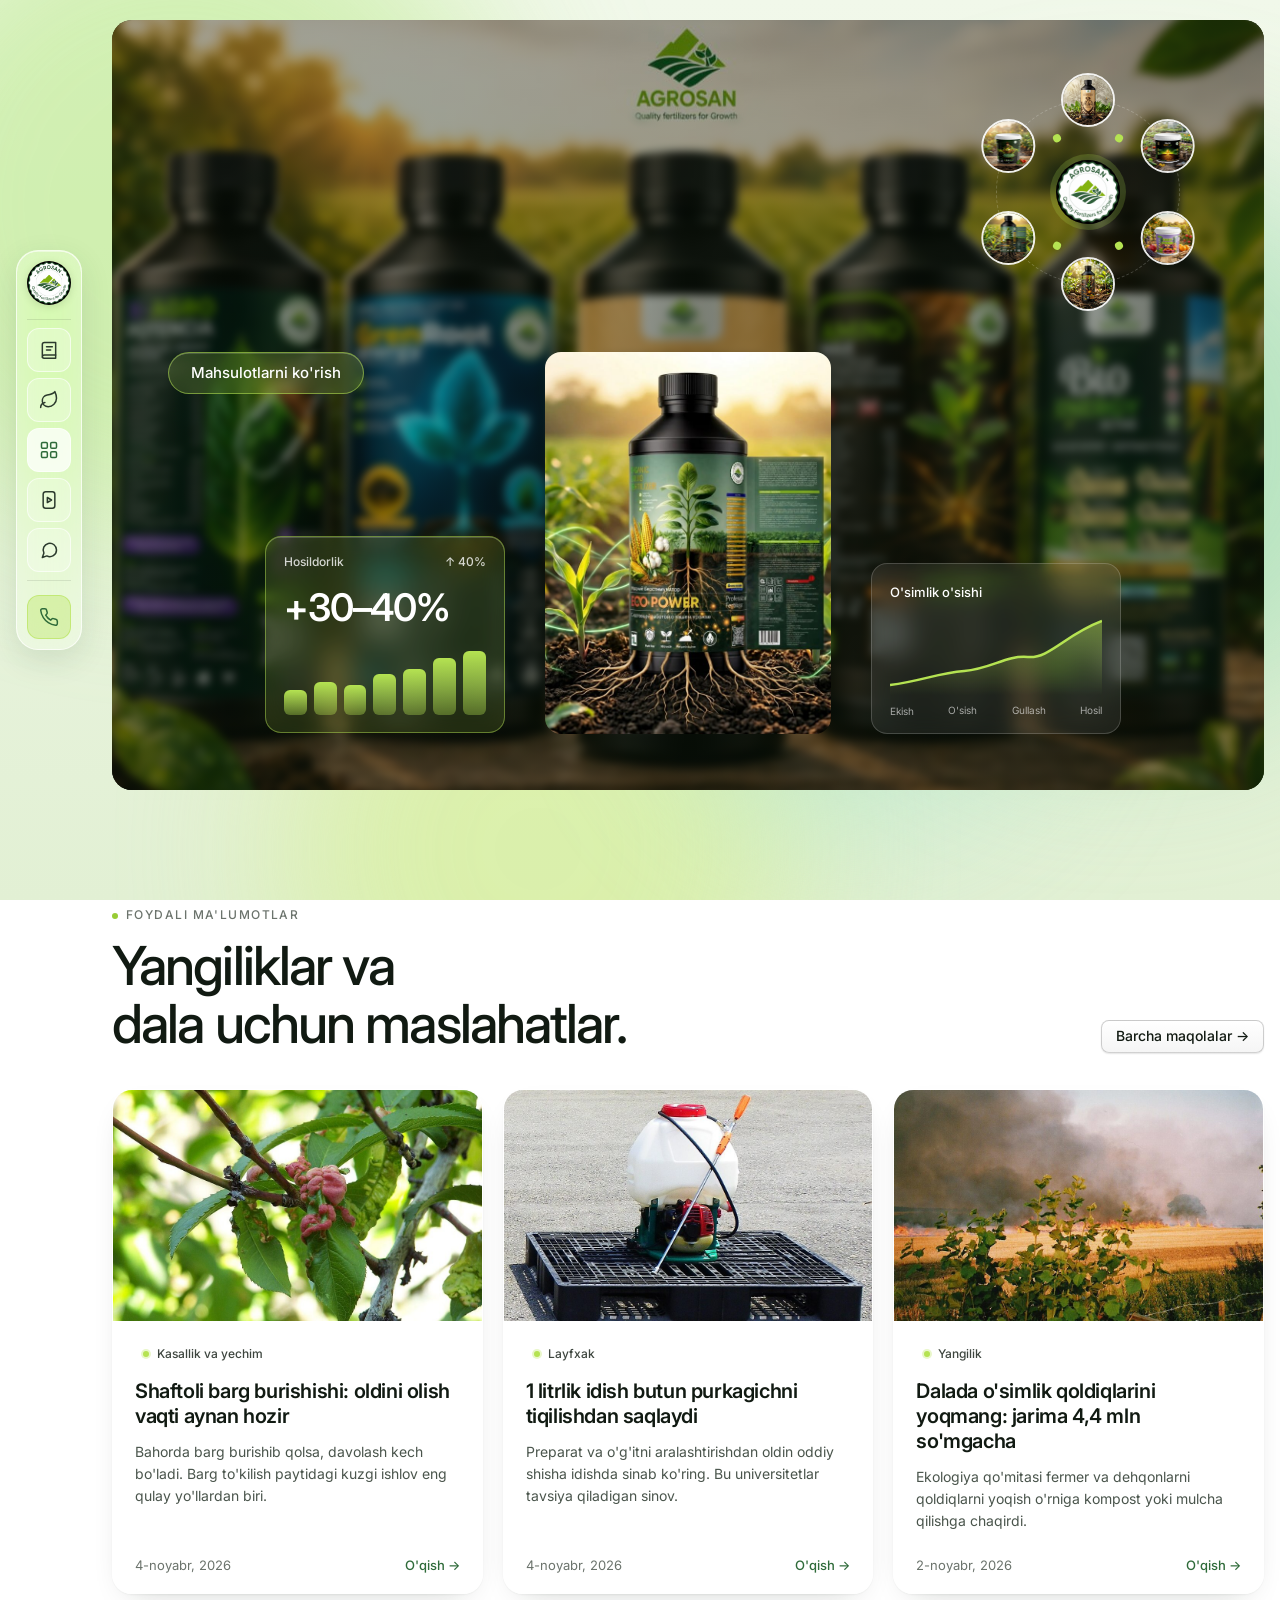
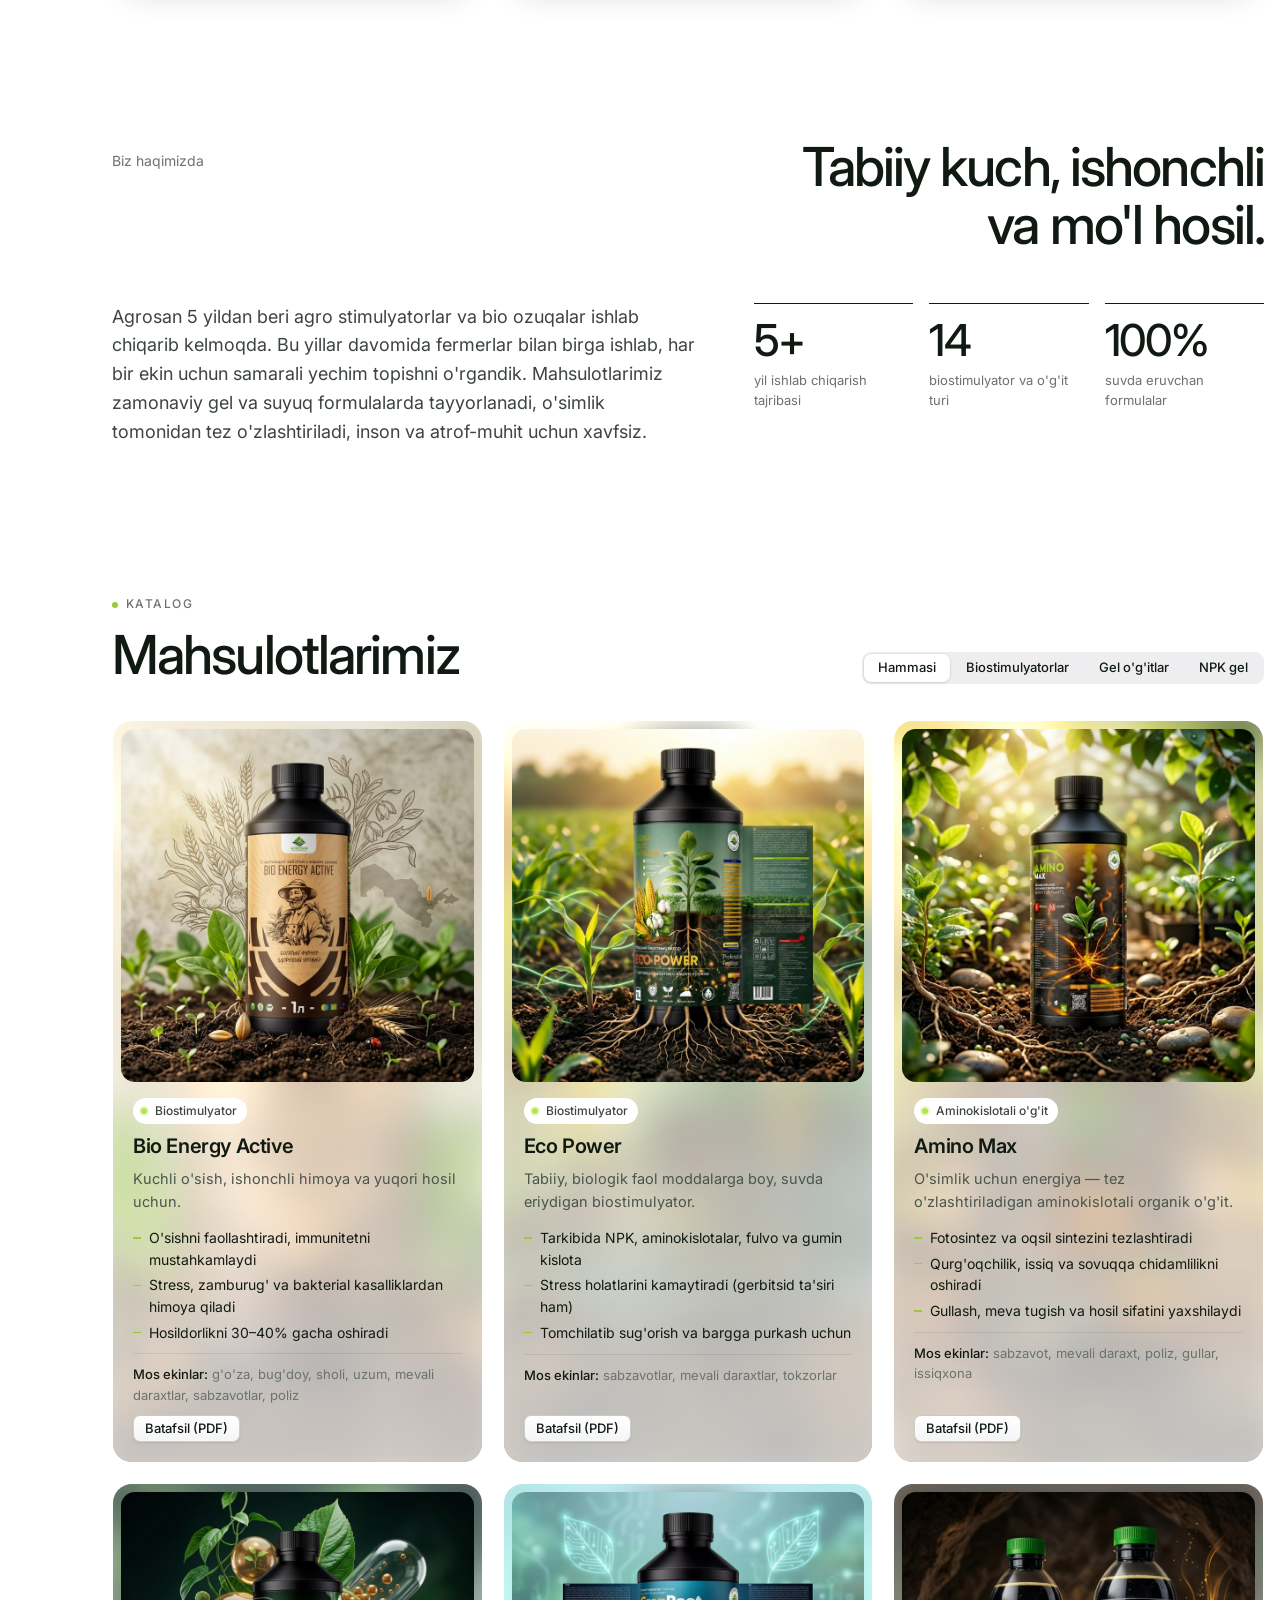
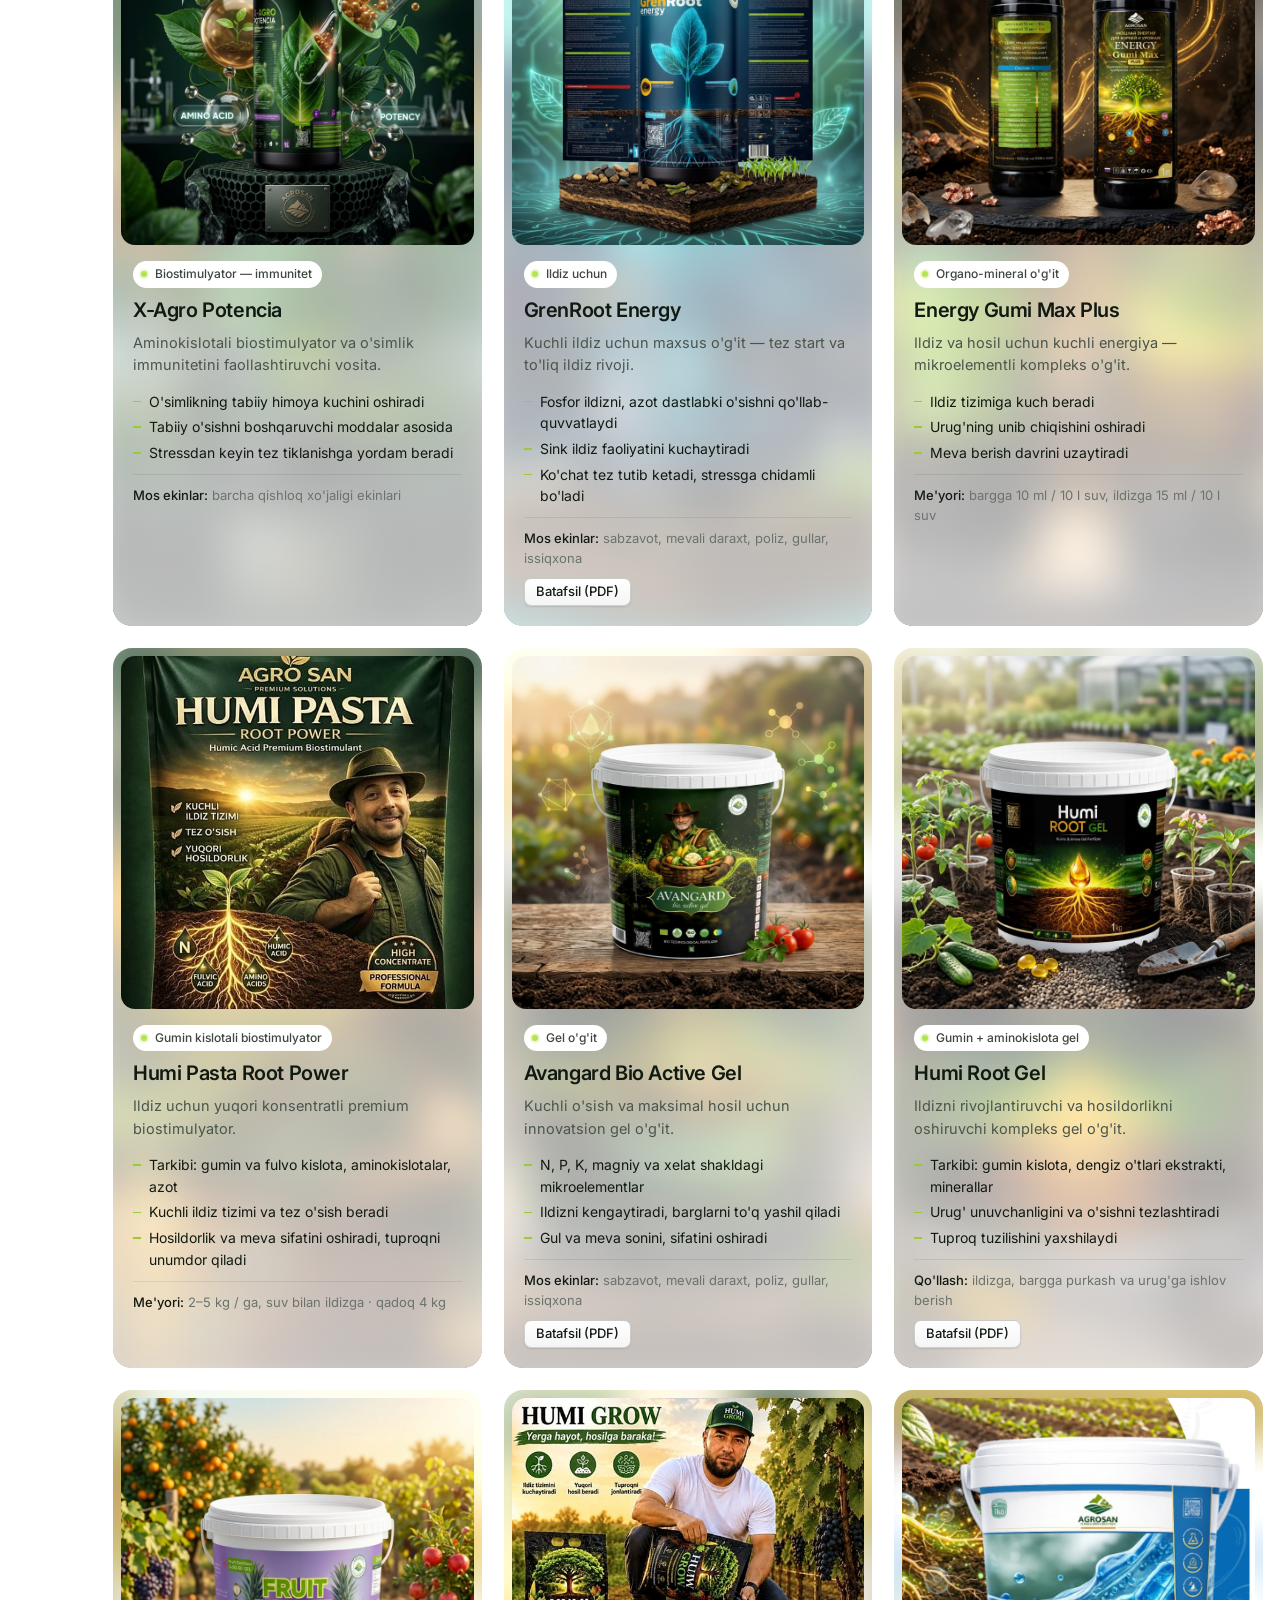
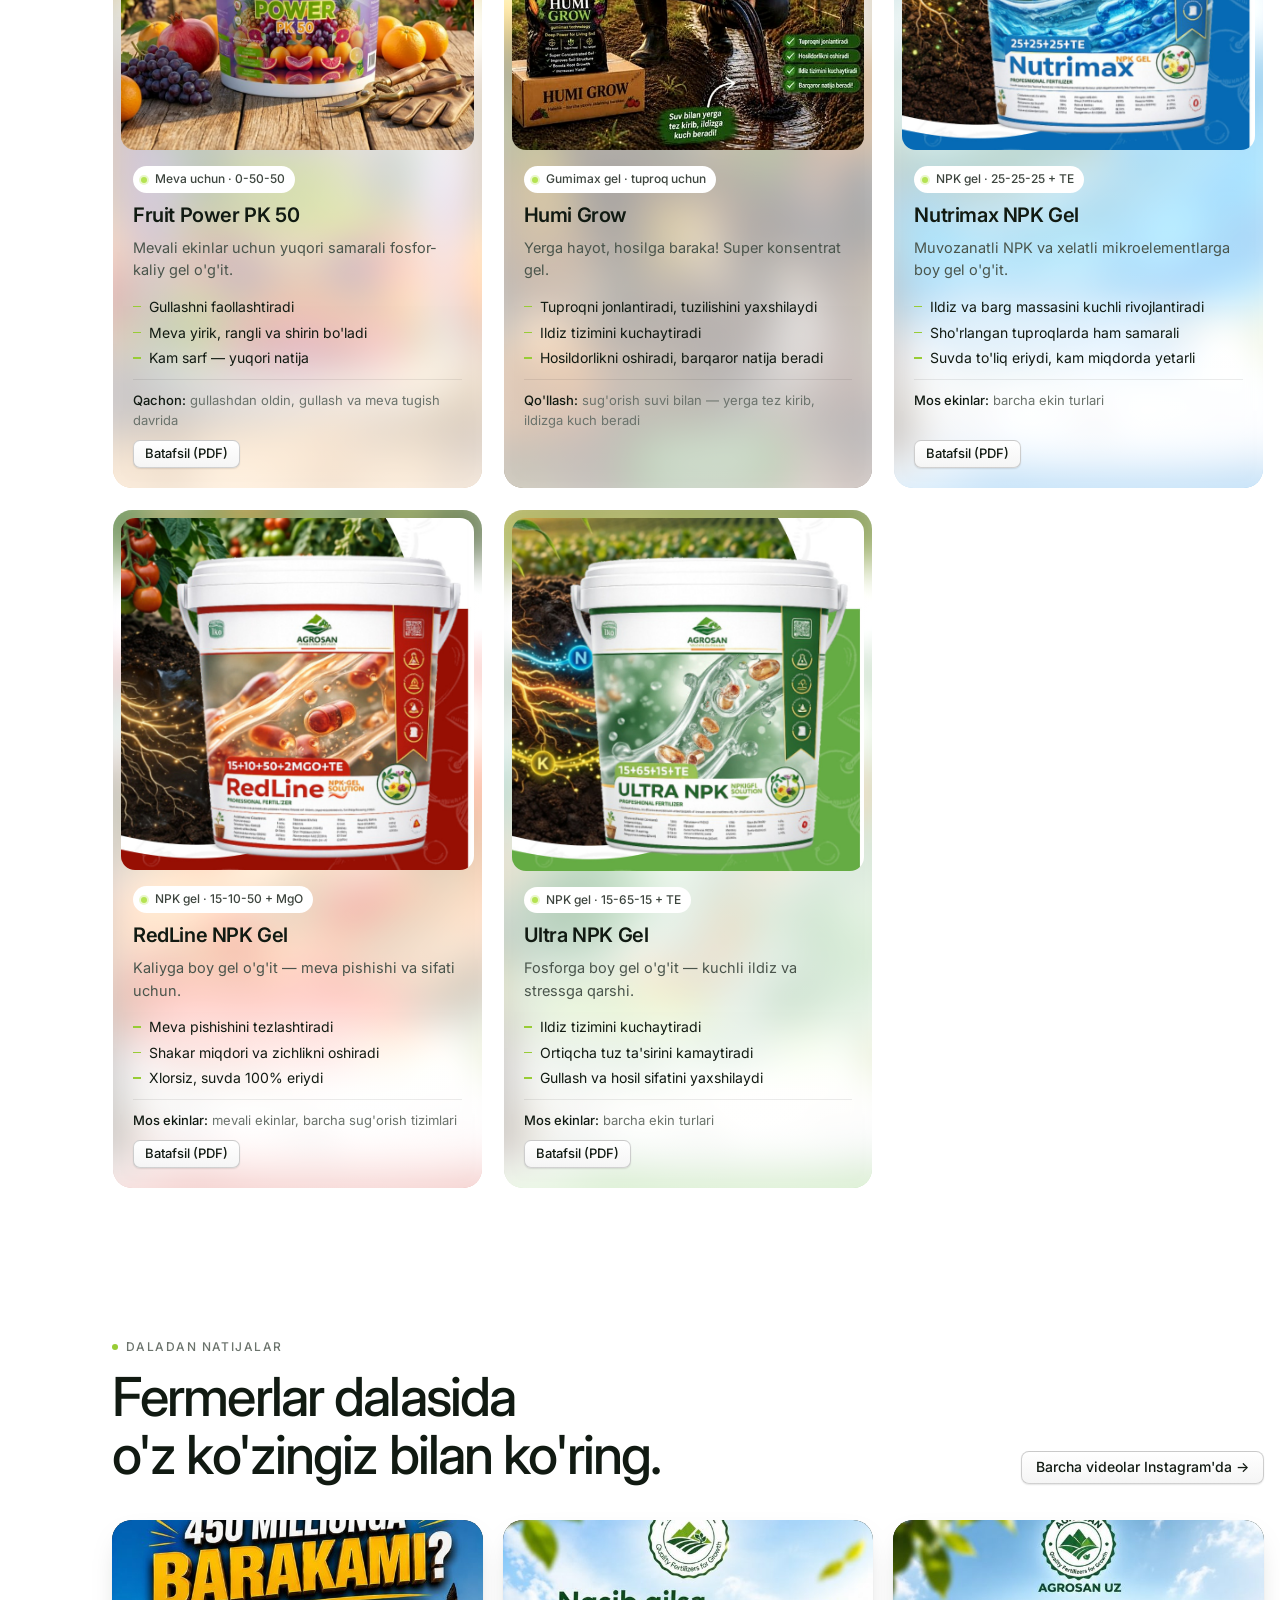
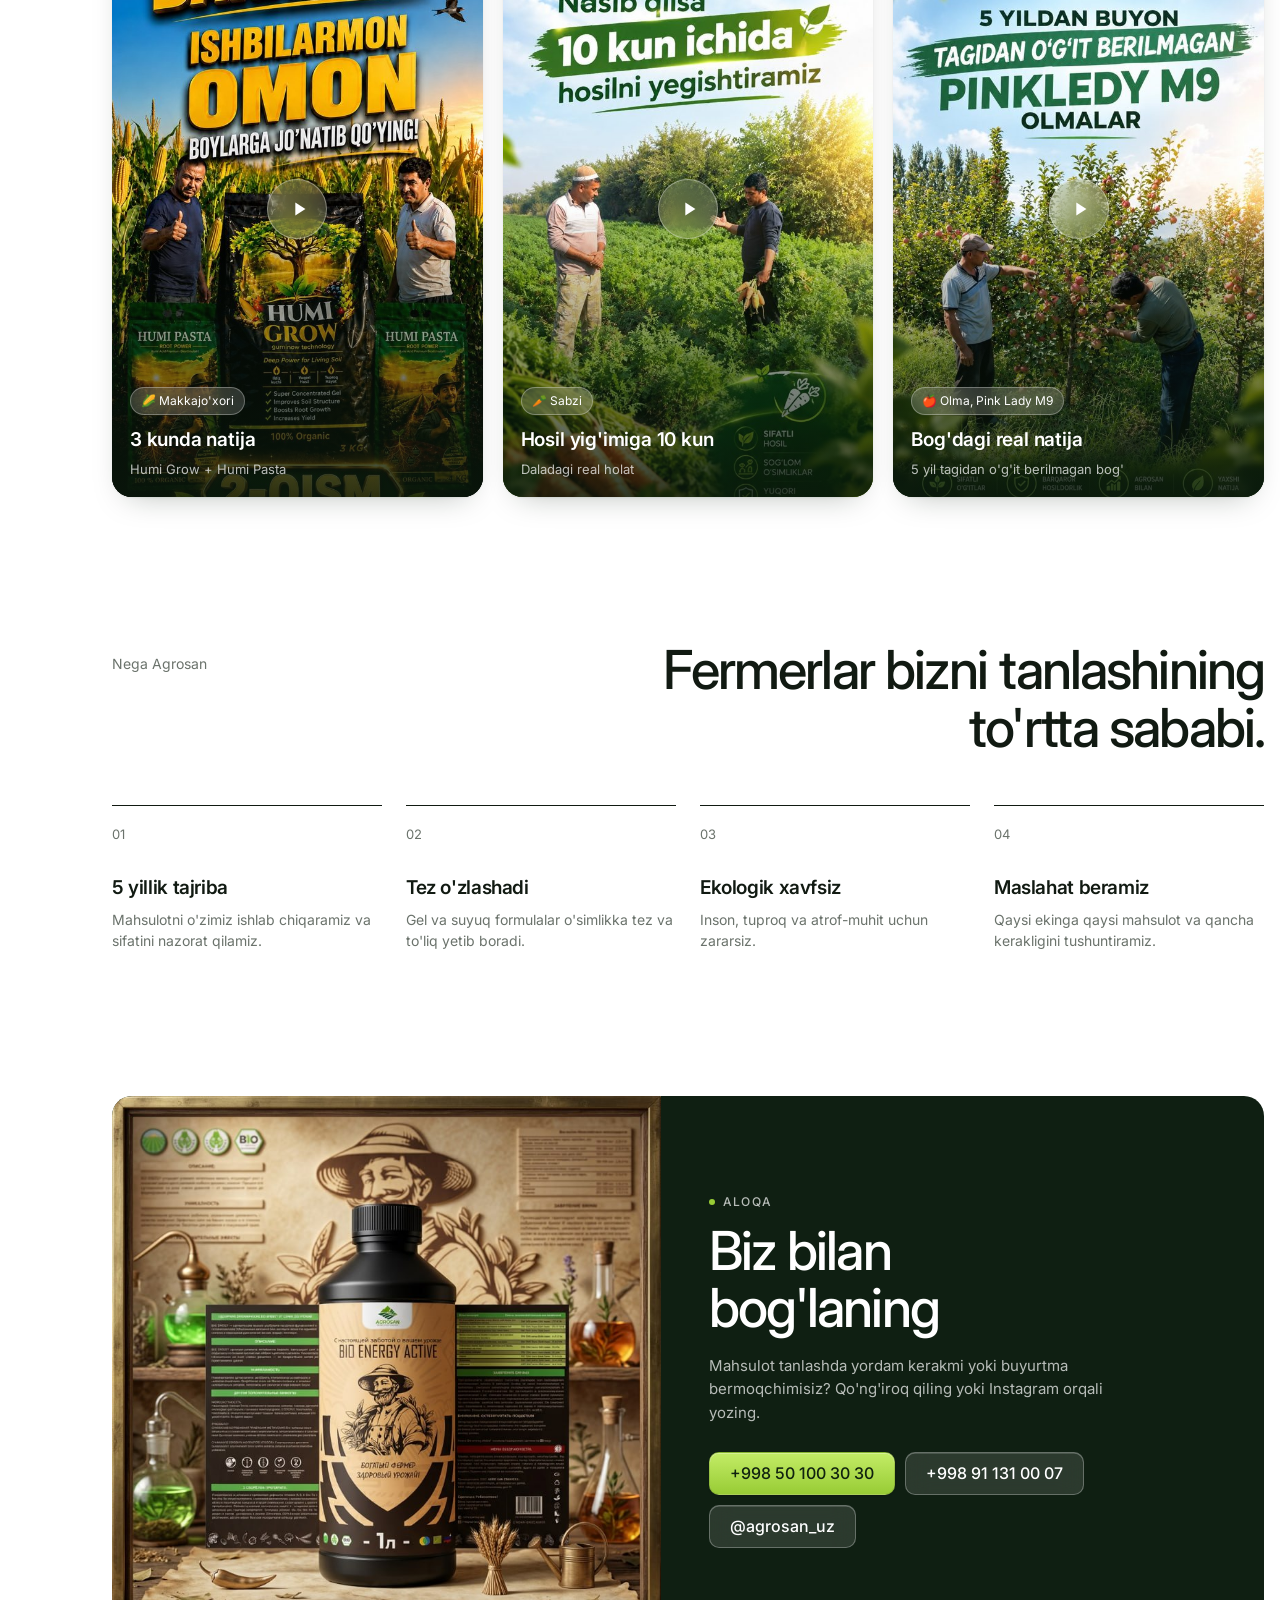
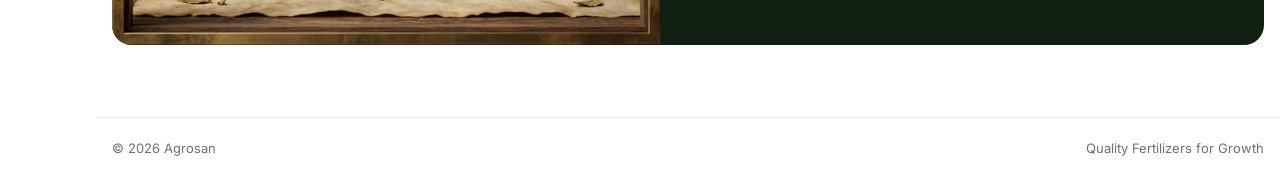
==== commit 77ab21b5: "Telefonda animatsiyalar: harakat sozlamasidan mustaqil, CSS/JS versiyalari Co-Authored-By: Claude Op" ====
--- a/index.html
+++ b/index.html
@@ -8,7 +8,7 @@
 <link rel="icon" href="rasmlar/logo.jpg">
 <link rel="preconnect" href="https://fonts.googleapis.com">
 <link href="https://fonts.googleapis.com/css2?family=Inter:wght@400;500;600;700&display=swap" rel="stylesheet">
-<link rel="stylesheet" href="css/style.css">
+<link rel="stylesheet" href="css/style.css?v=2">
 </head>
 <body>
 
@@ -463,7 +463,7 @@
   </div>
 </footer>
 
-<script src="js/script.js"></script>
-<script src="js/maqolalar.js"></script>
+<script src="js/script.js?v=2"></script>
+<script src="js/maqolalar.js?v=2"></script>
 </body>
 </html>
--- a/css/style.css
+++ b/css/style.css
@@ -291,9 +291,6 @@
   65%, 90% { clip-path: inset(0 0 0 0); opacity: 1; }
   98% { clip-path: inset(0 0 0 0); opacity: 0; }
   100% { clip-path: inset(0 100% 0 0); opacity: 0; }
-}
-@media (prefers-reduced-motion: reduce) {
-  .orbit-spin, .o, .bars i, .chart-line, .chart-area { animation: none; }
 }
 .chart-x { display: flex; justify-content: space-between; font-size: 10px; opacity: 0.6; }
 
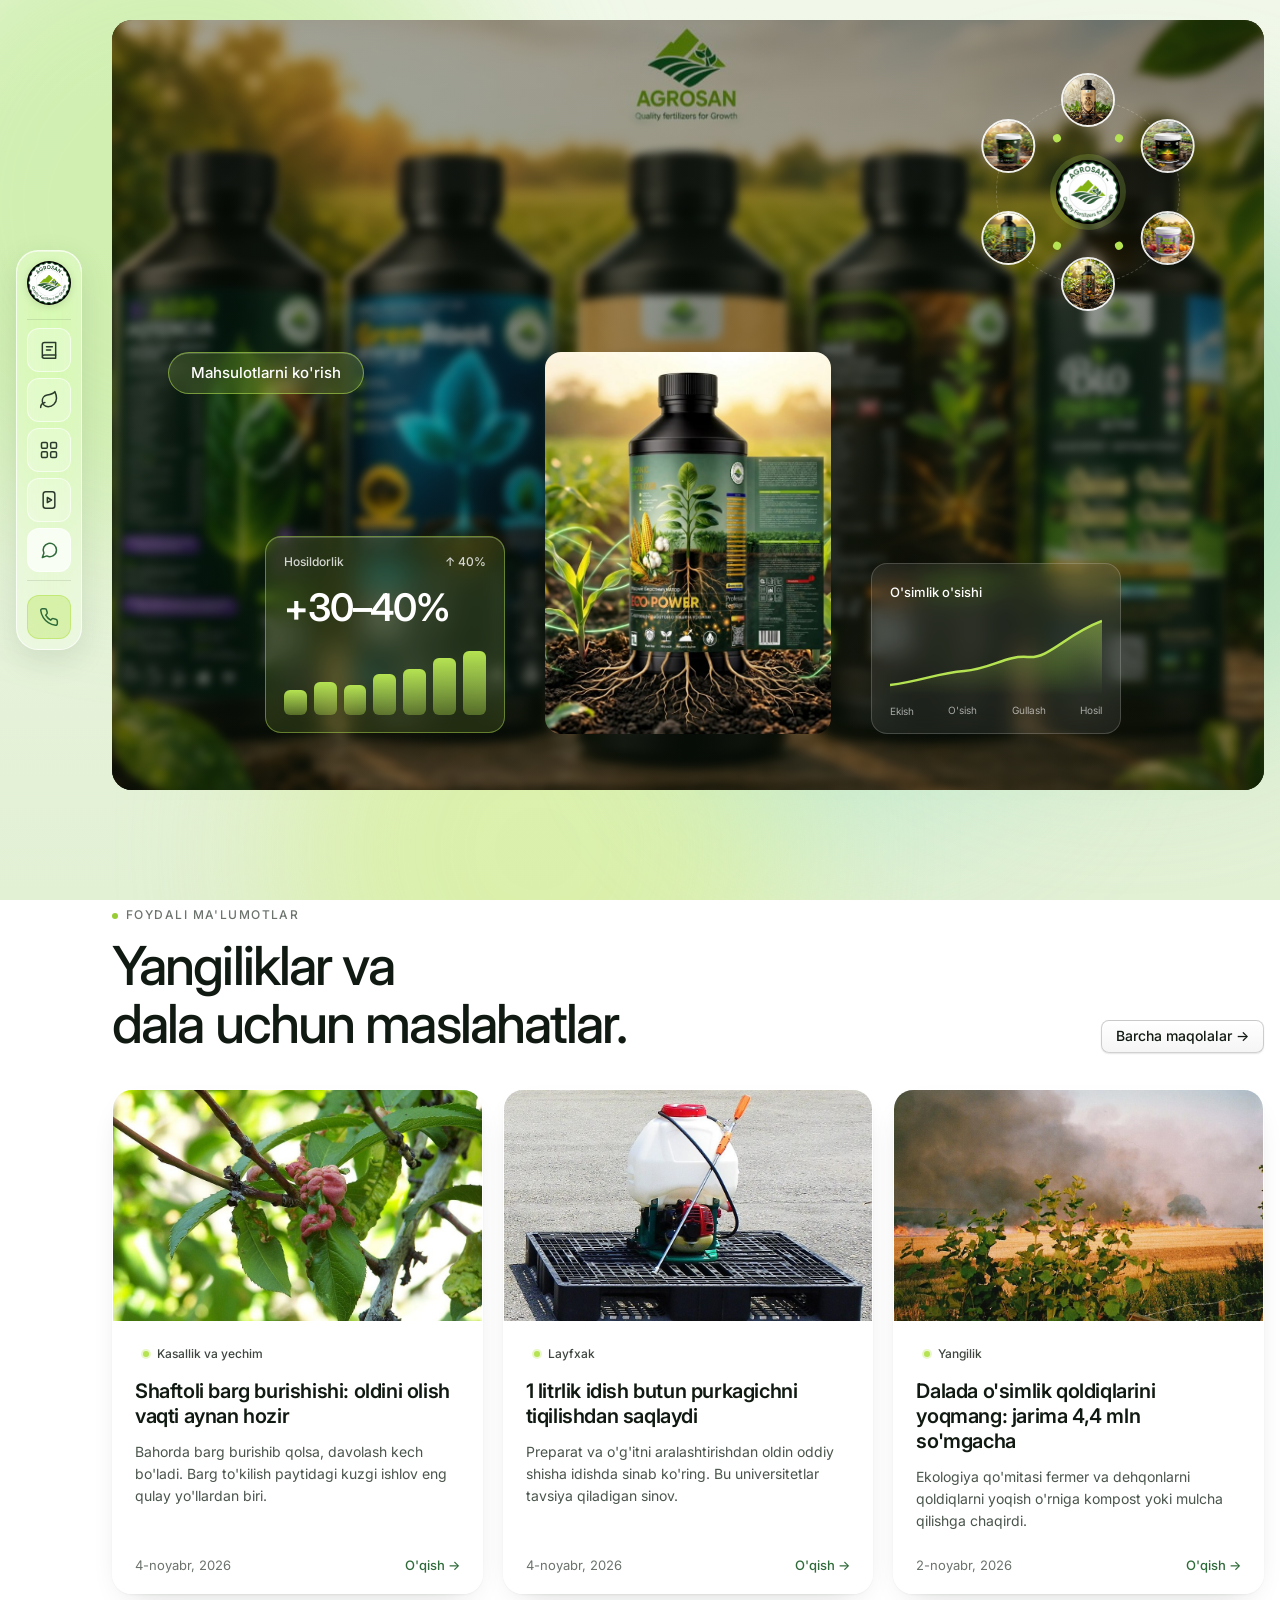
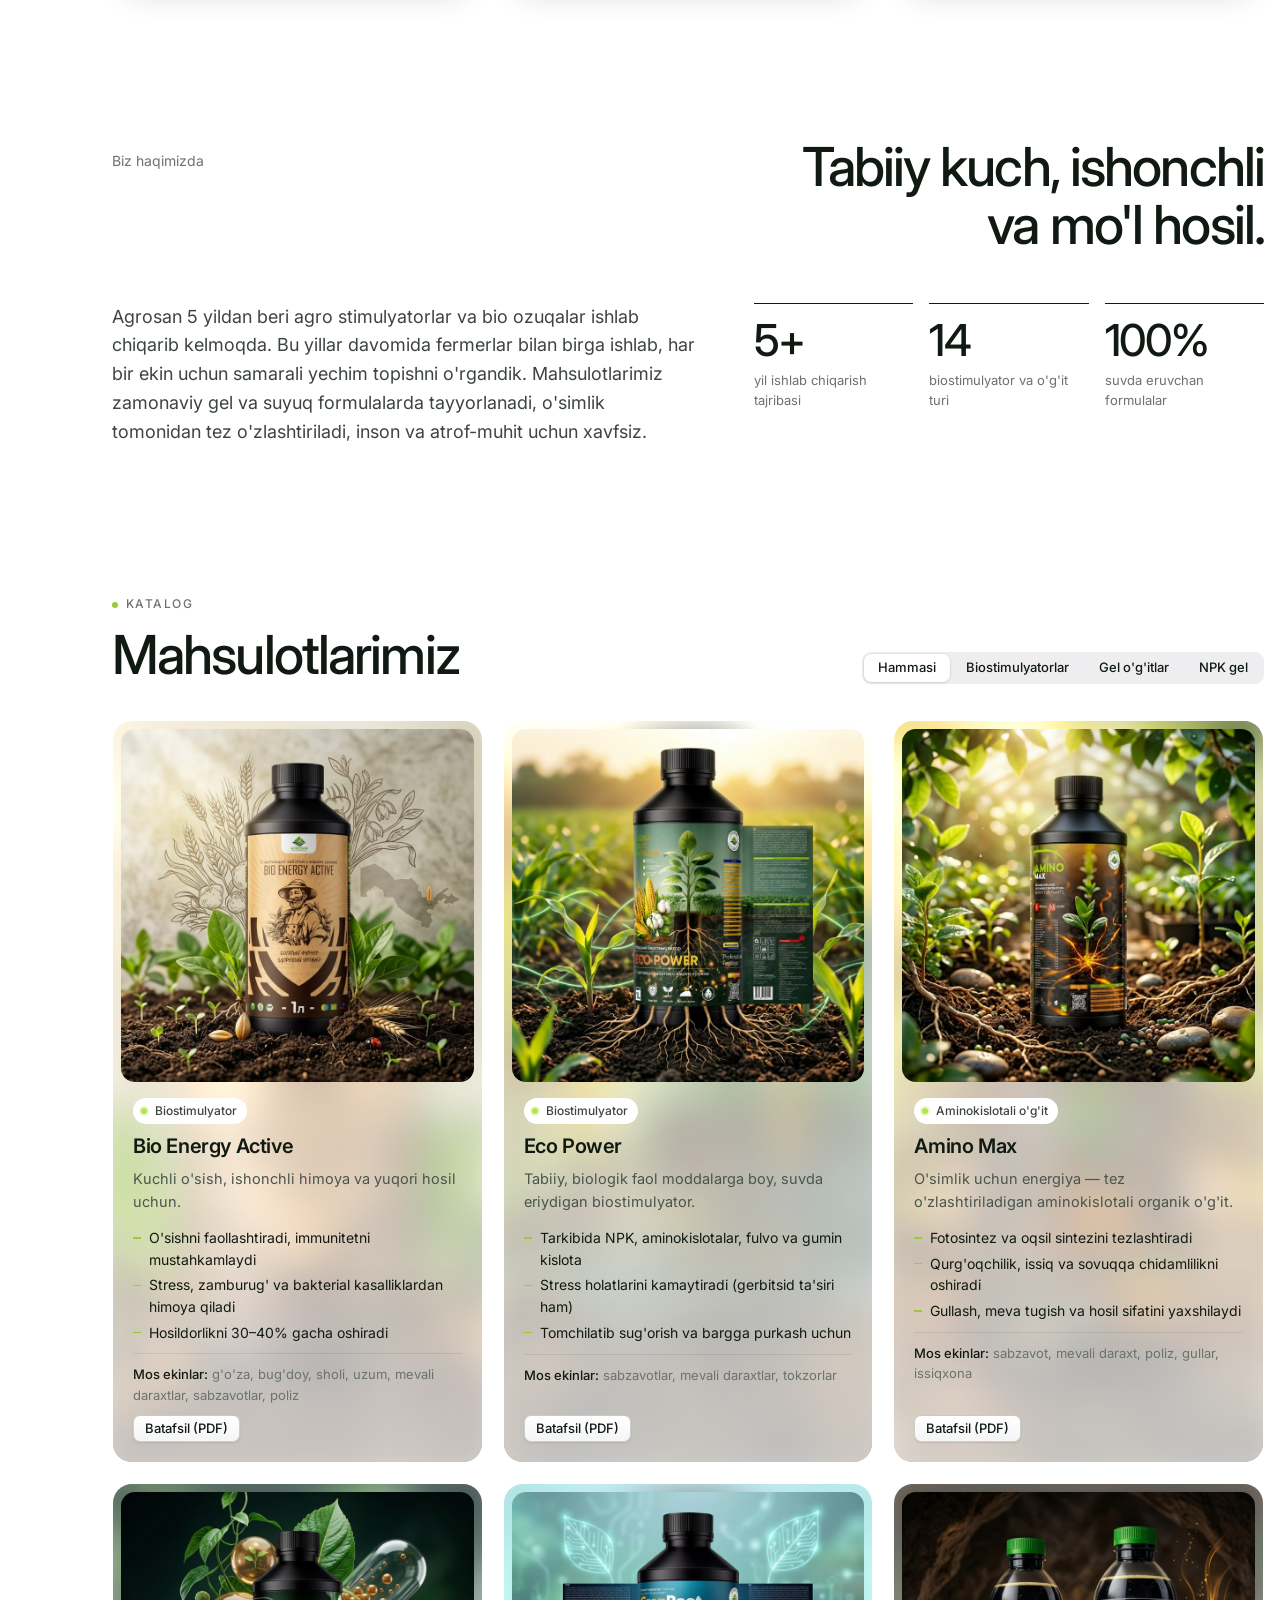
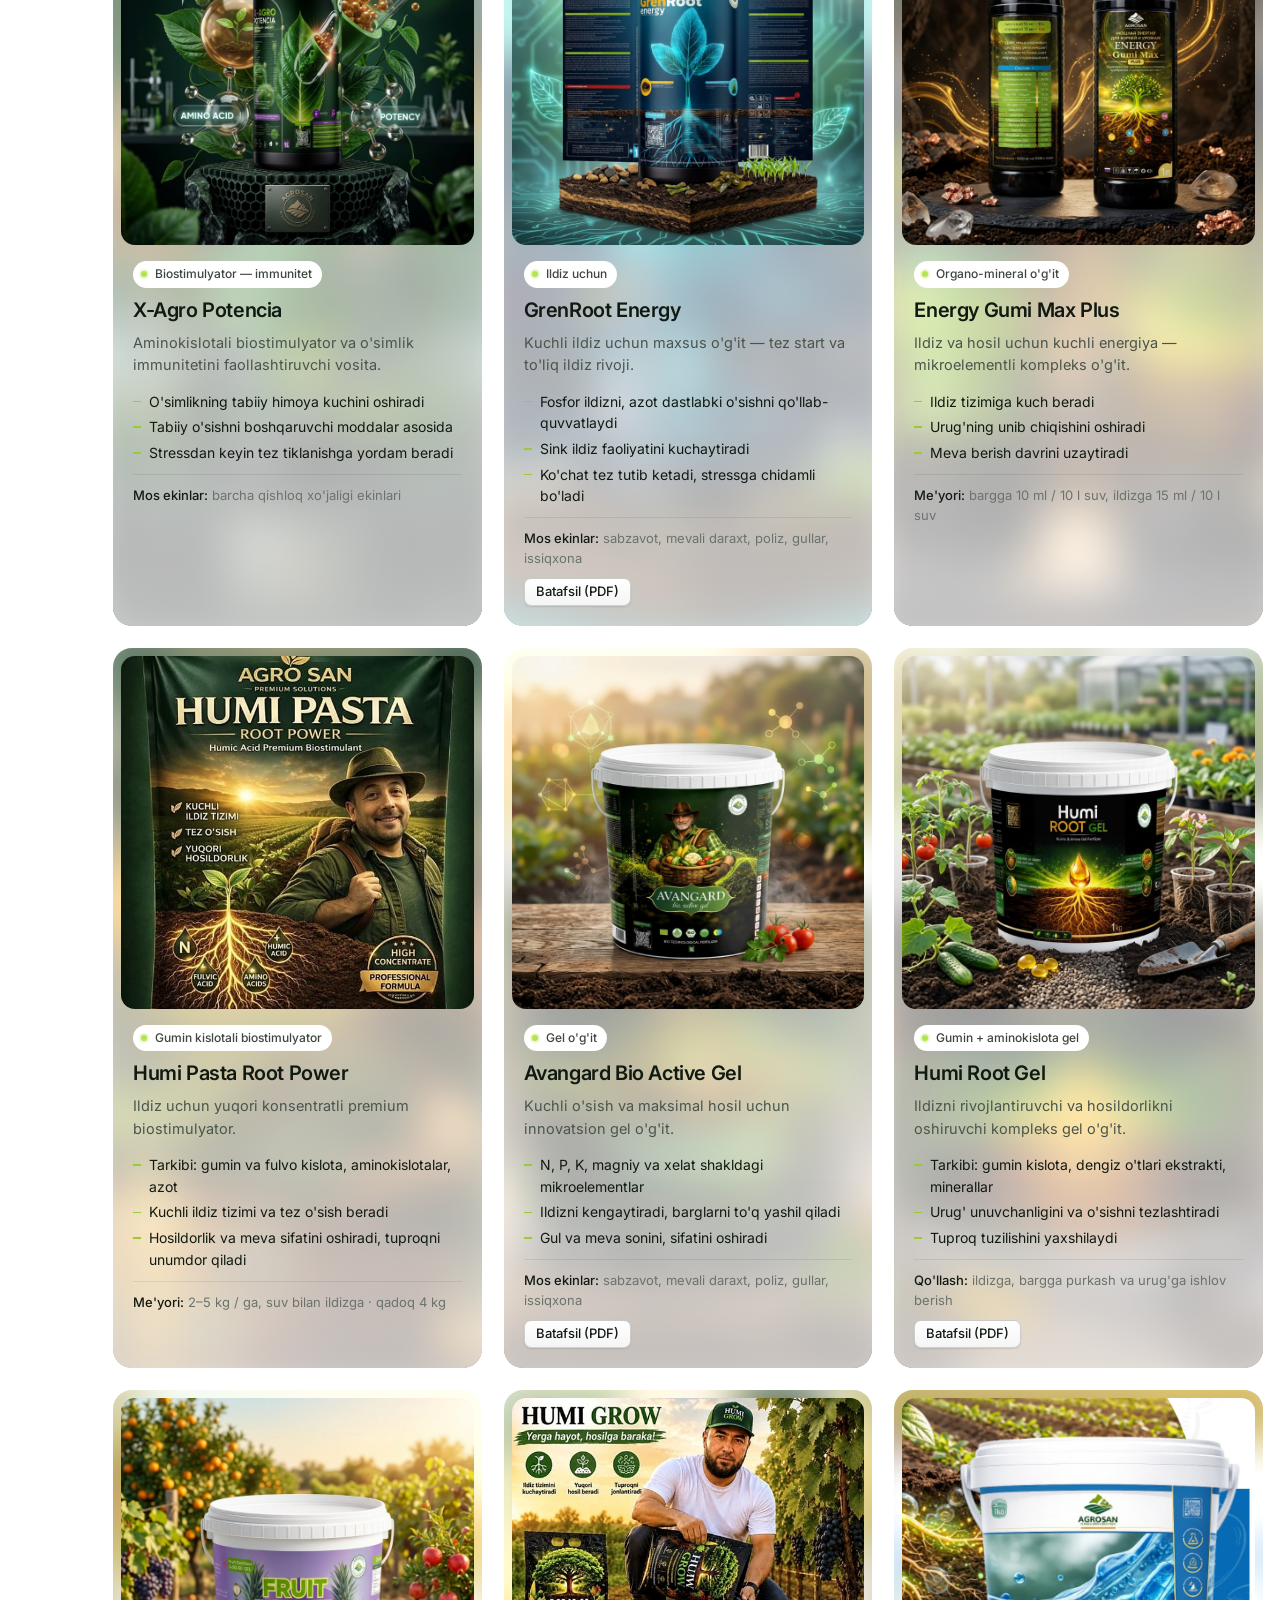
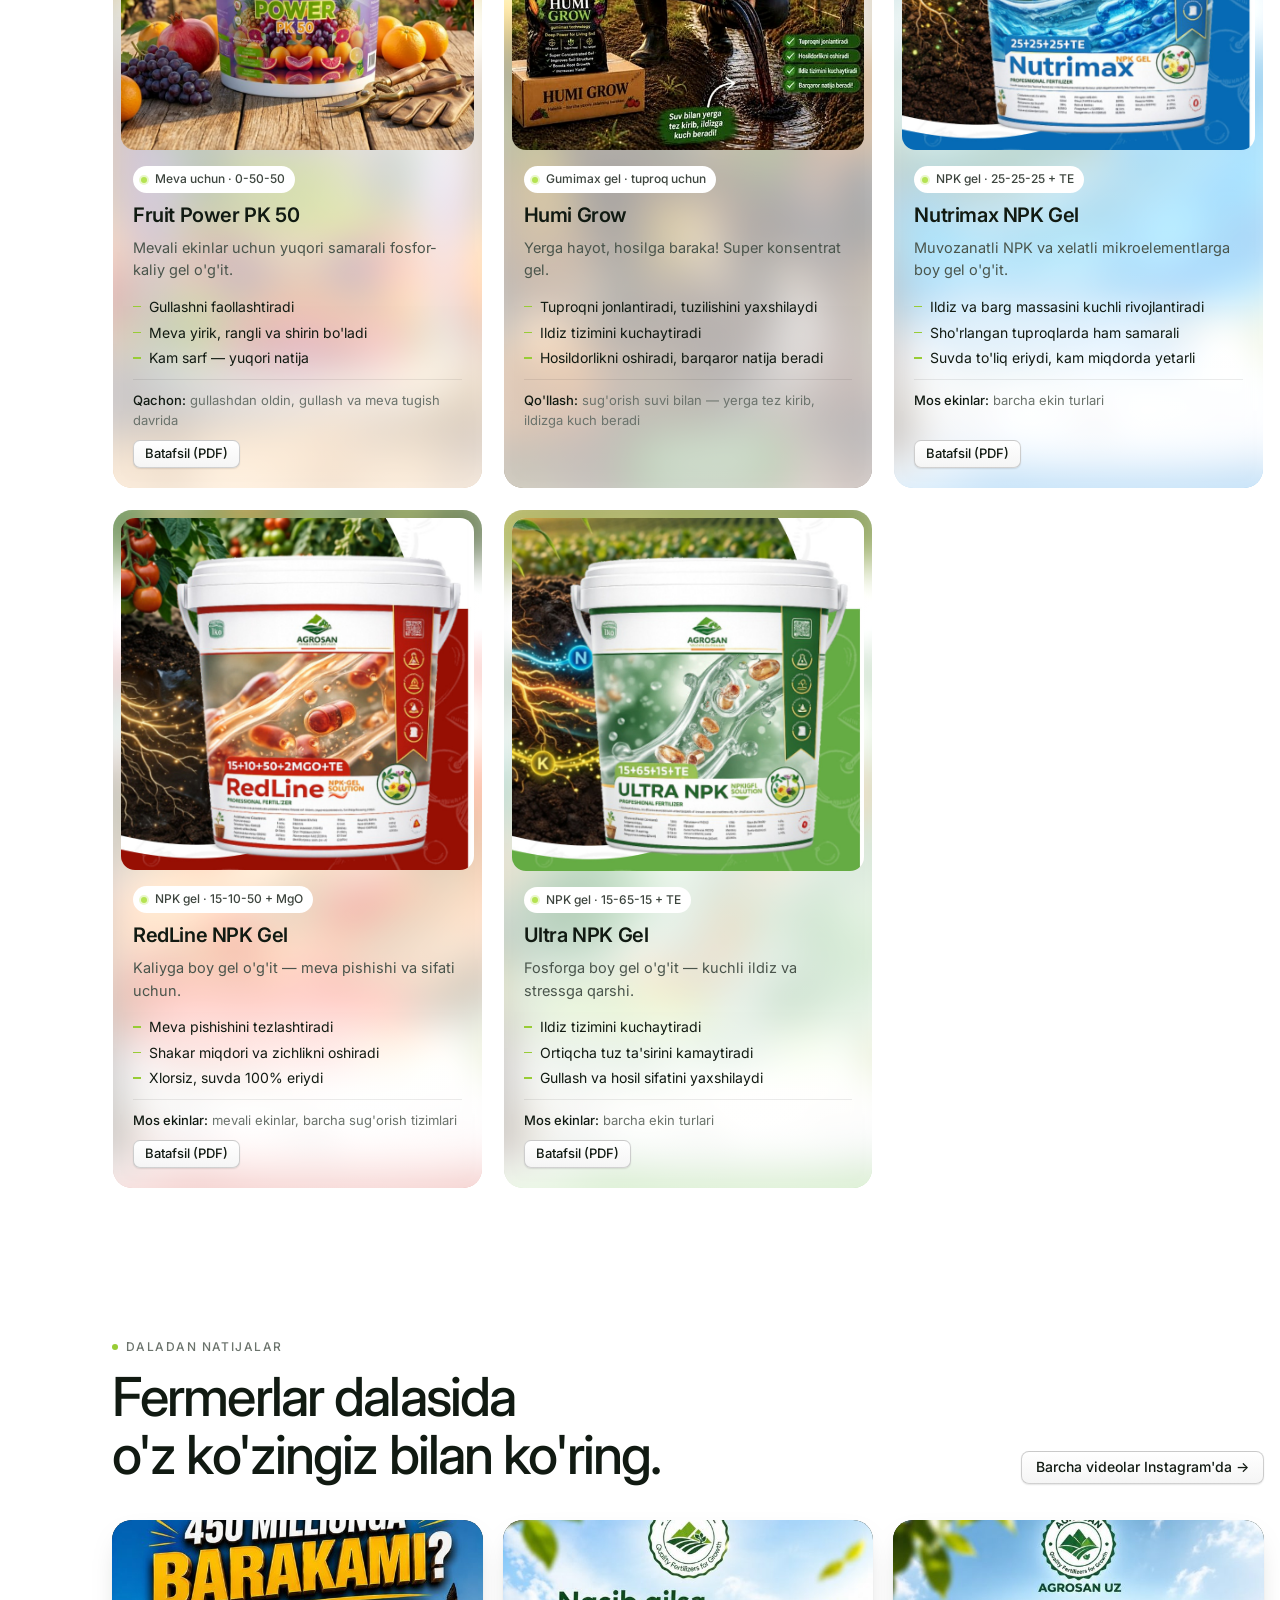
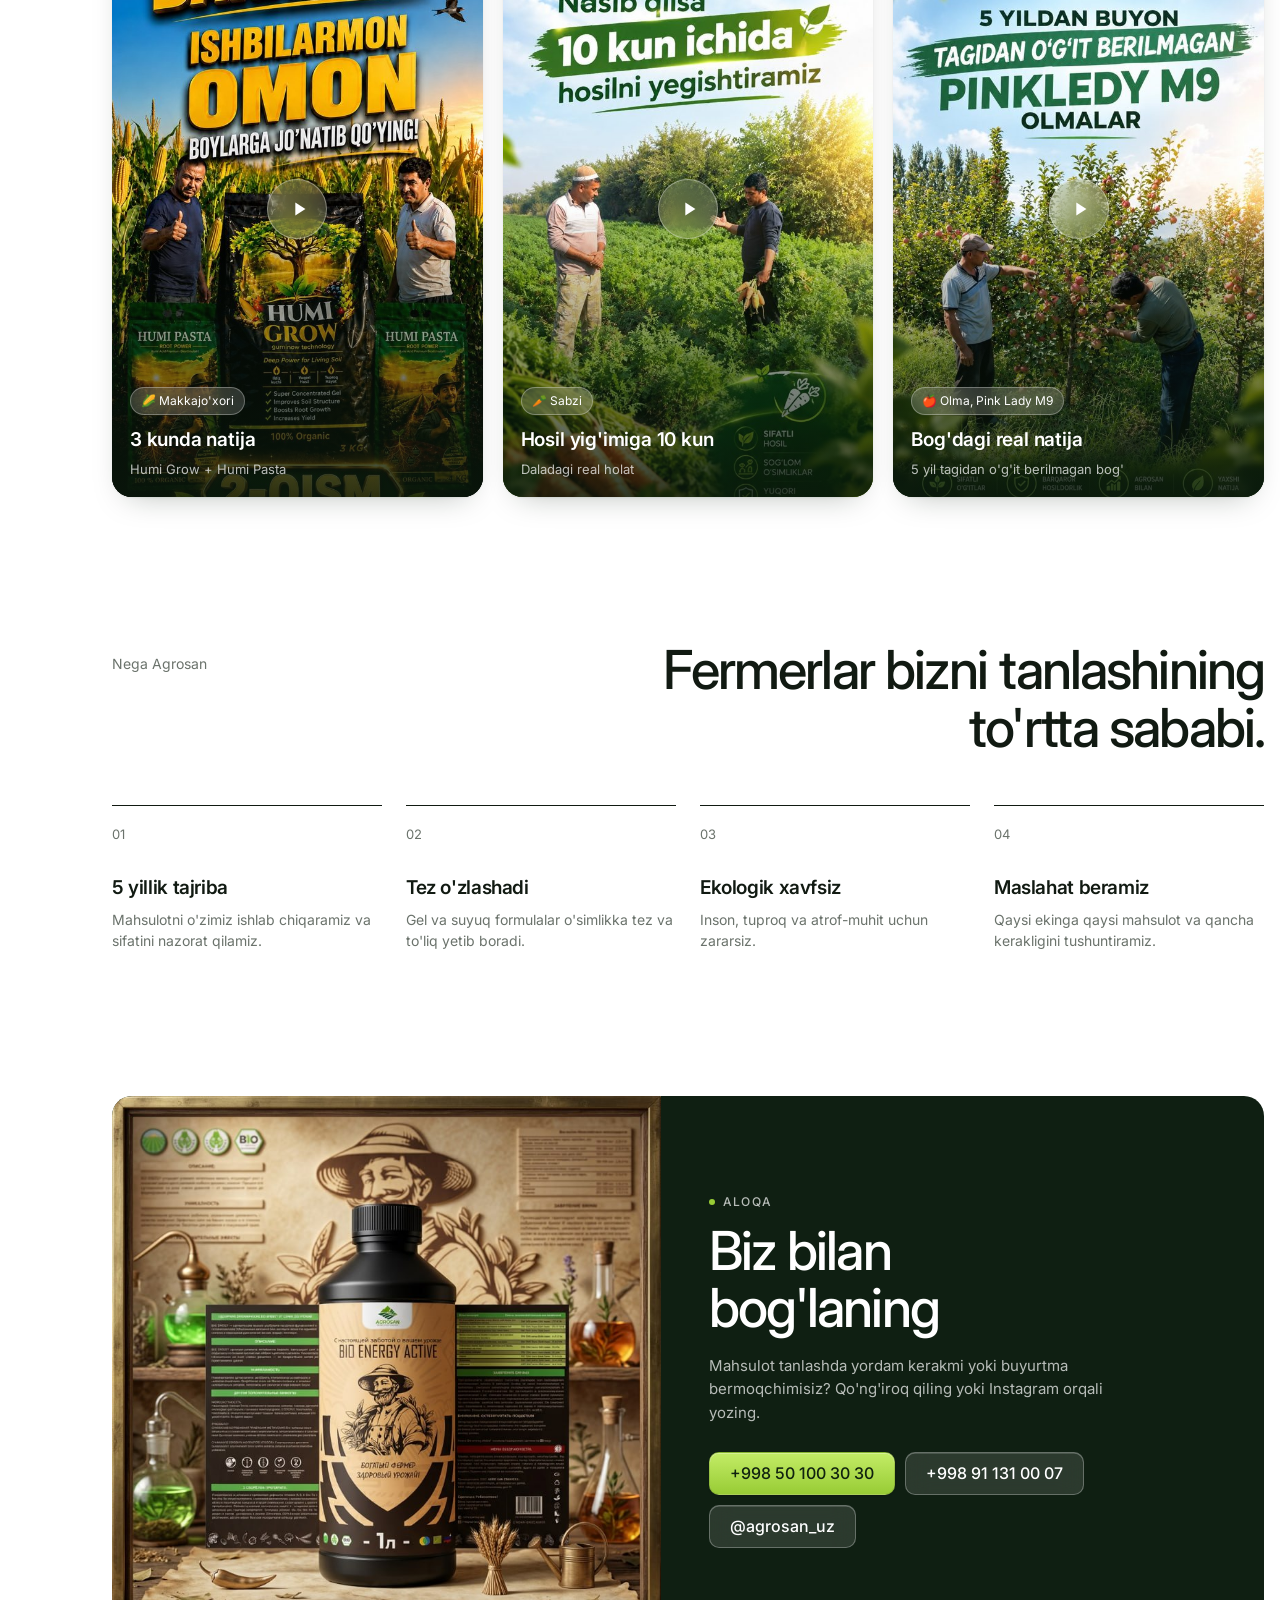
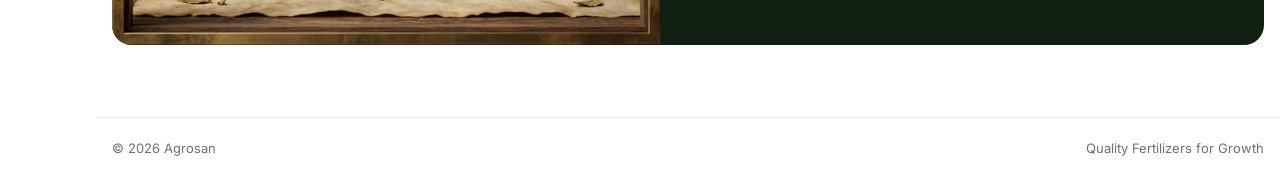
==== commit b6caf2bf: "Eski GitHub Pages manzilidan agrosan.uz'ga yo'naltirish, canonical Co-Authored-By: Claude Opus 5.5 <" ====
--- a/index.html
+++ b/index.html
@@ -5,10 +5,12 @@
 <meta name="viewport" content="width=device-width, initial-scale=1">
 <title>Agrosan — bio ozuqalar</title>
 <meta name="description" content="Agrosan — agro stimulyatorlar va bio ozuqalar ishlab chiqaruvchi. 5 yillik tajriba.">
+<script src="js/yonaltirish.js?v=1"></script>
+<link rel="canonical" href="https://agrosan.uz/">
 <link rel="icon" href="rasmlar/logo.jpg">
 <link rel="preconnect" href="https://fonts.googleapis.com">
 <link href="https://fonts.googleapis.com/css2?family=Inter:wght@400;500;600;700&display=swap" rel="stylesheet">
-<link rel="stylesheet" href="css/style.css?v=2">
+<link rel="stylesheet" href="css/style.css?v=3">
 </head>
 <body>
 
@@ -463,7 +465,7 @@
   </div>
 </footer>
 
-<script src="js/script.js?v=2"></script>
-<script src="js/maqolalar.js?v=2"></script>
+<script src="js/script.js?v=3"></script>
+<script src="js/maqolalar.js?v=3"></script>
 </body>
 </html>
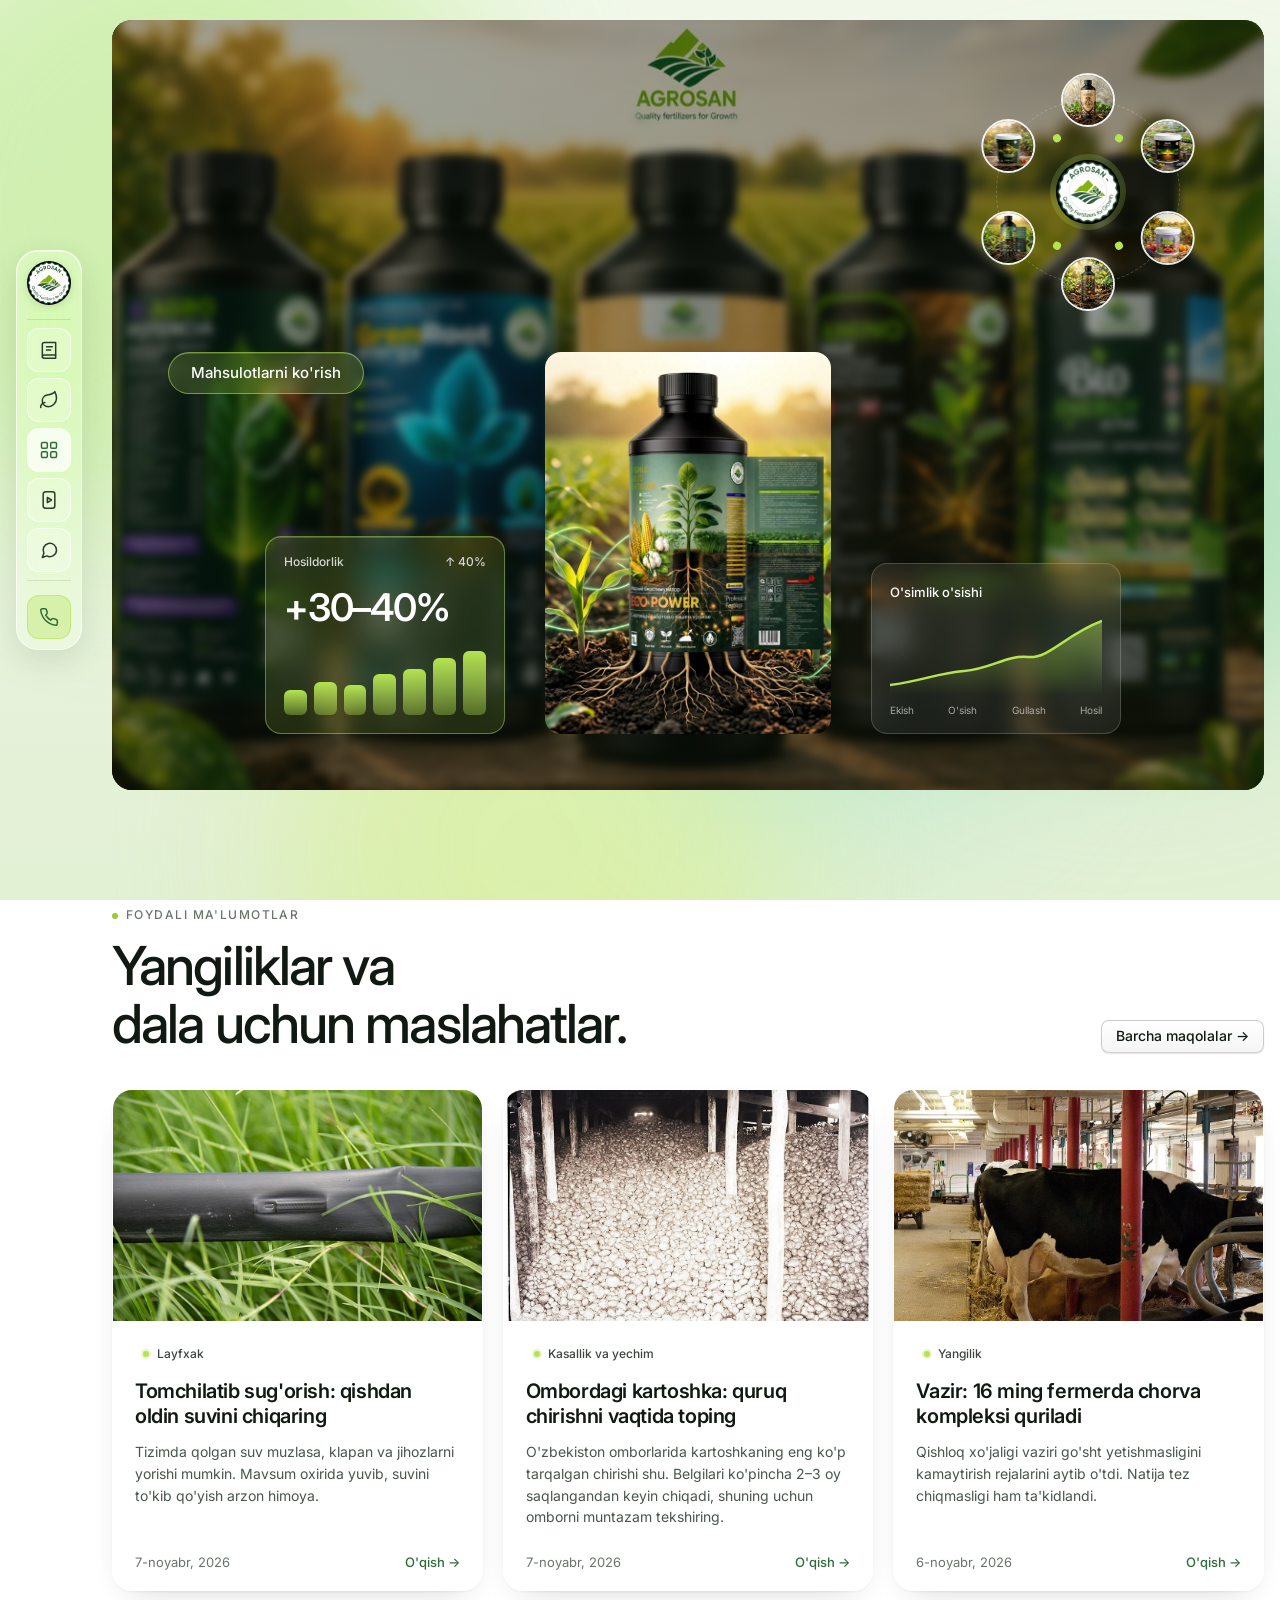
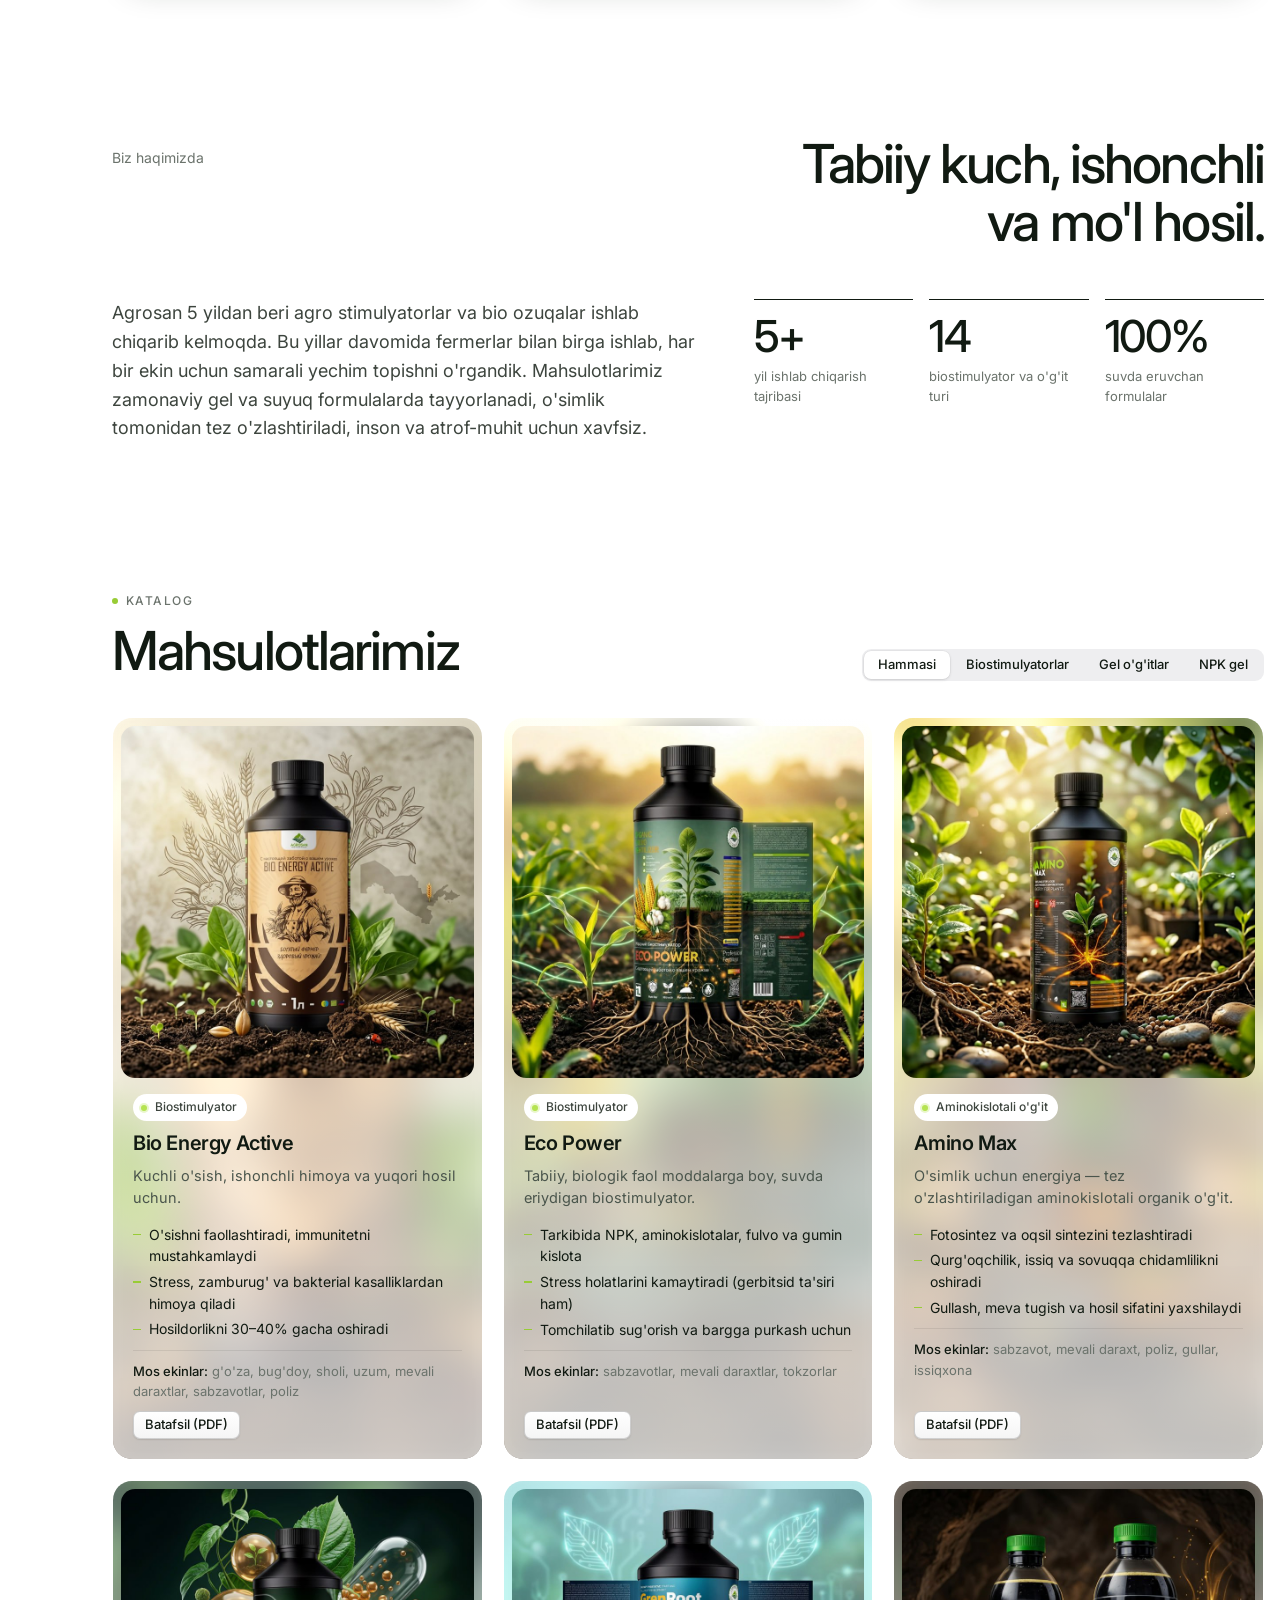
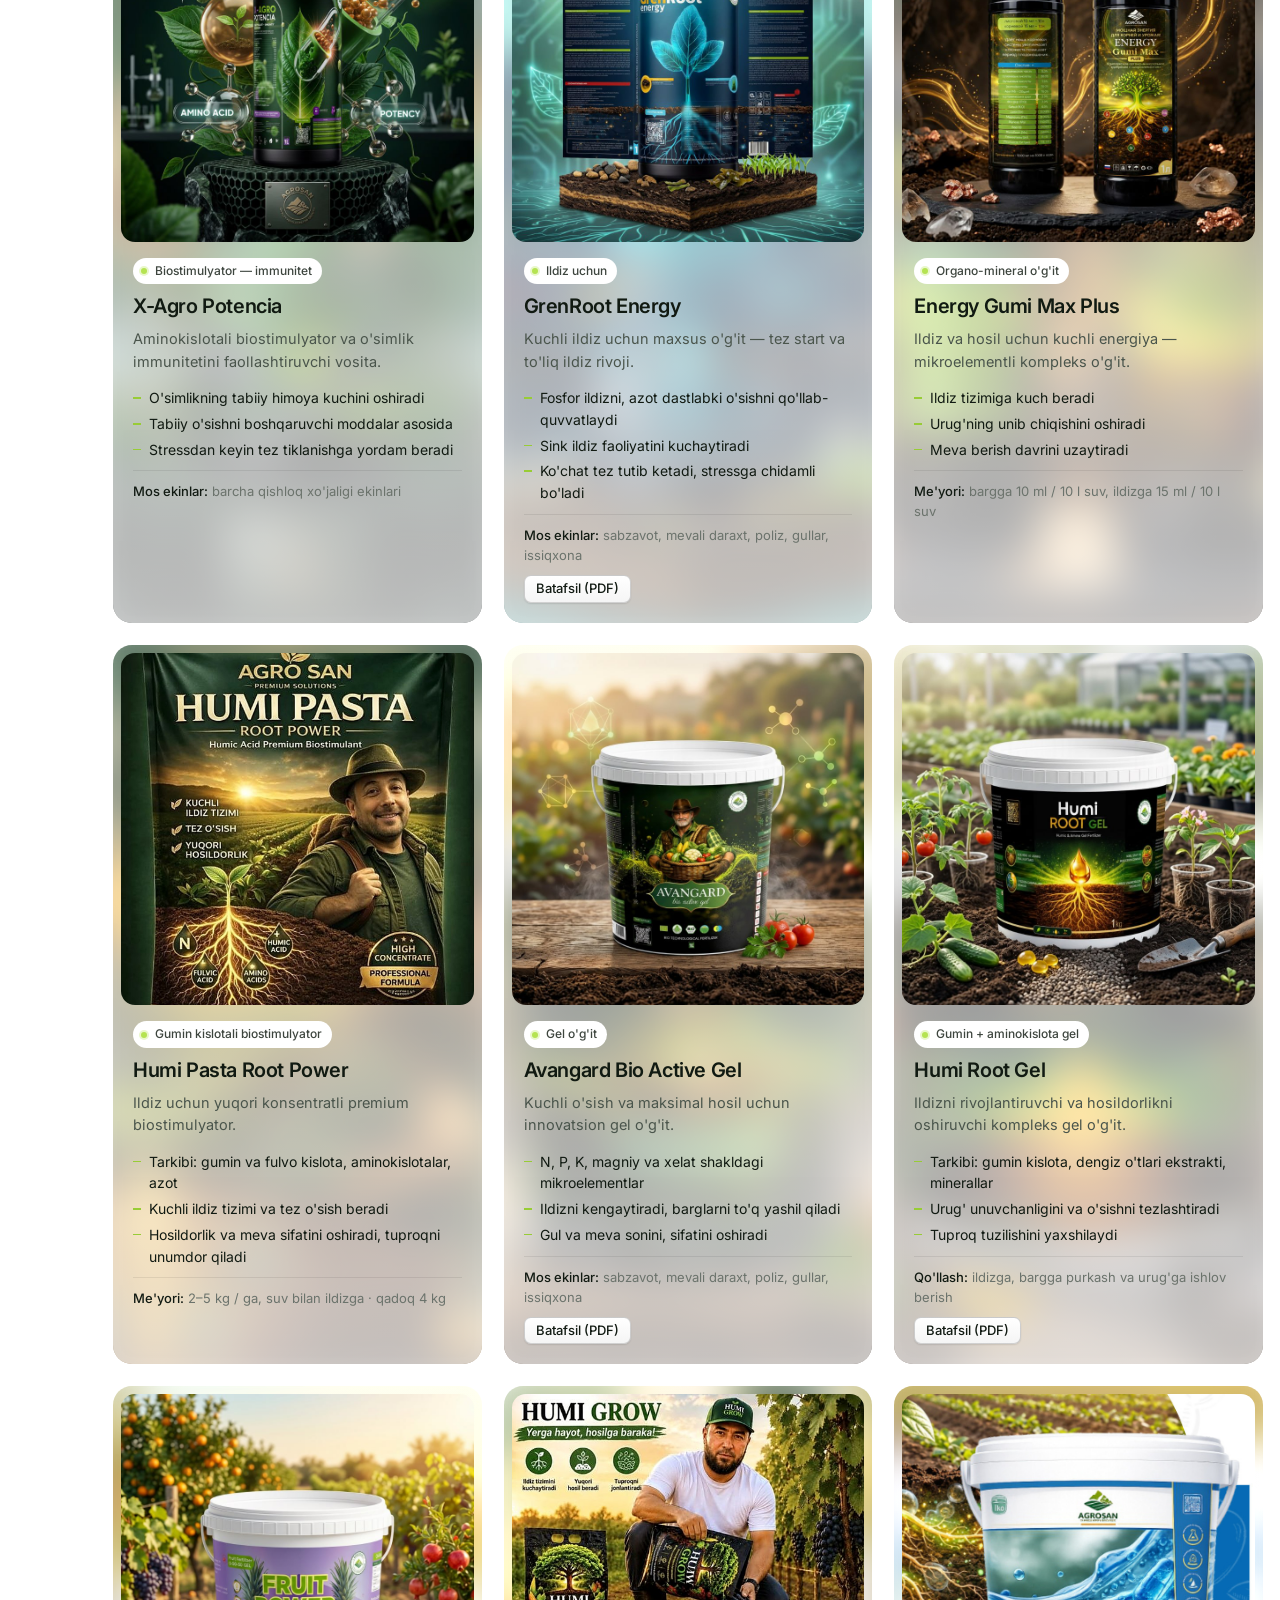
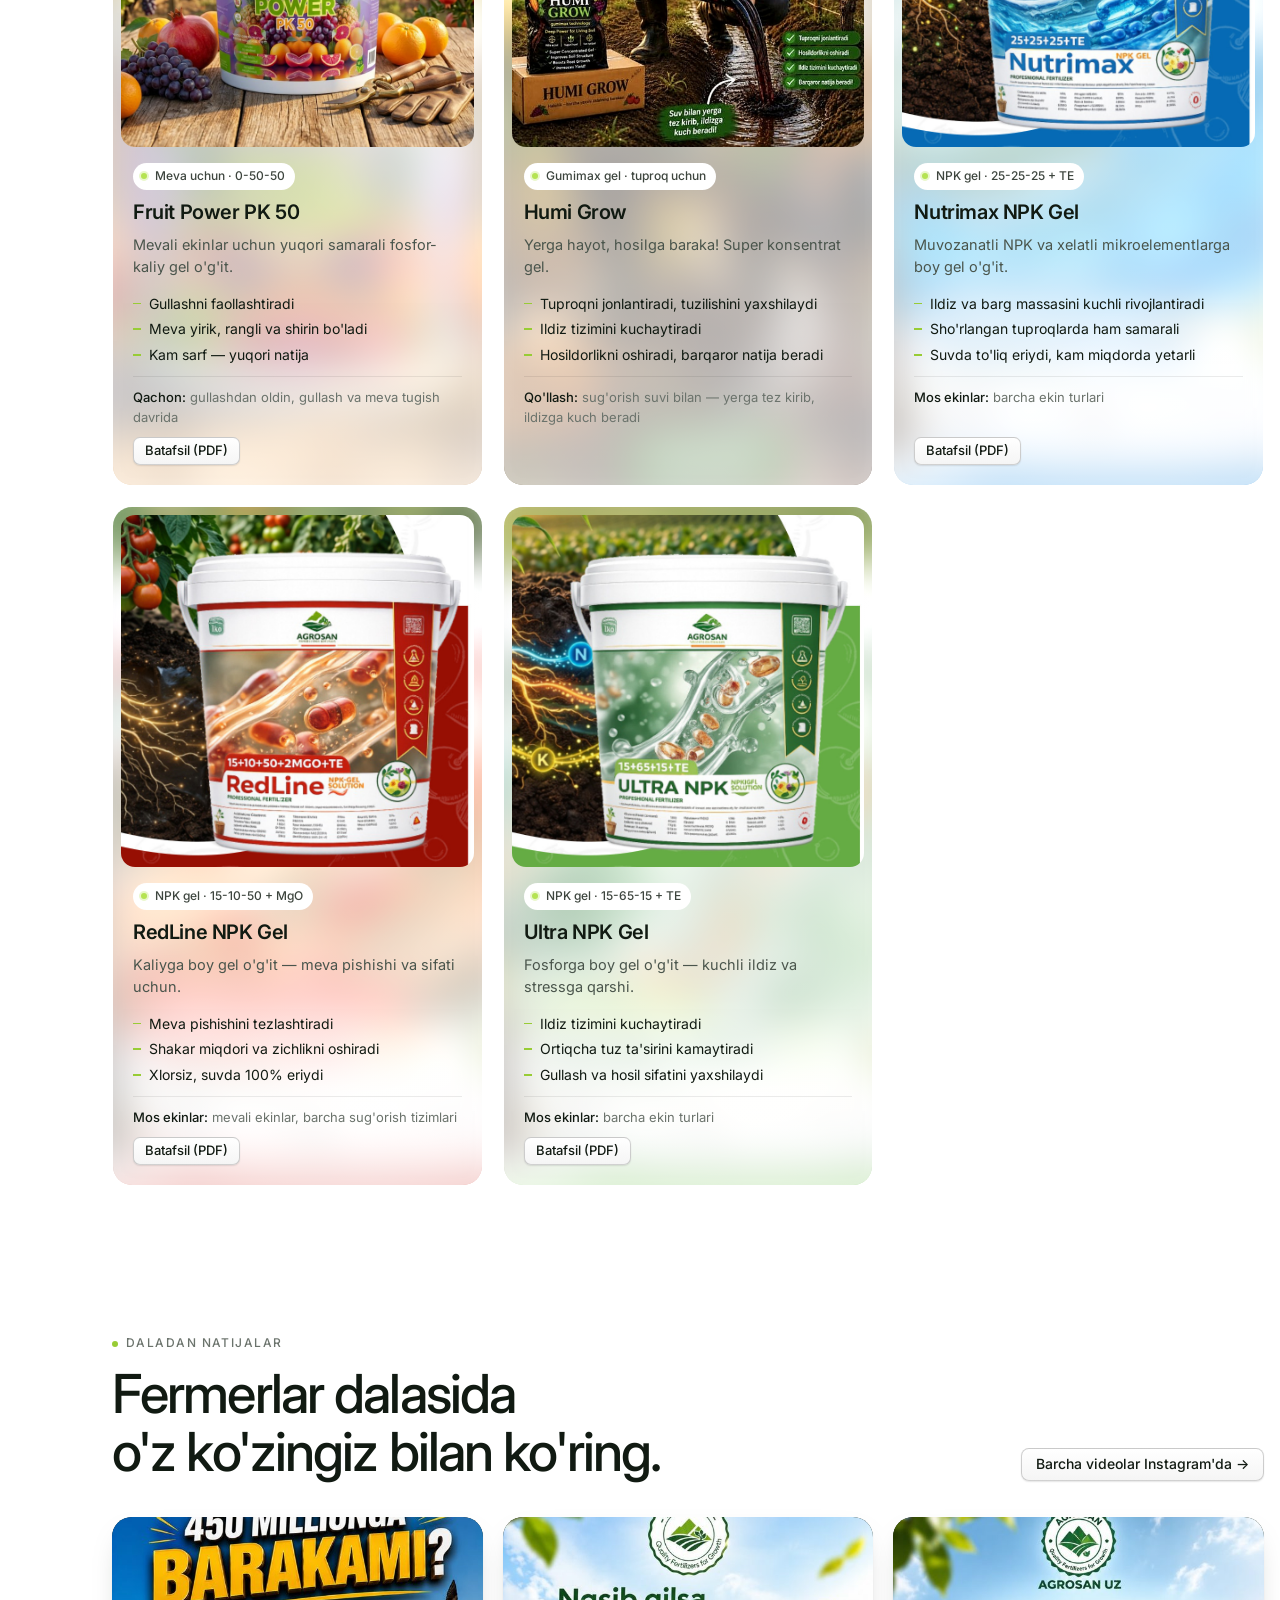
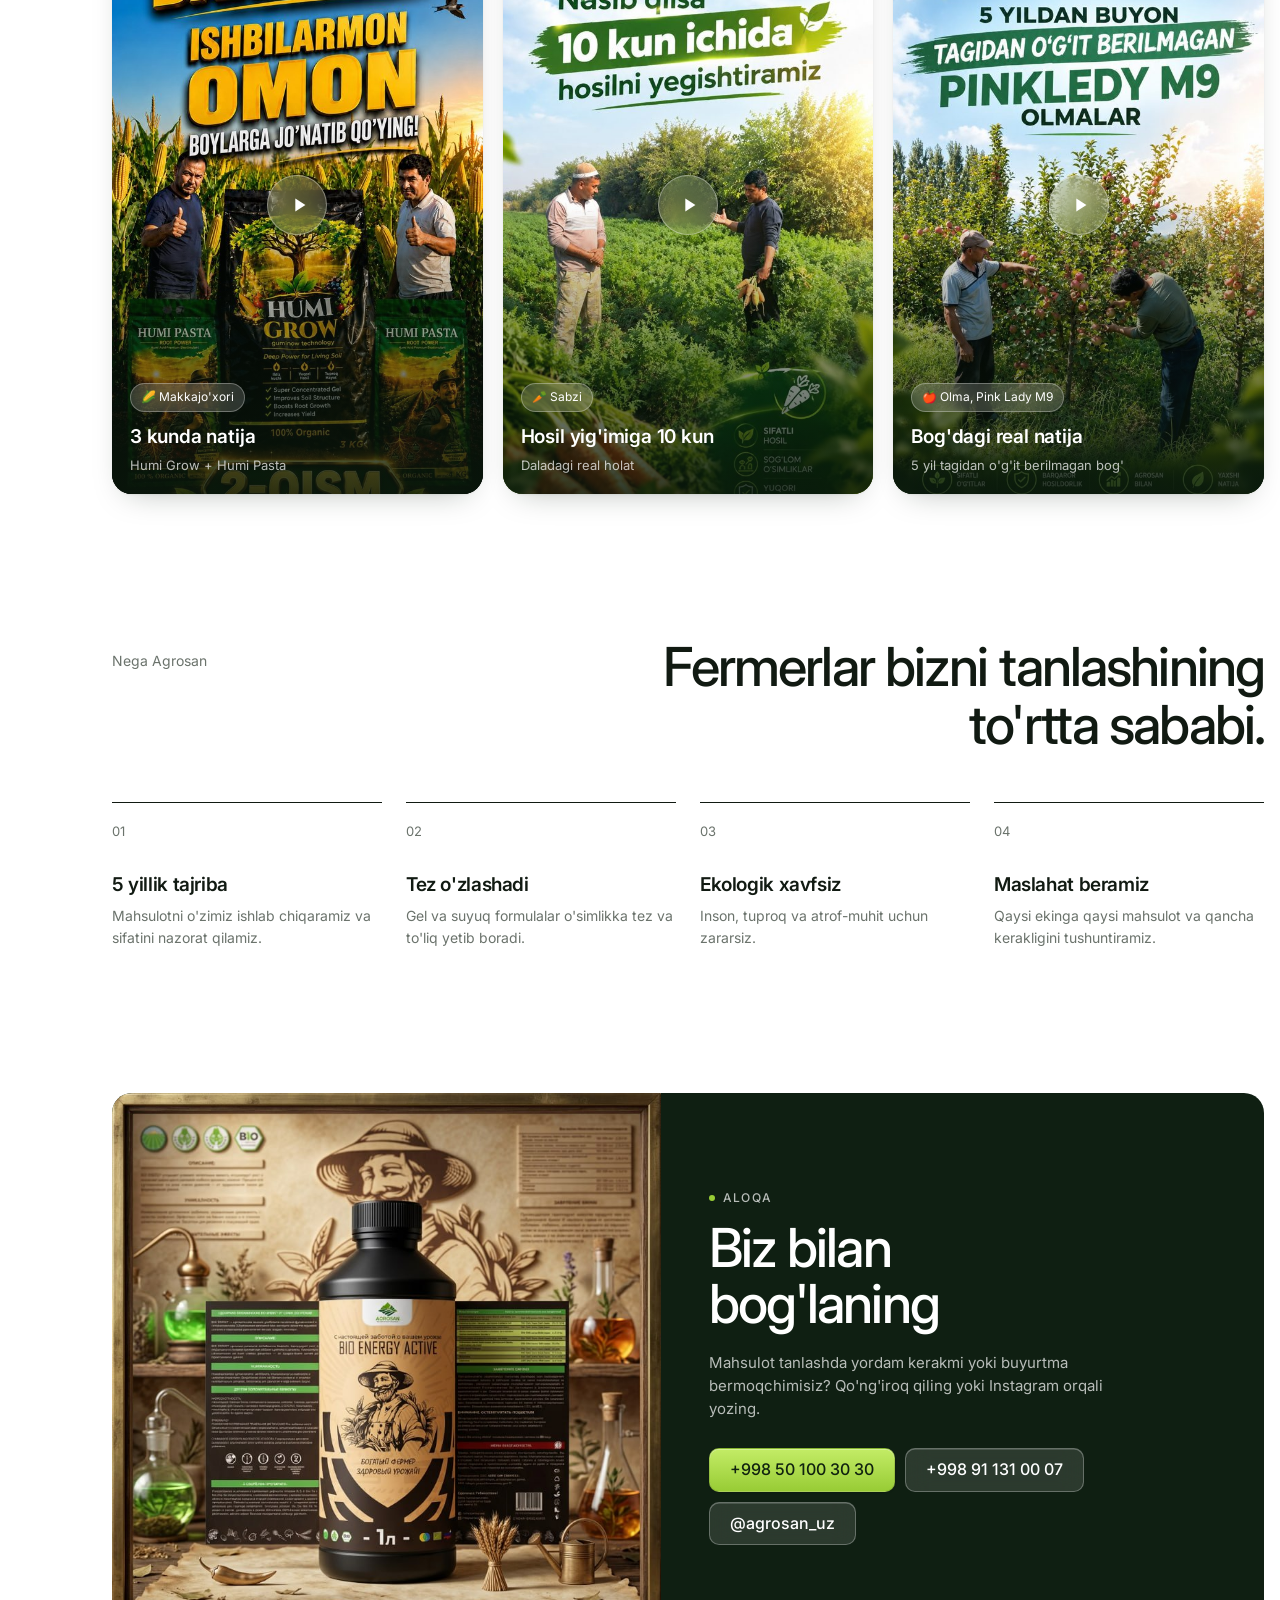
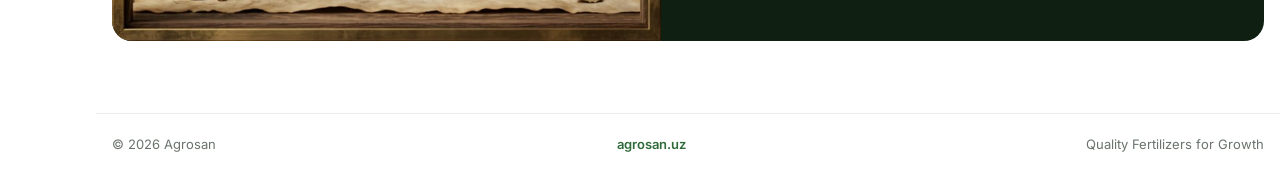
==== commit 888bd88b: "8 ta yangi maqola, avtomatik chiqarish skripti, footer'da agrosan.uz Co-Authored-By: Claude Opus 5.5" ====
--- a/index.html
+++ b/index.html
@@ -10,7 +10,7 @@
 <link rel="icon" href="rasmlar/logo.jpg">
 <link rel="preconnect" href="https://fonts.googleapis.com">
 <link href="https://fonts.googleapis.com/css2?family=Inter:wght@400;500;600;700&display=swap" rel="stylesheet">
-<link rel="stylesheet" href="css/style.css?v=3">
+<link rel="stylesheet" href="css/style.css?v=4">
 </head>
 <body>
 
@@ -461,11 +461,12 @@
 <footer>
   <div class="wrap foot">
     <span>© <span id="yil"></span> Agrosan</span>
+    <a class="foot-site" href="https://agrosan.uz">agrosan.uz</a>
     <span>Quality Fertilizers for Growth</span>
   </div>
 </footer>
 
-<script src="js/script.js?v=3"></script>
-<script src="js/maqolalar.js?v=3"></script>
+<script src="js/script.js?v=4"></script>
+<script src="js/maqolalar.js?v=4"></script>
 </body>
 </html>
--- a/css/style.css
+++ b/css/style.css
@@ -477,6 +477,8 @@
 /* ---------- Pastki qism ---------- */
 footer { padding: 0 0 32px; }
 .foot { display: flex; justify-content: space-between; gap: 16px; padding-top: 20px; border-top: 0.5px solid var(--line); font-size: 13px; color: var(--muted); }
+.foot-site { color: var(--green); font-weight: 600; }
+.foot-site:hover { text-decoration: underline; }
 
 /* ---------- Moslashuvchanlik ---------- */
 @media (max-width: 960px) {
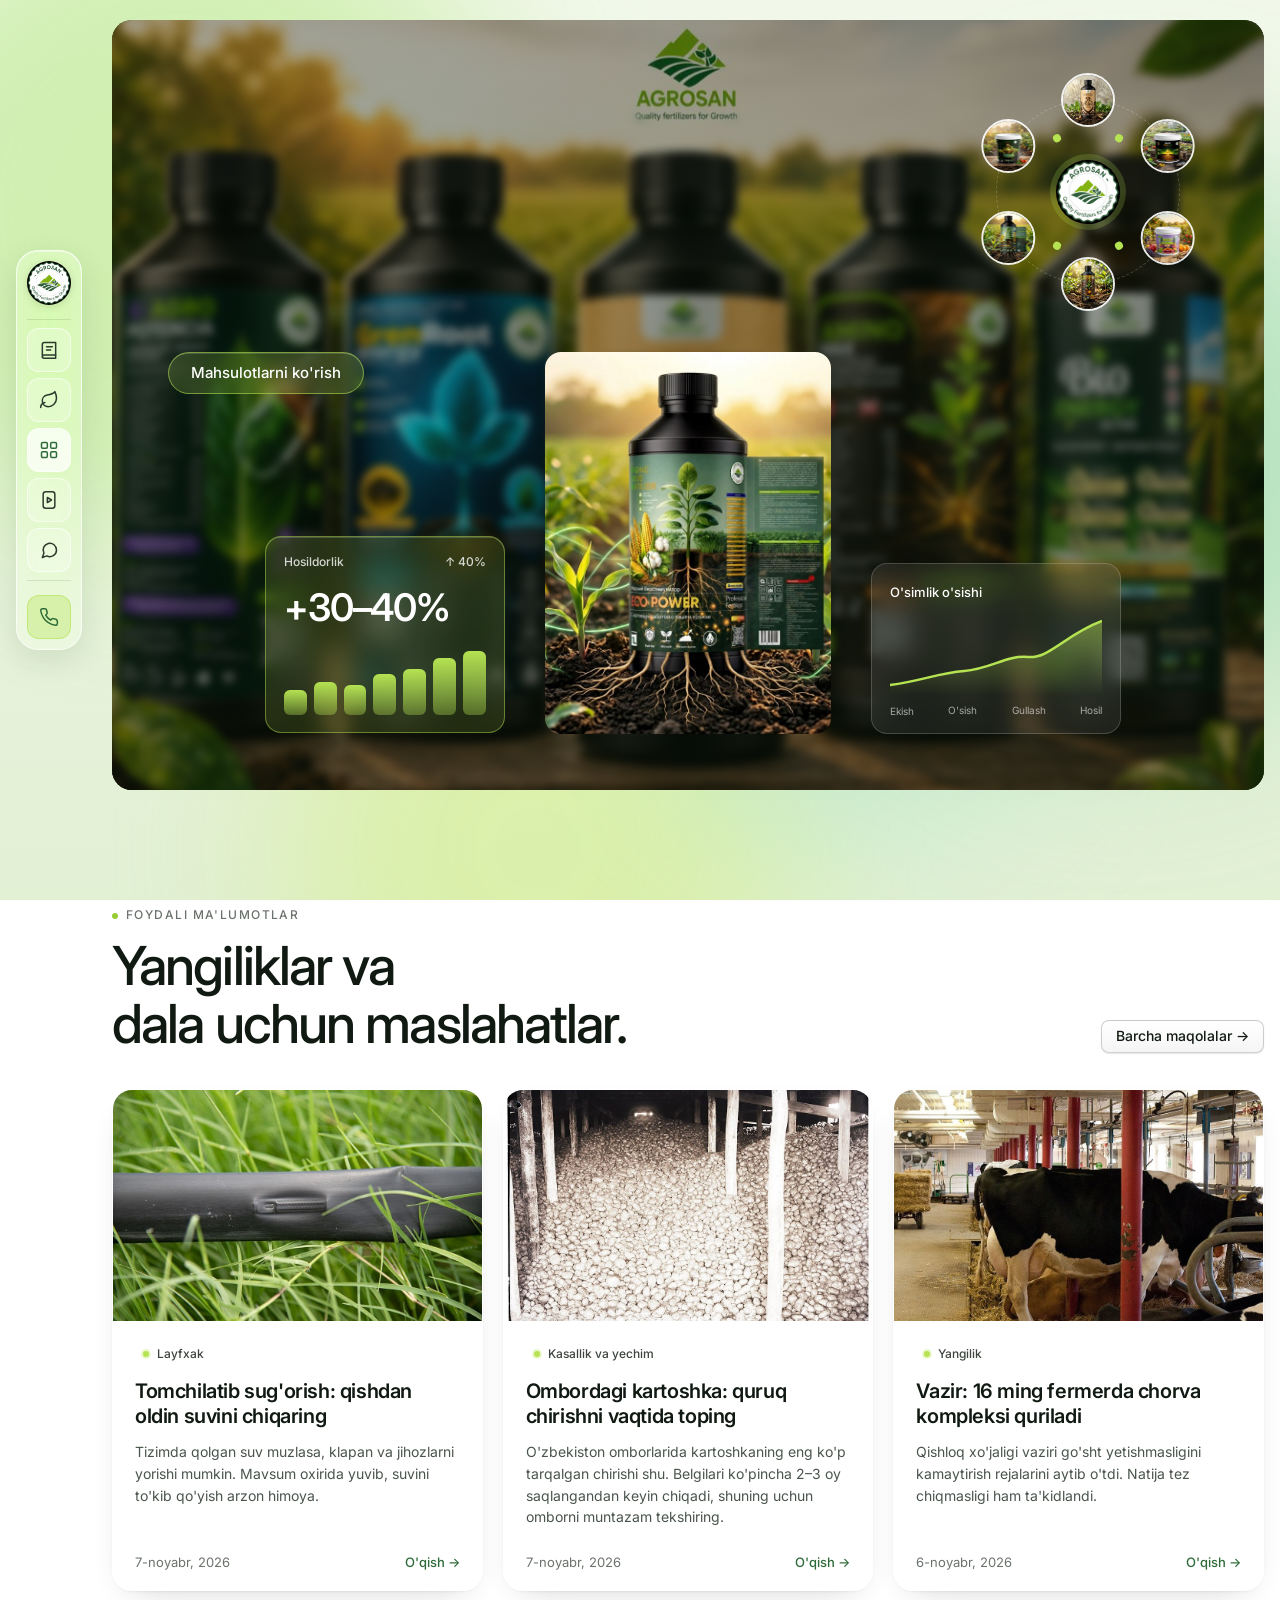
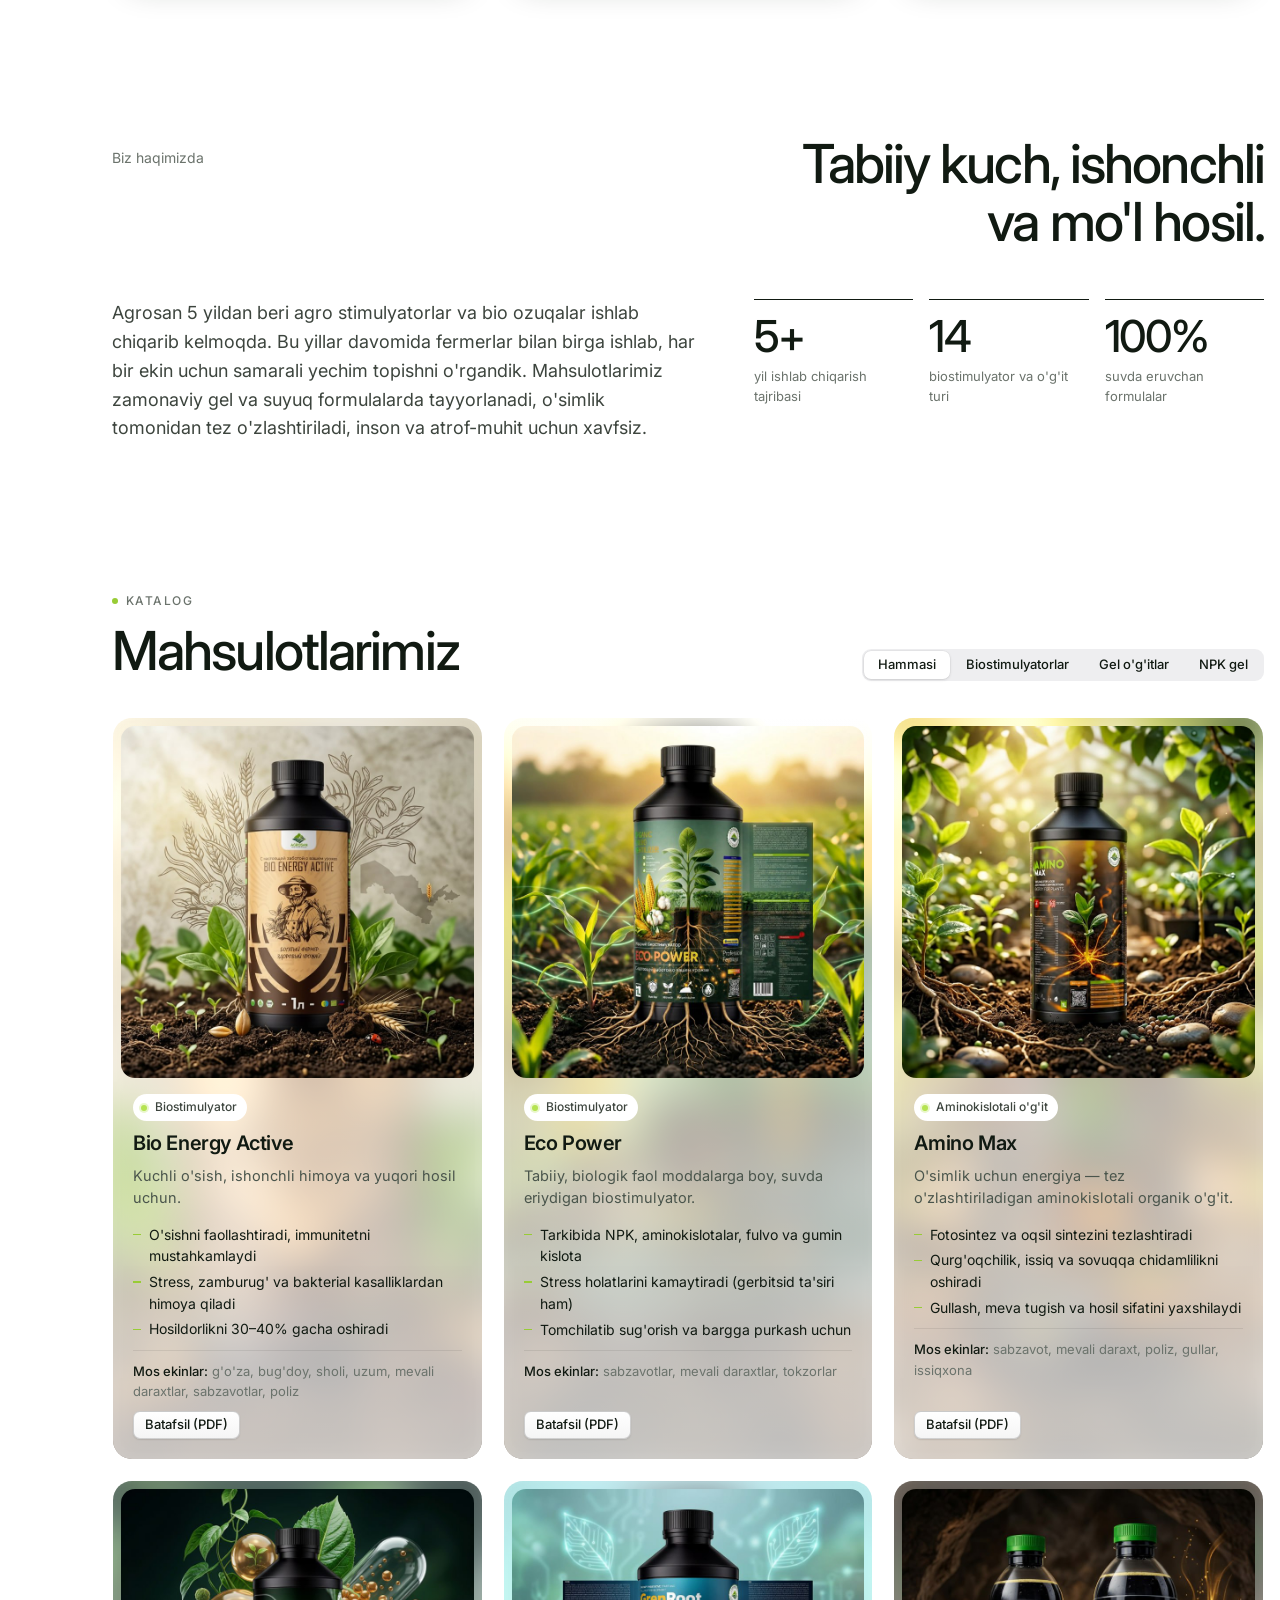
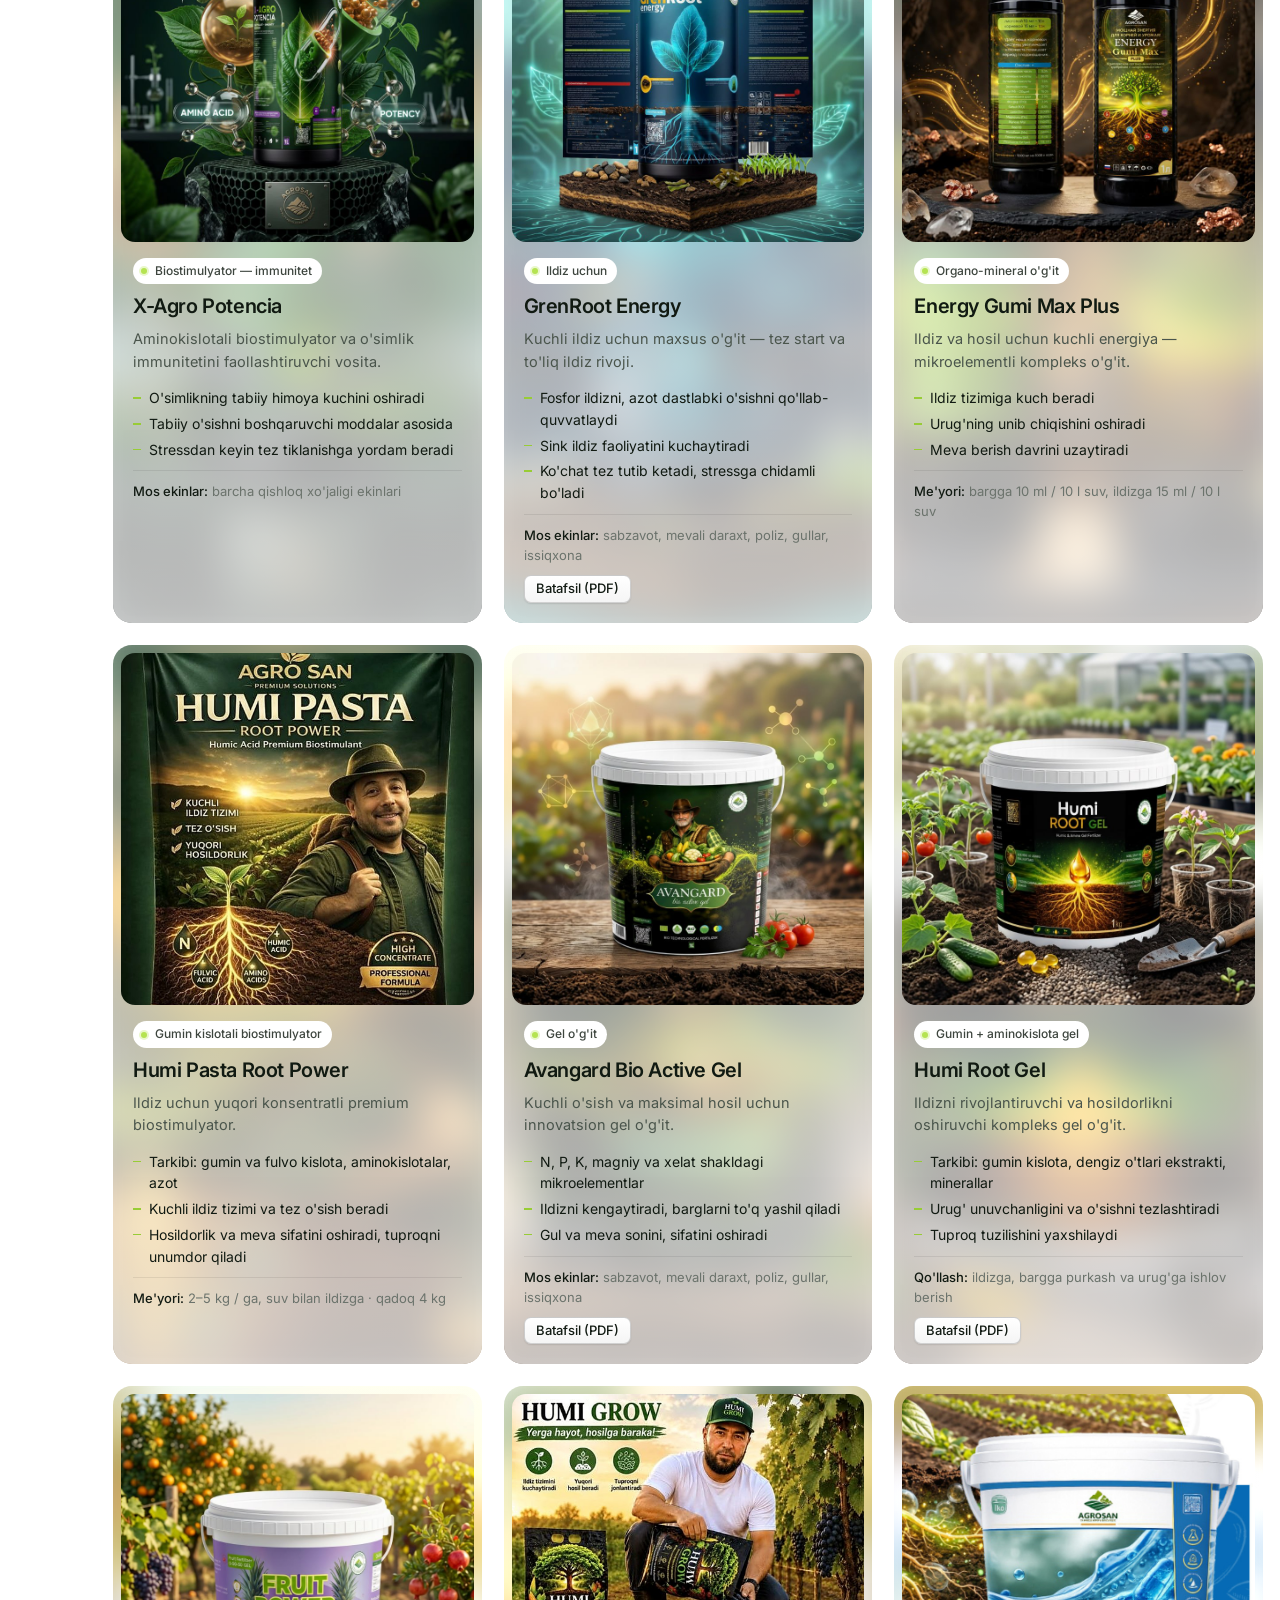
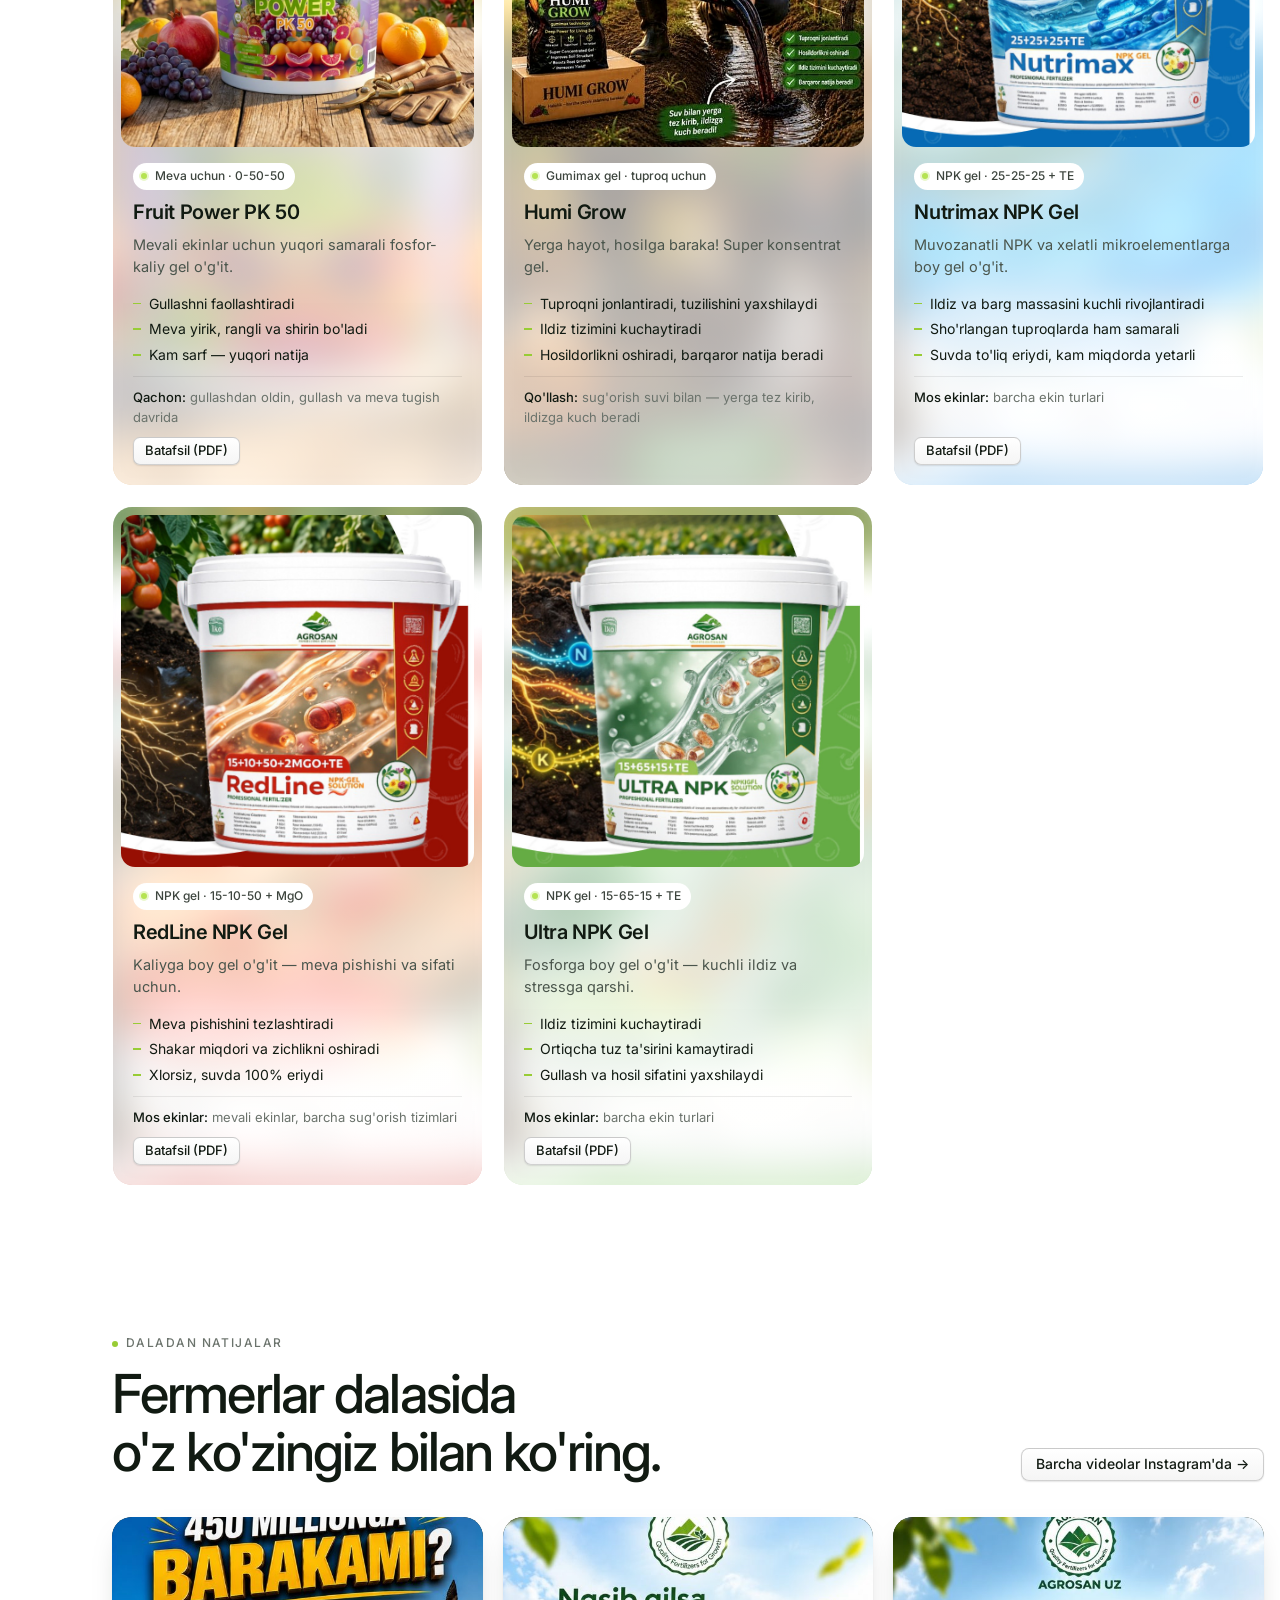
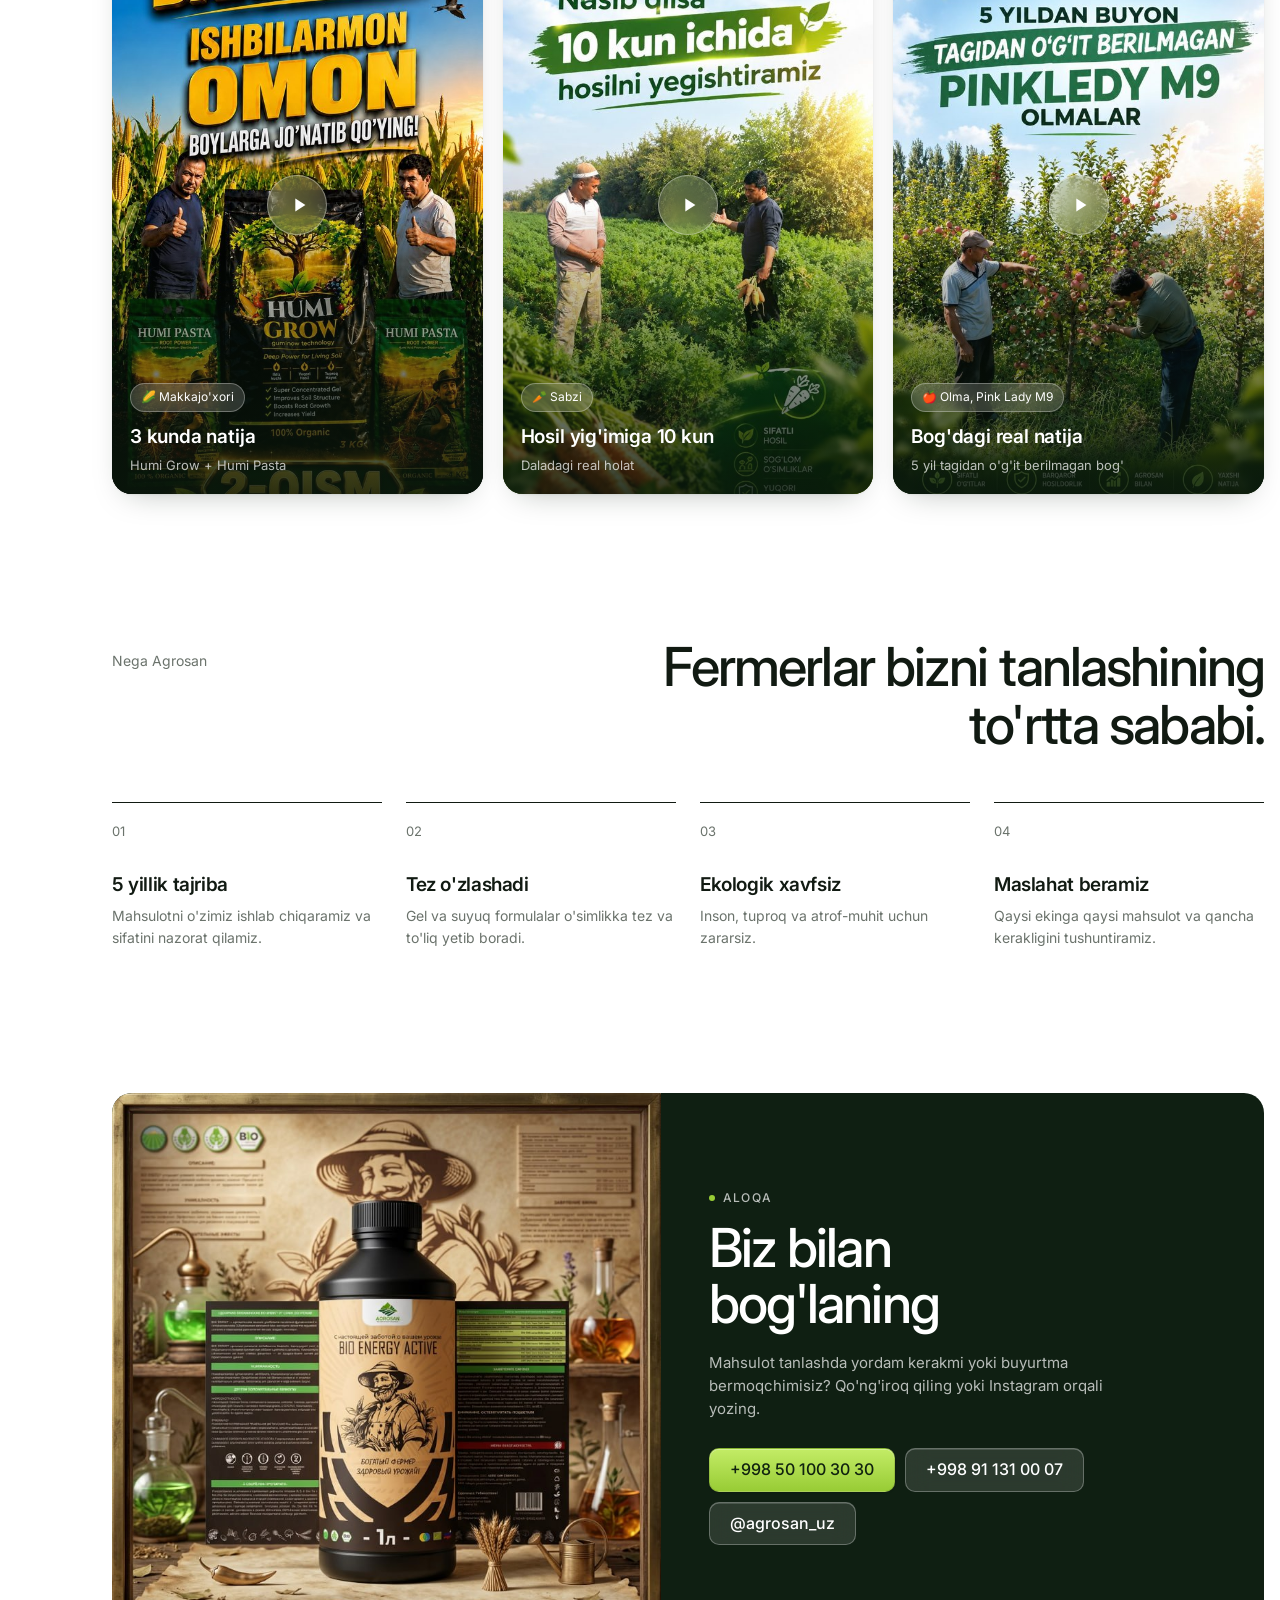
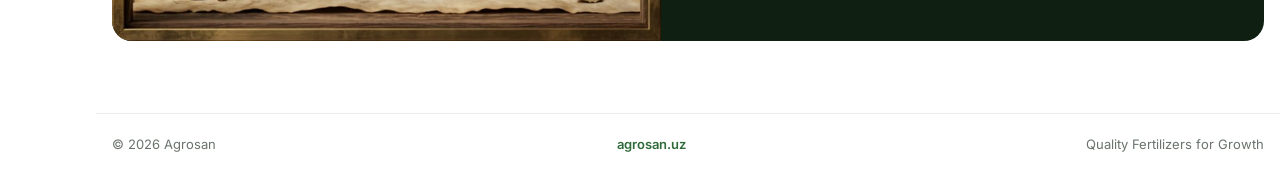
==== commit 03027971: "Google Analytics (G-P5R45XDJ3D) ulandi, faqat agrosan.uz da ishlaydi Co-Authored-By: Claude Opus 5.5" ====
--- a/index.html
+++ b/index.html
@@ -6,6 +6,7 @@
 <title>Agrosan — bio ozuqalar</title>
 <meta name="description" content="Agrosan — agro stimulyatorlar va bio ozuqalar ishlab chiqaruvchi. 5 yillik tajriba.">
 <script src="js/yonaltirish.js?v=1"></script>
+<script src="js/analytics.js?v=1" defer></script>
 <link rel="canonical" href="https://agrosan.uz/">
 <link rel="icon" href="rasmlar/logo.jpg">
 <link rel="preconnect" href="https://fonts.googleapis.com">
